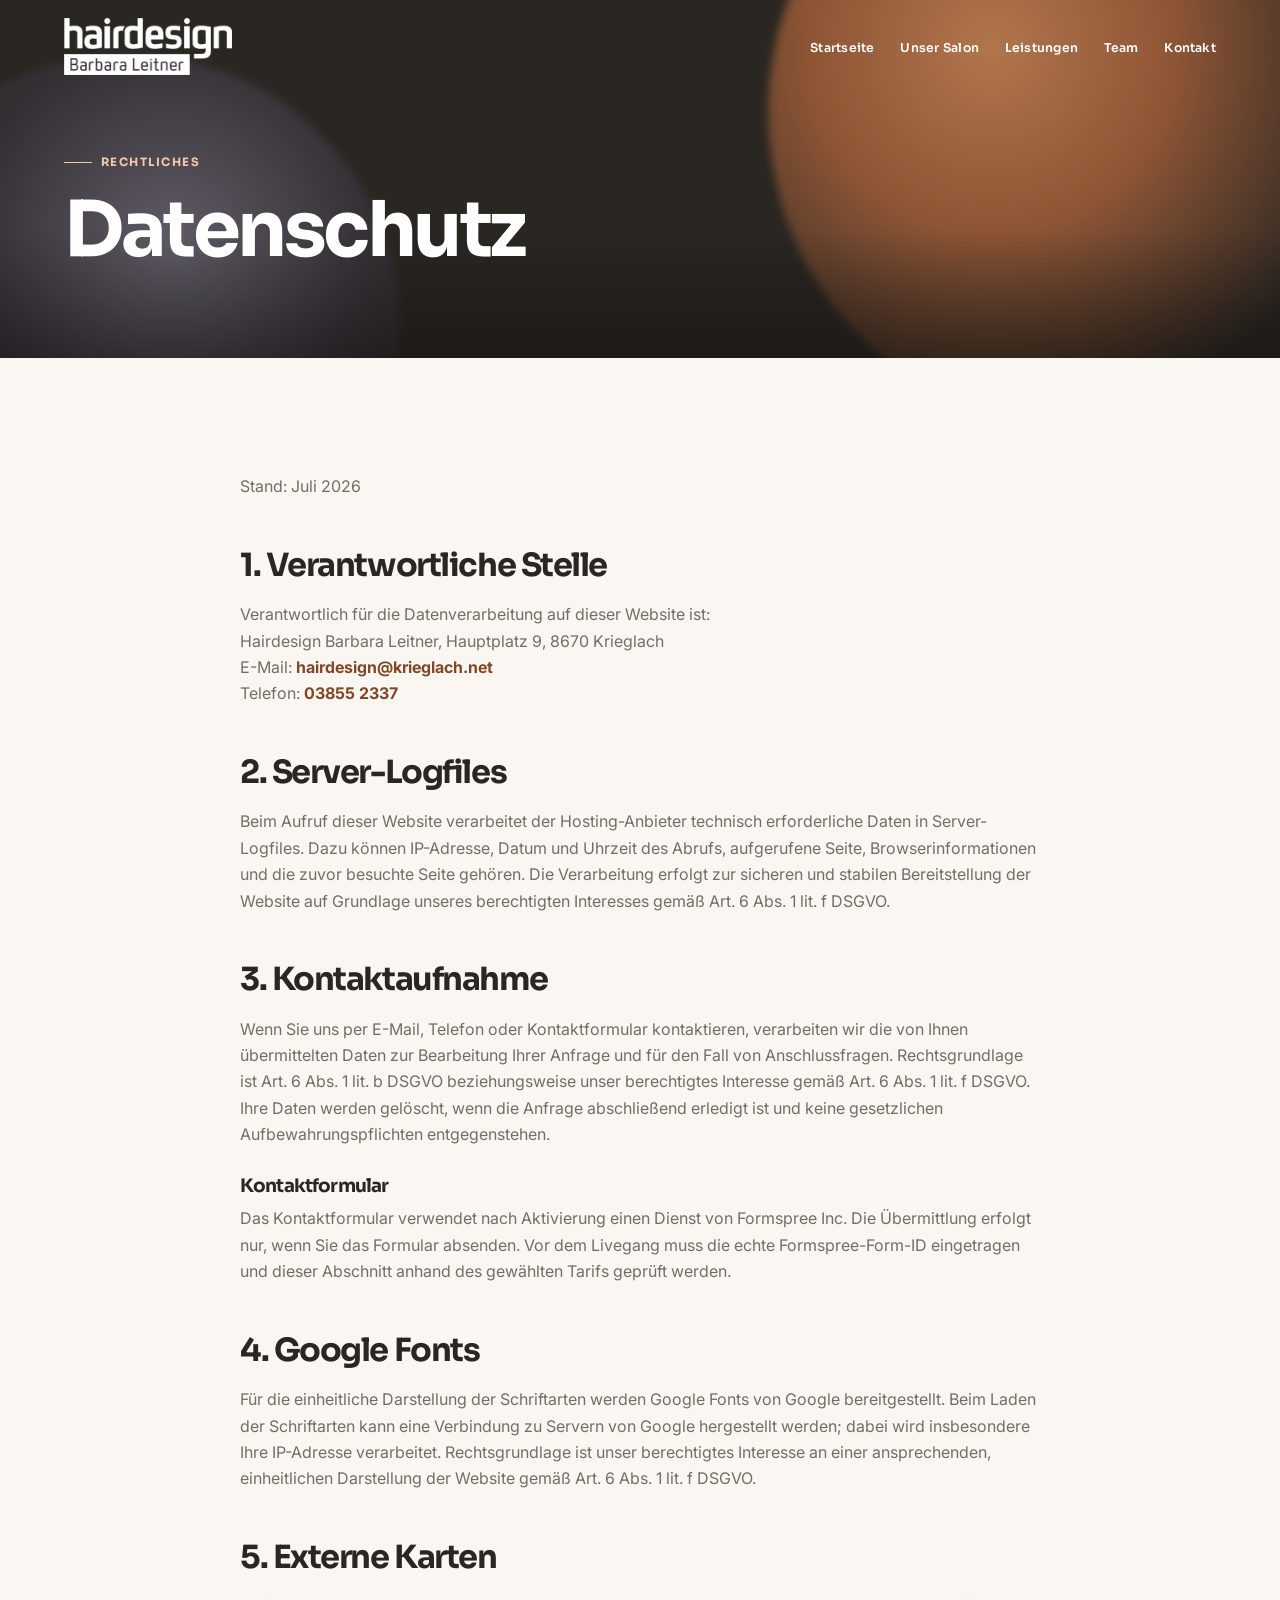
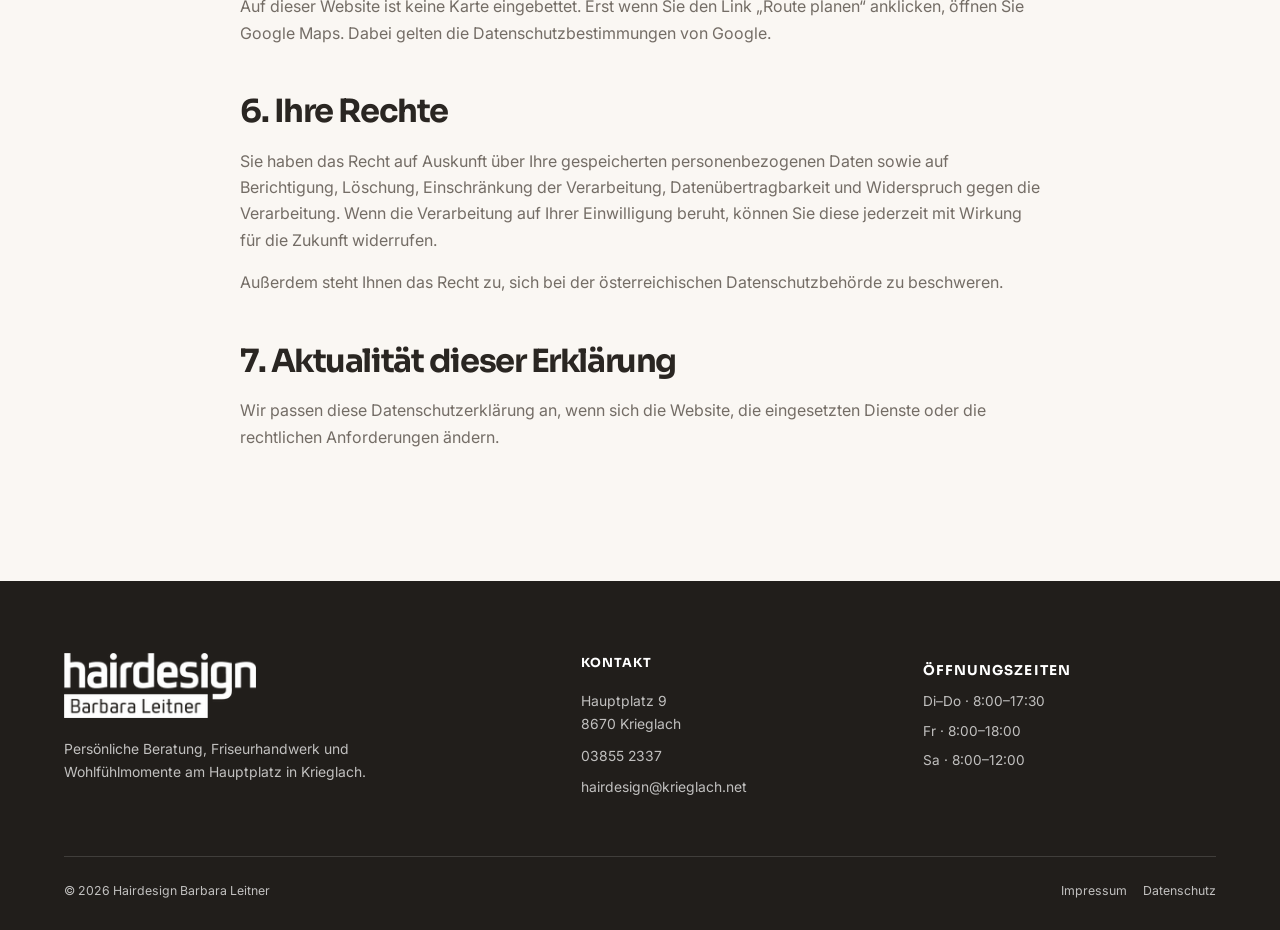
==== datenschutz.html @ 67fe9a9a "v4.0 ChatGPT wechsel, neues Layout" ====
<!doctype html>
<html lang="de">
<head>
  <meta charset="utf-8"><meta name="viewport" content="width=device-width, initial-scale=1">
  <meta name="description" content="Datenschutzerklärung von Hairdesign Barbara Leitner.">
  <title>Datenschutz | Hairdesign Barbara Leitner</title>
  <link rel="preconnect" href="https://fonts.googleapis.com"><link rel="preconnect" href="https://fonts.gstatic.com" crossorigin>
  <link href="https://fonts.googleapis.com/css2?family=Inter:wght@400;500;600;700&family=Sora:wght@400;500;600;700&display=swap" rel="stylesheet"><link rel="stylesheet" href="css/style.css"><script src="js/script.js" defer></script>
</head>
<body>
  <header class="site-header"><div class="container nav"><a class="brand" href="index.html" aria-label="Hairdesign Barbara Leitner – Startseite"><img src="images/Logo_Hairdesing%20Barbara%20Leitner.png" alt="Hairdesign Barbara Leitner"></a><button class="menu-toggle" type="button" aria-label="Menü öffnen" aria-controls="main-navigation" aria-expanded="false"><svg viewBox="0 0 24 24" aria-hidden="true"><path fill="currentColor" d="M4 7h16v1.5H4zm0 8h16v1.5H4z"/></svg></button><nav aria-label="Hauptnavigation"><ul class="nav-links" id="main-navigation"><li><a href="index.html">Startseite</a></li><li><a href="unser-salon.html">Unser Salon</a></li><li><a href="leistungen.html">Leistungen</a></li><li><a href="team.html">Team</a></li><li><a href="kontakt.html">Kontakt</a></li></ul></nav></div></header>
  <main class="page-main"><section class="hero legal-hero"><span class="hero-blob hero-blob-one"></span><span class="hero-blob hero-blob-two"></span><div class="container hero-inner"><p class="eyebrow" style="color:#f3c9ad">Rechtliches</p><h1>Datenschutz</h1></div></section><section class="section"><article class="narrow legal-content"><p>Stand: Juli 2026</p><h2>1. Verantwortliche Stelle</h2><p>Verantwortlich für die Datenverarbeitung auf dieser Website ist:<br>Hairdesign Barbara Leitner, Hauptplatz 9, 8670 Krieglach<br>E-Mail: <a class="text-link" href="mailto:hairdesign@krieglach.net">hairdesign@krieglach.net</a><br>Telefon: <a class="text-link" href="tel:+4338552337">03855 2337</a></p><h2>2. Server-Logfiles</h2><p>Beim Aufruf dieser Website verarbeitet der Hosting-Anbieter technisch erforderliche Daten in Server-Logfiles. Dazu können IP-Adresse, Datum und Uhrzeit des Abrufs, aufgerufene Seite, Browserinformationen und die zuvor besuchte Seite gehören. Die Verarbeitung erfolgt zur sicheren und stabilen Bereitstellung der Website auf Grundlage unseres berechtigten Interesses gemäß Art. 6 Abs. 1 lit. f DSGVO.</p><h2>3. Kontaktaufnahme</h2><p>Wenn Sie uns per E-Mail, Telefon oder Kontaktformular kontaktieren, verarbeiten wir die von Ihnen übermittelten Daten zur Bearbeitung Ihrer Anfrage und für den Fall von Anschlussfragen. Rechtsgrundlage ist Art. 6 Abs. 1 lit. b DSGVO beziehungsweise unser berechtigtes Interesse gemäß Art. 6 Abs. 1 lit. f DSGVO. Ihre Daten werden gelöscht, wenn die Anfrage abschließend erledigt ist und keine gesetzlichen Aufbewahrungspflichten entgegenstehen.</p><h3>Kontaktformular</h3><p>Das Kontaktformular verwendet nach Aktivierung einen Dienst von Formspree Inc. Die Übermittlung erfolgt nur, wenn Sie das Formular absenden. Vor dem Livegang muss die echte Formspree-Form-ID eingetragen und dieser Abschnitt anhand des gewählten Tarifs geprüft werden.</p><h2>4. Google Fonts</h2><p>Für die einheitliche Darstellung der Schriftarten werden Google Fonts von Google bereitgestellt. Beim Laden der Schriftarten kann eine Verbindung zu Servern von Google hergestellt werden; dabei wird insbesondere Ihre IP-Adresse verarbeitet. Rechtsgrundlage ist unser berechtigtes Interesse an einer ansprechenden, einheitlichen Darstellung der Website gemäß Art. 6 Abs. 1 lit. f DSGVO.</p><h2>5. Externe Karten</h2><p>Auf dieser Website ist keine Karte eingebettet. Erst wenn Sie den Link „Route planen“ anklicken, öffnen Sie Google Maps. Dabei gelten die Datenschutzbestimmungen von Google.</p><h2>6. Ihre Rechte</h2><p>Sie haben das Recht auf Auskunft über Ihre gespeicherten personenbezogenen Daten sowie auf Berichtigung, Löschung, Einschränkung der Verarbeitung, Datenübertragbarkeit und Widerspruch gegen die Verarbeitung. Wenn die Verarbeitung auf Ihrer Einwilligung beruht, können Sie diese jederzeit mit Wirkung für die Zukunft widerrufen.</p><p>Außerdem steht Ihnen das Recht zu, sich bei der österreichischen Datenschutzbehörde zu beschweren.</p><h2>7. Aktualität dieser Erklärung</h2><p>Wir passen diese Datenschutzerklärung an, wenn sich die Website, die eingesetzten Dienste oder die rechtlichen Anforderungen ändern.</p></article></section></main>
  <footer class="site-footer"><div class="container"><div class="footer-grid"><div class="footer-brand"><img src="images/Logo_Hairdesing%20Barbara%20Leitner.png" alt="Hairdesign Barbara Leitner"><p>Persönliche Beratung, Friseurhandwerk und Wohlfühlmomente am Hauptplatz in Krieglach.</p></div><div><p class="footer-title">Kontakt</p><ul class="footer-links"><li>Hauptplatz 9<br>8670 Krieglach</li><li><a href="tel:+4338552337">03855 2337</a></li><li><a href="mailto:hairdesign@krieglach.net">hairdesign@krieglach.net</a></li></ul></div><div class="footer-hours"><p class="footer-title">Öffnungszeiten</p><p>Di–Do · 8:00–17:30</p><p>Fr · 8:00–18:00</p><p>Sa · 8:00–12:00</p></div></div><div class="footer-bottom"><span>© 2026 Hairdesign Barbara Leitner</span><div class="footer-legal"><a href="impressum.html">Impressum</a><a href="datenschutz.html">Datenschutz</a></div></div></div></footer>
</body>
</html>
---- css/style.css ----
/* === 1. VARIABLEN & RESET === */
:root {
  --cream: #faf7f3;
  --surface: #fffdf9;
  --ink: #2a2622;
  --muted: #746d66;
  --line: #e8e0d8;
  --copper: #a8623a;
  --copper-dark: #824724;
  --copper-soft: #f0dfd3;
  --shadow: 0 20px 50px rgba(54, 37, 25, 0.1);
  --radius: 1.25rem;
  --max-width: 72rem;
}

* { box-sizing: border-box; }
html { scroll-behavior: smooth; }
body {
  margin: 0;
  min-width: 320px;
  background: var(--cream);
  color: var(--ink);
  font-family: "Inter", Arial, sans-serif;
  font-size: 1rem;
  line-height: 1.65;
}
body.nav-open { overflow: hidden; }
img { display: block; max-width: 100%; }
a { color: inherit; text-decoration: none; }
button, input, textarea { font: inherit; }
button { cursor: pointer; }

/* === 2. TYPOGRAFIE === */
h1, h2, h3, p { margin-top: 0; }
h1, h2, h3, .eyebrow, .button, .nav-links a, .price { font-family: "Sora", Arial, sans-serif; }
h1, h2, h3 { color: var(--ink); line-height: 1.1; letter-spacing: -0.045em; }
h1 { margin-bottom: 1.35rem; font-size: clamp(2.75rem, 6vw, 5.6rem); }
h2 { margin-bottom: 1.15rem; font-size: clamp(2rem, 4vw, 3.5rem); }
h3 { margin-bottom: 0.55rem; font-size: 1.16rem; }
p { margin-bottom: 1rem; }
.eyebrow {
  display: inline-flex;
  align-items: center;
  gap: 0.55rem;
  margin-bottom: 1rem;
  color: var(--copper-dark);
  font-size: 0.72rem;
  font-weight: 700;
  letter-spacing: 0.13em;
  text-transform: uppercase;
}
.eyebrow::before { width: 1.75rem; height: 1px; background: currentColor; content: ""; }
.section-intro { max-width: 41rem; color: var(--muted); font-size: 1.08rem; }
.display-copy { max-width: 38rem; color: rgba(255, 255, 255, 0.8); font-size: clamp(1rem, 1.6vw, 1.15rem); }
.text-link { color: var(--copper-dark); font-weight: 700; }
.text-link:hover { color: var(--ink); }

/* === 3. LAYOUT === */
.container { width: min(calc(100% - 3rem), var(--max-width)); margin-inline: auto; }
.section { padding: clamp(4.8rem, 9vw, 8rem) 0; }
.section-soft { background: #f3ede7; }
.section-heading { display: flex; align-items: end; justify-content: space-between; gap: 2rem; margin-bottom: 3rem; }
.section-heading > div { max-width: 44rem; }
.two-column { display: grid; grid-template-columns: repeat(2, minmax(0, 1fr)); gap: clamp(2.5rem, 7vw, 7rem); align-items: center; }
.narrow { width: min(calc(100% - 3rem), 50rem); margin-inline: auto; }
.page-main { overflow: hidden; }

/* === 4. NAVIGATION === */
.site-header { position: absolute; z-index: 10; top: 0; right: 0; left: 0; color: #fff; }
.site-header.is-scrolled { position: fixed; background: rgba(42, 38, 34, 0.95); box-shadow: 0 4px 20px rgba(0, 0, 0, 0.13); backdrop-filter: blur(14px); }
.nav { display: flex; align-items: center; justify-content: space-between; min-height: 5.8rem; gap: 2rem; }
.brand { display: inline-flex; align-items: center; flex: 0 0 auto; }
.brand img { width: 10.5rem; height: auto; filter: brightness(0) invert(1); }
.nav-links { display: flex; align-items: center; gap: clamp(1rem, 2vw, 2rem); padding: 0; margin: 0; list-style: none; }
.nav-links a { position: relative; padding: 0.45rem 0; font-size: 0.77rem; font-weight: 600; letter-spacing: 0.02em; }
.nav-links a::after { position: absolute; right: 0; bottom: 0.2rem; left: 0; height: 1px; background: #fff; content: ""; opacity: 0; transform: scaleX(0); transition: transform 0.25s ease, opacity 0.25s ease; }
.nav-links a:hover::after, .nav-links a[aria-current="page"]::after { opacity: 1; transform: scaleX(1); }
.menu-toggle { display: none; width: 2.75rem; height: 2.75rem; padding: 0; border: 1px solid rgba(255, 255, 255, 0.45); border-radius: 50%; background: transparent; color: #fff; }
.menu-toggle svg { width: 1.2rem; height: 1.2rem; }

/* === 5. BUTTONS === */
.button {
  display: inline-flex;
  align-items: center;
  justify-content: center;
  min-height: 3.25rem;
  padding: 0.85rem 1.35rem;
  border: 1px solid transparent;
  border-radius: 999px;
  background: var(--copper);
  color: #fff;
  font-size: 0.78rem;
  font-weight: 700;
  letter-spacing: 0.02em;
  transition: transform 0.25s ease, background 0.25s ease, border 0.25s ease;
}
.button:hover { background: var(--copper-dark); transform: translateY(-2px); }
.button-light { background: #fff; color: var(--ink); }
.button-light:hover { background: var(--copper-soft); }
.button-outline { border-color: var(--ink); background: transparent; color: var(--ink); }
.button-outline:hover { border-color: var(--copper); background: var(--copper); color: #fff; }
.hero-actions { display: flex; flex-wrap: wrap; gap: 0.8rem; margin-top: 2rem; }

/* === 6. HERO === */
.hero { position: relative; display: flex; align-items: center; min-height: min(49rem, 100vh); padding: 9rem 0 4rem; overflow: hidden; background: #2a2622; color: #fff; isolation: isolate; }
.hero::after { position: absolute; z-index: -1; right: 0; bottom: 0; left: 0; height: 36%; background: linear-gradient(transparent, rgba(0, 0, 0, 0.32)); content: ""; }
.hero-inner { position: relative; z-index: 1; }
.hero h1 { max-width: 15ch; color: #fff; }
.hero-grid { display: grid; grid-template-columns: minmax(0, 1.1fr) minmax(16rem, 0.6fr); align-items: end; gap: clamp(2rem, 8vw, 7rem); }
.hero-card { padding: 1.5rem; border: 1px solid rgba(255, 255, 255, 0.2); border-radius: 1rem; background: rgba(255, 255, 255, 0.09); color: rgba(255, 255, 255, 0.85); backdrop-filter: blur(10px); }
.hero-card strong { display: block; margin-bottom: 0.35rem; color: #fff; font-family: "Sora", Arial, sans-serif; font-size: 1.2rem; }
.hero-card p { margin: 0; font-size: 0.9rem; }
.hero-blob { position: absolute; z-index: -1; border-radius: 50%; filter: blur(4px); opacity: 0.8; animation: float 13s ease-in-out infinite alternate; }
.hero-blob-one { top: -13rem; right: -8rem; width: 40rem; height: 40rem; background: radial-gradient(circle at 35% 40%, #d48a59 0%, #a8623a 32%, transparent 69%); }
.hero-blob-two { bottom: -15rem; left: -9rem; width: 34rem; height: 34rem; background: radial-gradient(circle at 58% 35%, #6e6a78 0%, #39333a 42%, transparent 70%); animation-delay: -5s; }
.hero-blob-three { top: 18%; right: 27%; width: 13rem; height: 13rem; background: #d6ad77; opacity: 0.26; filter: blur(30px); animation-delay: -2s; }
.page-hero { min-height: 32rem; padding-bottom: 4.5rem; }
.page-hero h1 { margin-bottom: 1rem; font-size: clamp(2.9rem, 6vw, 4.8rem); }
.page-hero .display-copy { max-width: 35rem; }
.page-hero .hero-card { max-width: 22rem; margin-top: 2.2rem; }
.legal-hero { min-height: 22rem; }
.legal-hero h1 { max-width: none; }

/* === 7. SECTIONS === */
.intro-image { position: relative; }
.intro-image img { width: 100%; min-height: 28rem; border-radius: var(--radius); object-fit: cover; box-shadow: var(--shadow); }
.image-note { position: absolute; right: -1rem; bottom: 1.5rem; max-width: 13rem; padding: 1.2rem; border-radius: 0.8rem; background: var(--surface); box-shadow: var(--shadow); color: var(--muted); font-size: 0.85rem; }
.image-note strong { display: block; margin-bottom: 0.15rem; color: var(--copper-dark); font-family: "Sora", Arial, sans-serif; font-size: 1.5rem; }
.story-copy { max-width: 32rem; }
.accent-block { padding: clamp(2rem, 5vw, 4rem); border-radius: var(--radius); background: var(--ink); color: #fff; }
.accent-block h2 { color: #fff; }
.accent-block p { max-width: 43rem; color: rgba(255, 255, 255, 0.74); }
.cta-band { padding: clamp(2.5rem, 6vw, 4.5rem); border-radius: var(--radius); background: var(--copper); color: #fff; }
.cta-band h2 { max-width: 16ch; color: #fff; }
.cta-band p { max-width: 35rem; color: rgba(255, 255, 255, 0.82); }
.cta-band-inner { display: flex; align-items: end; justify-content: space-between; gap: 2rem; }

/* === 8. KOMPONENTEN (Cards, Team, FAQ etc.) === */
.service-grid { display: grid; grid-template-columns: repeat(3, minmax(0, 1fr)); gap: 1rem; }
.service-card { min-height: 15rem; padding: 1.75rem; border: 1px solid var(--line); border-radius: 1rem; background: var(--surface); transition: transform 0.25s ease, box-shadow 0.25s ease; }
.service-card:hover { box-shadow: var(--shadow); transform: translateY(-4px); }
.service-icon { display: grid; width: 2.8rem; height: 2.8rem; place-items: center; margin-bottom: 2.1rem; border-radius: 50%; background: var(--copper-soft); color: var(--copper-dark); }
.service-icon svg { width: 1.25rem; height: 1.25rem; fill: none; stroke: currentColor; stroke-linecap: round; stroke-linejoin: round; stroke-width: 1.6; }
.service-card p { margin: 0; color: var(--muted); font-size: 0.92rem; }
.gallery { display: grid; grid-template-columns: repeat(12, 1fr); grid-template-rows: repeat(2, 14rem); gap: 1rem; }
.gallery figure { min-width: 0; margin: 0; overflow: hidden; border-radius: 0.9rem; background: #ded7d0; }
.gallery figure:nth-child(1) { grid-column: span 5; grid-row: span 2; }
.gallery figure:nth-child(2), .gallery figure:nth-child(3) { grid-column: span 4; }
.gallery figure:nth-child(4) { grid-column: span 3; }
.gallery figure:nth-child(5) { grid-column: span 3; }
.gallery img { width: 100%; height: 100%; object-fit: cover; transition: transform 0.6s ease; }
.gallery figure:hover img { transform: scale(1.045); }
.value-grid { display: grid; grid-template-columns: repeat(3, minmax(0, 1fr)); gap: 1.25rem; }
.value-card { padding: 2rem; border-top: 2px solid var(--copper); background: var(--surface); }
.value-number { display: block; margin-bottom: 1.4rem; color: var(--copper); font-family: "Sora", Arial, sans-serif; font-size: 0.8rem; font-weight: 700; }
.value-card p { margin: 0; color: var(--muted); font-size: 0.92rem; }
.team-grid { display: grid; grid-template-columns: repeat(3, minmax(0, 1fr)); gap: 1.25rem; }
.team-card { overflow: hidden; border-radius: 1rem; background: var(--surface); box-shadow: 0 5px 20px rgba(54, 37, 25, 0.05); }
.team-card img { width: 100%; height: 22rem; object-fit: cover; object-position: center top; filter: saturate(0.88); transition: transform 0.5s ease, filter 0.5s ease; }
.team-card:hover img { filter: saturate(1); transform: scale(1.03); }
.team-card-body { padding: 1.4rem 1.45rem 1.6rem; }
.team-card h2 { margin-bottom: 0.25rem; font-size: 1.35rem; }
.team-card p { margin: 0; color: var(--muted); font-size: 0.9rem; }
.team-card .role { margin-bottom: 0.5rem; color: var(--copper-dark); font-family: "Sora", Arial, sans-serif; font-size: 0.72rem; font-weight: 700; letter-spacing: 0.06em; text-transform: uppercase; }
.price-groups { display: grid; grid-template-columns: repeat(2, minmax(0, 1fr)); gap: 1.25rem; }
.price-card { padding: clamp(1.6rem, 4vw, 2.25rem); border-radius: 1rem; background: var(--surface); box-shadow: 0 5px 20px rgba(54, 37, 25, 0.05); }
.price-card h2 { margin-bottom: 1.5rem; font-size: 1.6rem; }
.price-list { padding: 0; margin: 0; list-style: none; }
.price-list li { display: grid; grid-template-columns: 1fr auto; gap: 1rem; padding: 0.9rem 0; border-top: 1px solid var(--line); color: var(--muted); font-size: 0.91rem; }
.price-list li:first-child { border-top: 0; }
.price { color: var(--ink); font-size: 0.79rem; font-weight: 700; white-space: nowrap; }
.price-note { padding: 1rem 1.2rem; border-left: 2px solid var(--copper); background: var(--copper-soft); color: #6b513e; font-size: 0.88rem; }
.contact-grid { display: grid; grid-template-columns: 0.85fr 1.15fr; gap: clamp(2rem, 7vw, 6rem); align-items: start; }
.contact-list { padding: 0; margin: 2rem 0; list-style: none; }
.contact-list li { display: flex; gap: 1rem; padding: 1.1rem 0; border-top: 1px solid var(--line); }
.contact-list li:last-child { border-bottom: 1px solid var(--line); }
.contact-list svg { flex: 0 0 auto; width: 1.25rem; height: 1.25rem; margin-top: 0.23rem; color: var(--copper); fill: none; stroke: currentColor; stroke-linecap: round; stroke-linejoin: round; stroke-width: 1.8; }
.contact-list strong { display: block; margin-bottom: 0.05rem; font-family: "Sora", Arial, sans-serif; font-size: 0.84rem; }
.contact-list span, .contact-list a { color: var(--muted); font-size: 0.93rem; }
.hours { padding: 1.4rem; border-radius: 0.75rem; background: var(--copper-soft); }
.hours h3 { margin-bottom: 0.8rem; }
.hours p { display: flex; justify-content: space-between; gap: 1rem; margin: 0.55rem 0; color: #6b513e; font-size: 0.86rem; }
.contact-form { padding: clamp(1.5rem, 4vw, 2.5rem); border-radius: 1rem; background: var(--surface); box-shadow: var(--shadow); }
.form-row { display: grid; grid-template-columns: 1fr 1fr; gap: 1rem; }
.form-field { display: grid; gap: 0.45rem; margin-bottom: 1rem; }
.form-field label { font-family: "Sora", Arial, sans-serif; font-size: 0.74rem; font-weight: 700; }
.form-field input, .form-field textarea { width: 100%; padding: 0.85rem 1rem; border: 1px solid var(--line); border-radius: 0.45rem; outline: none; background: #fff; color: var(--ink); transition: border 0.2s ease, box-shadow 0.2s ease; }
.form-field textarea { min-height: 9rem; resize: vertical; }
.form-field input:focus, .form-field textarea:focus { border-color: var(--copper); box-shadow: 0 0 0 3px rgba(168, 98, 58, 0.13); }
.form-check { display: flex; gap: 0.65rem; align-items: flex-start; margin: 0.5rem 0 1.25rem; color: var(--muted); font-size: 0.8rem; }
.form-check input { width: 1rem; height: 1rem; margin-top: 0.2rem; accent-color: var(--copper); }
.map-card { min-height: 17rem; padding: 2rem; border-radius: 1rem; background: linear-gradient(130deg, rgba(168, 98, 58, 0.92), rgba(75, 64, 58, 0.97)), url("../images/Salon_6.jpg") center / cover; color: #fff; }
.map-card h2 { color: #fff; font-size: clamp(1.7rem, 3vw, 2.5rem); }
.map-card p { max-width: 27rem; color: rgba(255, 255, 255, 0.82); }
.map-card .button { margin-top: 0.5rem; }
.legal-content h2 { margin-top: 3rem; font-size: clamp(1.5rem, 3vw, 2rem); }
.legal-content h3 { margin-top: 1.8rem; }
.legal-content p, .legal-content li { color: var(--muted); }
.legal-content ul { padding-left: 1.2rem; }

/* === 9. FOOTER === */
.site-footer { padding: 4.5rem 0 1.8rem; background: #211e1b; color: rgba(255, 255, 255, 0.72); }
.footer-grid { display: grid; grid-template-columns: 1.6fr 1fr 1fr; gap: 3rem; padding-bottom: 3rem; }
.footer-brand img { width: 12rem; margin-bottom: 1.2rem; filter: brightness(0) invert(1); }
.footer-brand p { max-width: 23rem; margin: 0; font-size: 0.87rem; }
.footer-title { margin-bottom: 1rem; color: #fff; font-family: "Sora", Arial, sans-serif; font-size: 0.78rem; font-weight: 700; letter-spacing: 0.08em; text-transform: uppercase; }
.footer-links { padding: 0; margin: 0; list-style: none; }
.footer-links li { margin: 0.55rem 0; font-size: 0.87rem; }
.footer-links a:hover { color: #fff; }
.footer-hours p { margin: 0.45rem 0; font-size: 0.85rem; }
.footer-bottom { display: flex; align-items: center; justify-content: space-between; gap: 1rem; padding-top: 1.5rem; border-top: 1px solid rgba(255, 255, 255, 0.14); font-size: 0.77rem; }
.footer-legal { display: flex; flex-wrap: wrap; gap: 1rem; }
.footer-legal a:hover { color: #fff; }

/* === 10. ANIMATIONEN === */
@keyframes float { from { transform: translate3d(0, 0, 0) scale(1); } to { transform: translate3d(-2rem, 1.5rem, 0) scale(1.08); } }
.reveal { opacity: 0; transform: translateY(1.5rem); transition: opacity 0.7s ease, transform 0.7s ease; }
.reveal.is-visible { opacity: 1; transform: none; }
@media (prefers-reduced-motion: reduce) { html { scroll-behavior: auto; } *, *::before, *::after { animation-duration: 0.01ms !important; animation-iteration-count: 1 !important; scroll-behavior: auto !important; transition-duration: 0.01ms !important; } .reveal { opacity: 1; transform: none; } }

/* === 11. RESPONSIVE === */
@media (max-width: 800px) {
  .container { width: min(calc(100% - 2rem), var(--max-width)); }
  .site-header { position: absolute; }
  .nav { min-height: 5.1rem; }
  .brand img { width: 9.5rem; }
  .menu-toggle { display: grid; place-items: center; }
  .nav-links { position: fixed; inset: 5.1rem 1rem auto; display: grid; gap: 0; padding: 0.7rem 1.2rem; border-radius: 1rem; background: #292521; box-shadow: 0 20px 45px rgba(0, 0, 0, 0.25); opacity: 0; pointer-events: none; transform: translateY(-0.75rem); transition: opacity 0.2s ease, transform 0.2s ease; }
  .nav-links.is-open { opacity: 1; pointer-events: auto; transform: none; }
  .nav-links a { display: block; padding: 0.85rem 0; }
  .nav-links a::after { display: none; }
  .hero { min-height: 43rem; padding-top: 8.2rem; }
  .page-hero { min-height: 28rem; }
  .hero-grid, .two-column, .contact-grid { grid-template-columns: 1fr; }
  .hero-grid { gap: 2rem; }
  .hero-card { max-width: 25rem; }
  .section-heading, .cta-band-inner { display: block; }
  .section-heading .button, .cta-band .button { margin-top: 1rem; }
  .service-grid, .value-grid, .team-grid { grid-template-columns: repeat(2, minmax(0, 1fr)); }
  .footer-grid { grid-template-columns: 1.3fr 1fr; gap: 2.2rem; }
  .footer-brand { grid-column: 1 / -1; }
}

@media (max-width: 540px) {
  h1 { font-size: clamp(2.55rem, 15vw, 3.5rem); }
  .section { padding: 4rem 0; }
  .hero { min-height: 40rem; }
  .page-hero { min-height: 27rem; }
  .hero-blob-one { top: -7rem; right: -14rem; width: 32rem; height: 32rem; }
  .hero-blob-two { bottom: -13rem; left: -13rem; }
  .service-grid, .value-grid, .team-grid, .price-groups, .form-row { grid-template-columns: 1fr; }
  .gallery { grid-template-rows: repeat(4, 12rem); }
  .gallery figure:nth-child(1), .gallery figure:nth-child(2), .gallery figure:nth-child(3), .gallery figure:nth-child(4), .gallery figure:nth-child(5) { grid-column: 1 / -1; grid-row: auto; }
  .gallery figure:nth-child(n+5) { display: none; }
  .image-note { right: 1rem; bottom: 1rem; }
  .intro-image img { min-height: 22rem; }
  .team-card img { height: 24rem; }
  .footer-grid { grid-template-columns: 1fr; gap: 1.5rem; }
  .footer-brand { grid-column: auto; }
  .footer-bottom { display: block; }
  .footer-legal { margin-top: 0.65rem; }
}
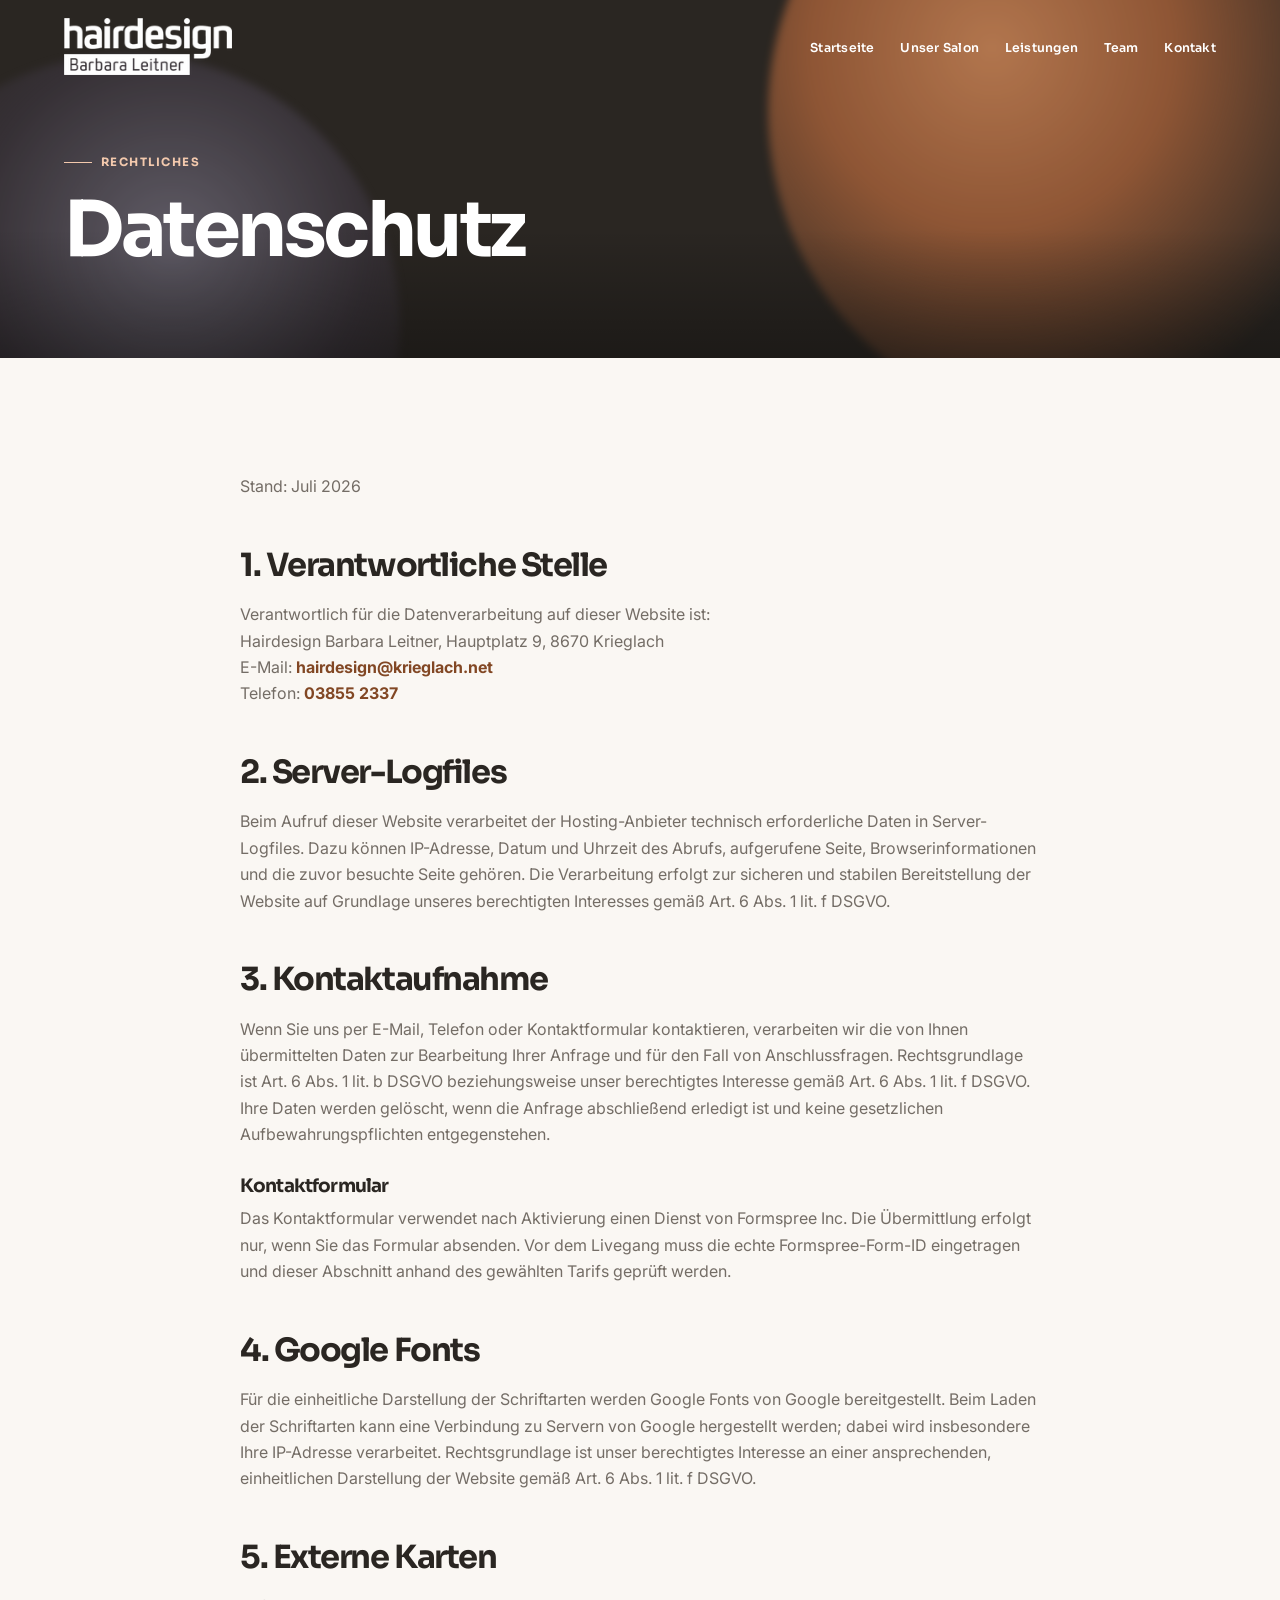
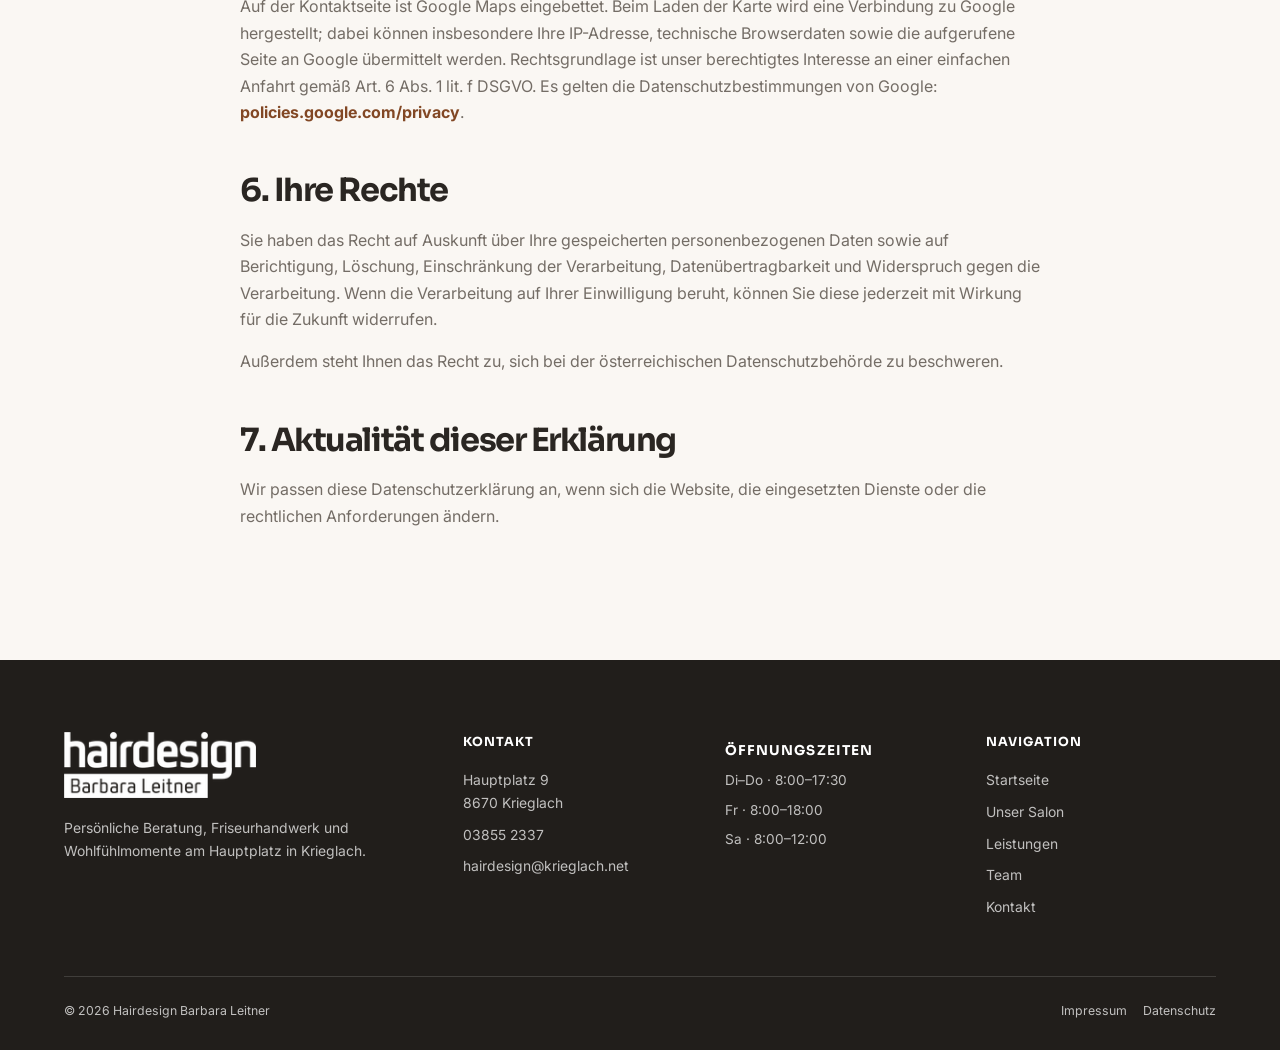
==== commit 05ed9c7b: "v5.0 Preisübersicht, Teamanpassung, Kontaktanpassung" ====
--- a/datenschutz.html
+++ b/datenschutz.html
@@ -8,8 +8,8 @@
   <link href="https://fonts.googleapis.com/css2?family=Inter:wght@400;500;600;700&family=Sora:wght@400;500;600;700&display=swap" rel="stylesheet"><link rel="stylesheet" href="css/style.css"><script src="js/script.js" defer></script>
 </head>
 <body>
-  <header class="site-header"><div class="container nav"><a class="brand" href="index.html" aria-label="Hairdesign Barbara Leitner – Startseite"><img src="images/Logo_Hairdesing%20Barbara%20Leitner.png" alt="Hairdesign Barbara Leitner"></a><button class="menu-toggle" type="button" aria-label="Menü öffnen" aria-controls="main-navigation" aria-expanded="false"><svg viewBox="0 0 24 24" aria-hidden="true"><path fill="currentColor" d="M4 7h16v1.5H4zm0 8h16v1.5H4z"/></svg></button><nav aria-label="Hauptnavigation"><ul class="nav-links" id="main-navigation"><li><a href="index.html">Startseite</a></li><li><a href="unser-salon.html">Unser Salon</a></li><li><a href="leistungen.html">Leistungen</a></li><li><a href="team.html">Team</a></li><li><a href="kontakt.html">Kontakt</a></li></ul></nav></div></header>
-  <main class="page-main"><section class="hero legal-hero"><span class="hero-blob hero-blob-one"></span><span class="hero-blob hero-blob-two"></span><div class="container hero-inner"><p class="eyebrow" style="color:#f3c9ad">Rechtliches</p><h1>Datenschutz</h1></div></section><section class="section"><article class="narrow legal-content"><p>Stand: Juli 2026</p><h2>1. Verantwortliche Stelle</h2><p>Verantwortlich für die Datenverarbeitung auf dieser Website ist:<br>Hairdesign Barbara Leitner, Hauptplatz 9, 8670 Krieglach<br>E-Mail: <a class="text-link" href="mailto:hairdesign@krieglach.net">hairdesign@krieglach.net</a><br>Telefon: <a class="text-link" href="tel:+4338552337">03855 2337</a></p><h2>2. Server-Logfiles</h2><p>Beim Aufruf dieser Website verarbeitet der Hosting-Anbieter technisch erforderliche Daten in Server-Logfiles. Dazu können IP-Adresse, Datum und Uhrzeit des Abrufs, aufgerufene Seite, Browserinformationen und die zuvor besuchte Seite gehören. Die Verarbeitung erfolgt zur sicheren und stabilen Bereitstellung der Website auf Grundlage unseres berechtigten Interesses gemäß Art. 6 Abs. 1 lit. f DSGVO.</p><h2>3. Kontaktaufnahme</h2><p>Wenn Sie uns per E-Mail, Telefon oder Kontaktformular kontaktieren, verarbeiten wir die von Ihnen übermittelten Daten zur Bearbeitung Ihrer Anfrage und für den Fall von Anschlussfragen. Rechtsgrundlage ist Art. 6 Abs. 1 lit. b DSGVO beziehungsweise unser berechtigtes Interesse gemäß Art. 6 Abs. 1 lit. f DSGVO. Ihre Daten werden gelöscht, wenn die Anfrage abschließend erledigt ist und keine gesetzlichen Aufbewahrungspflichten entgegenstehen.</p><h3>Kontaktformular</h3><p>Das Kontaktformular verwendet nach Aktivierung einen Dienst von Formspree Inc. Die Übermittlung erfolgt nur, wenn Sie das Formular absenden. Vor dem Livegang muss die echte Formspree-Form-ID eingetragen und dieser Abschnitt anhand des gewählten Tarifs geprüft werden.</p><h2>4. Google Fonts</h2><p>Für die einheitliche Darstellung der Schriftarten werden Google Fonts von Google bereitgestellt. Beim Laden der Schriftarten kann eine Verbindung zu Servern von Google hergestellt werden; dabei wird insbesondere Ihre IP-Adresse verarbeitet. Rechtsgrundlage ist unser berechtigtes Interesse an einer ansprechenden, einheitlichen Darstellung der Website gemäß Art. 6 Abs. 1 lit. f DSGVO.</p><h2>5. Externe Karten</h2><p>Auf dieser Website ist keine Karte eingebettet. Erst wenn Sie den Link „Route planen“ anklicken, öffnen Sie Google Maps. Dabei gelten die Datenschutzbestimmungen von Google.</p><h2>6. Ihre Rechte</h2><p>Sie haben das Recht auf Auskunft über Ihre gespeicherten personenbezogenen Daten sowie auf Berichtigung, Löschung, Einschränkung der Verarbeitung, Datenübertragbarkeit und Widerspruch gegen die Verarbeitung. Wenn die Verarbeitung auf Ihrer Einwilligung beruht, können Sie diese jederzeit mit Wirkung für die Zukunft widerrufen.</p><p>Außerdem steht Ihnen das Recht zu, sich bei der österreichischen Datenschutzbehörde zu beschweren.</p><h2>7. Aktualität dieser Erklärung</h2><p>Wir passen diese Datenschutzerklärung an, wenn sich die Website, die eingesetzten Dienste oder die rechtlichen Anforderungen ändern.</p></article></section></main>
-  <footer class="site-footer"><div class="container"><div class="footer-grid"><div class="footer-brand"><img src="images/Logo_Hairdesing%20Barbara%20Leitner.png" alt="Hairdesign Barbara Leitner"><p>Persönliche Beratung, Friseurhandwerk und Wohlfühlmomente am Hauptplatz in Krieglach.</p></div><div><p class="footer-title">Kontakt</p><ul class="footer-links"><li>Hauptplatz 9<br>8670 Krieglach</li><li><a href="tel:+4338552337">03855 2337</a></li><li><a href="mailto:hairdesign@krieglach.net">hairdesign@krieglach.net</a></li></ul></div><div class="footer-hours"><p class="footer-title">Öffnungszeiten</p><p>Di–Do · 8:00–17:30</p><p>Fr · 8:00–18:00</p><p>Sa · 8:00–12:00</p></div></div><div class="footer-bottom"><span>© 2026 Hairdesign Barbara Leitner</span><div class="footer-legal"><a href="impressum.html">Impressum</a><a href="datenschutz.html">Datenschutz</a></div></div></div></footer>
+<header class="site-header"><div class="container nav"><a class="brand" href="index.html" aria-label="Hairdesign Barbara Leitner – Startseite"><img src="images/Logo_Hairdesing%20Barbara%20Leitner.png" alt="Hairdesign Barbara Leitner"></a><button class="menu-toggle" type="button" aria-label="Menü öffnen" aria-controls="main-navigation" aria-expanded="false"><svg viewBox="0 0 24 24" aria-hidden="true"><path fill="currentColor" d="M4 7h16v1.5H4zm0 8h16v1.5H4z"/></svg></button><nav aria-label="Hauptnavigation"><ul class="nav-links" id="main-navigation"><li><a href="index.html">Startseite</a></li><li><a href="unser-salon.html">Unser Salon</a></li><li><a href="leistungen.html">Leistungen</a></li><li><a href="team.html">Team</a></li><li><a href="kontakt.html">Kontakt</a></li></ul></nav></div></header>
+<main class="page-main"><section class="hero legal-hero"><span class="hero-blob hero-blob-one"></span><span class="hero-blob hero-blob-two"></span><div class="container hero-inner"><p class="eyebrow" style="color:#f3c9ad">Rechtliches</p><h1>Datenschutz</h1></div></section><section class="section"><article class="narrow legal-content"><p>Stand: Juli 2026</p><h2>1. Verantwortliche Stelle</h2><p>Verantwortlich für die Datenverarbeitung auf dieser Website ist:<br>Hairdesign Barbara Leitner, Hauptplatz 9, 8670 Krieglach<br>E-Mail: <a class="text-link" href="mailto:hairdesign@krieglach.net">hairdesign@krieglach.net</a><br>Telefon: <a class="text-link" href="tel:+4338552337">03855 2337</a></p><h2>2. Server-Logfiles</h2><p>Beim Aufruf dieser Website verarbeitet der Hosting-Anbieter technisch erforderliche Daten in Server-Logfiles. Dazu können IP-Adresse, Datum und Uhrzeit des Abrufs, aufgerufene Seite, Browserinformationen und die zuvor besuchte Seite gehören. Die Verarbeitung erfolgt zur sicheren und stabilen Bereitstellung der Website auf Grundlage unseres berechtigten Interesses gemäß Art. 6 Abs. 1 lit. f DSGVO.</p><h2>3. Kontaktaufnahme</h2><p>Wenn Sie uns per E-Mail, Telefon oder Kontaktformular kontaktieren, verarbeiten wir die von Ihnen übermittelten Daten zur Bearbeitung Ihrer Anfrage und für den Fall von Anschlussfragen. Rechtsgrundlage ist Art. 6 Abs. 1 lit. b DSGVO beziehungsweise unser berechtigtes Interesse gemäß Art. 6 Abs. 1 lit. f DSGVO. Ihre Daten werden gelöscht, wenn die Anfrage abschließend erledigt ist und keine gesetzlichen Aufbewahrungspflichten entgegenstehen.</p><h3>Kontaktformular</h3><p>Das Kontaktformular verwendet nach Aktivierung einen Dienst von Formspree Inc. Die Übermittlung erfolgt nur, wenn Sie das Formular absenden. Vor dem Livegang muss die echte Formspree-Form-ID eingetragen und dieser Abschnitt anhand des gewählten Tarifs geprüft werden.</p><h2>4. Google Fonts</h2><p>Für die einheitliche Darstellung der Schriftarten werden Google Fonts von Google bereitgestellt. Beim Laden der Schriftarten kann eine Verbindung zu Servern von Google hergestellt werden; dabei wird insbesondere Ihre IP-Adresse verarbeitet. Rechtsgrundlage ist unser berechtigtes Interesse an einer ansprechenden, einheitlichen Darstellung der Website gemäß Art. 6 Abs. 1 lit. f DSGVO.</p><h2>5. Externe Karten</h2><p>Auf der Kontaktseite ist Google Maps eingebettet. Beim Laden der Karte wird eine Verbindung zu Google hergestellt; dabei können insbesondere Ihre IP-Adresse, technische Browserdaten sowie die aufgerufene Seite an Google übermittelt werden. Rechtsgrundlage ist unser berechtigtes Interesse an einer einfachen Anfahrt gemäß Art. 6 Abs. 1 lit. f DSGVO. Es gelten die Datenschutzbestimmungen von Google: <a class="text-link" href="https://policies.google.com/privacy" target="_blank" rel="noopener noreferrer">policies.google.com/privacy</a>.</p><h2>6. Ihre Rechte</h2><p>Sie haben das Recht auf Auskunft über Ihre gespeicherten personenbezogenen Daten sowie auf Berichtigung, Löschung, Einschränkung der Verarbeitung, Datenübertragbarkeit und Widerspruch gegen die Verarbeitung. Wenn die Verarbeitung auf Ihrer Einwilligung beruht, können Sie diese jederzeit mit Wirkung für die Zukunft widerrufen.</p><p>Außerdem steht Ihnen das Recht zu, sich bei der österreichischen Datenschutzbehörde zu beschweren.</p><h2>7. Aktualität dieser Erklärung</h2><p>Wir passen diese Datenschutzerklärung an, wenn sich die Website, die eingesetzten Dienste oder die rechtlichen Anforderungen ändern.</p></article></section></main>
+  <footer class="site-footer"><div class="container"><div class="footer-grid"><div class="footer-brand"><img src="images/Logo_Hairdesing%20Barbara%20Leitner.png" alt="Hairdesign Barbara Leitner"><p>Persönliche Beratung, Friseurhandwerk und Wohlfühlmomente am Hauptplatz in Krieglach.</p></div><div><p class="footer-title">Kontakt</p><ul class="footer-links"><li>Hauptplatz 9<br>8670 Krieglach</li><li><a href="tel:+4338552337">03855 2337</a></li><li><a href="mailto:hairdesign@krieglach.net">hairdesign@krieglach.net</a></li></ul></div><div class="footer-hours"><p class="footer-title">Öffnungszeiten</p><p>Di–Do · 8:00–17:30</p><p>Fr · 8:00–18:00</p><p>Sa · 8:00–12:00</p></div><nav class="footer-nav" aria-label="Footer-Navigation"><p class="footer-title">Navigation</p><ul class="footer-links"><li><a href="index.html">Startseite</a></li><li><a href="unser-salon.html">Unser Salon</a></li><li><a href="leistungen.html">Leistungen</a></li><li><a href="team.html">Team</a></li><li><a href="kontakt.html">Kontakt</a></li></ul></nav></div><div class="footer-bottom"><span>© 2026 Hairdesign Barbara Leitner</span><div class="footer-legal"><a href="impressum.html">Impressum</a><a href="datenschutz.html">Datenschutz</a></div></div></div></footer>
 </body>
 </html>
--- a/css/style.css
+++ b/css/style.css
@@ -124,6 +124,10 @@
 /* === 7. SECTIONS === */
 .intro-image { position: relative; }
 .intro-image img { width: 100%; min-height: 28rem; border-radius: var(--radius); object-fit: cover; box-shadow: var(--shadow); }
+.history-panel { display: flex; min-height: 28rem; padding: clamp(2rem, 5vw, 4rem); flex-direction: column; justify-content: flex-end; border-radius: var(--radius); background: linear-gradient(145deg, #e9d9cc, #b56f49); box-shadow: var(--shadow); color: #fff; }
+.history-panel span { margin-bottom: 0.25rem; font-family: "Sora", Arial, sans-serif; font-size: 0.9rem; font-weight: 700; letter-spacing: 0.12em; text-transform: uppercase; }
+.history-panel strong { font-family: "Sora", Arial, sans-serif; font-size: clamp(4.5rem, 10vw, 7rem); line-height: 0.9; }
+.history-panel p { max-width: 18rem; margin: 1.4rem 0 0; color: rgba(255, 255, 255, 0.88); }
 .image-note { position: absolute; right: -1rem; bottom: 1.5rem; max-width: 13rem; padding: 1.2rem; border-radius: 0.8rem; background: var(--surface); box-shadow: var(--shadow); color: var(--muted); font-size: 0.85rem; }
 .image-note strong { display: block; margin-bottom: 0.15rem; color: var(--copper-dark); font-family: "Sora", Arial, sans-serif; font-size: 1.5rem; }
 .story-copy { max-width: 32rem; }
@@ -162,6 +166,10 @@
 .team-card h2 { margin-bottom: 0.25rem; font-size: 1.35rem; }
 .team-card p { margin: 0; color: var(--muted); font-size: 0.9rem; }
 .team-card .role { margin-bottom: 0.5rem; color: var(--copper-dark); font-family: "Sora", Arial, sans-serif; font-size: 0.72rem; font-weight: 700; letter-spacing: 0.06em; text-transform: uppercase; }
+.team-description { min-height: 2.7rem; }
+.team-hours { margin-top: 1.25rem; padding-top: 1rem; border-top: 1px solid var(--line); }
+.team-hours strong { display: block; margin-bottom: 0.45rem; color: var(--ink); font-family: "Sora", Arial, sans-serif; font-size: 0.76rem; }
+.team-card .team-hours p { font-size: 0.8rem; line-height: 1.6; }
 .price-groups { display: grid; grid-template-columns: repeat(2, minmax(0, 1fr)); gap: 1.25rem; }
 .price-card { padding: clamp(1.6rem, 4vw, 2.25rem); border-radius: 1rem; background: var(--surface); box-shadow: 0 5px 20px rgba(54, 37, 25, 0.05); }
 .price-card h2 { margin-bottom: 1.5rem; font-size: 1.6rem; }
@@ -193,6 +201,10 @@
 .map-card h2 { color: #fff; font-size: clamp(1.7rem, 3vw, 2.5rem); }
 .map-card p { max-width: 27rem; color: rgba(255, 255, 255, 0.82); }
 .map-card .button { margin-top: 0.5rem; }
+.map-embed { position: relative; min-height: 28rem; overflow: hidden; border-radius: var(--radius); background: var(--ink); box-shadow: var(--shadow); }
+.map-embed iframe { display: block; width: 100%; height: 28rem; border: 0; filter: saturate(0.8); }
+.map-overlay { position: absolute; left: clamp(1.25rem, 4vw, 3rem); bottom: clamp(1.25rem, 4vw, 3rem); padding: 1.5rem; border-radius: 0.8rem; background: rgba(42, 38, 34, 0.93); color: #fff; }
+.map-overlay h2 { margin-bottom: 1rem; color: #fff; font-size: clamp(1.4rem, 3vw, 2rem); }
 .legal-content h2 { margin-top: 3rem; font-size: clamp(1.5rem, 3vw, 2rem); }
 .legal-content h3 { margin-top: 1.8rem; }
 .legal-content p, .legal-content li { color: var(--muted); }
@@ -200,7 +212,7 @@
 
 /* === 9. FOOTER === */
 .site-footer { padding: 4.5rem 0 1.8rem; background: #211e1b; color: rgba(255, 255, 255, 0.72); }
-.footer-grid { display: grid; grid-template-columns: 1.6fr 1fr 1fr; gap: 3rem; padding-bottom: 3rem; }
+.footer-grid { display: grid; grid-template-columns: 1.6fr repeat(3, 1fr); gap: 2rem; padding-bottom: 3rem; }
 .footer-brand img { width: 12rem; margin-bottom: 1.2rem; filter: brightness(0) invert(1); }
 .footer-brand p { max-width: 23rem; margin: 0; font-size: 0.87rem; }
 .footer-title { margin-bottom: 1rem; color: #fff; font-family: "Sora", Arial, sans-serif; font-size: 0.78rem; font-weight: 700; letter-spacing: 0.08em; text-transform: uppercase; }
@@ -237,7 +249,7 @@
   .section-heading, .cta-band-inner { display: block; }
   .section-heading .button, .cta-band .button { margin-top: 1rem; }
   .service-grid, .value-grid, .team-grid { grid-template-columns: repeat(2, minmax(0, 1fr)); }
-  .footer-grid { grid-template-columns: 1.3fr 1fr; gap: 2.2rem; }
+  .footer-grid { grid-template-columns: repeat(2, minmax(0, 1fr)); gap: 2.2rem; }
   .footer-brand { grid-column: 1 / -1; }
 }
 
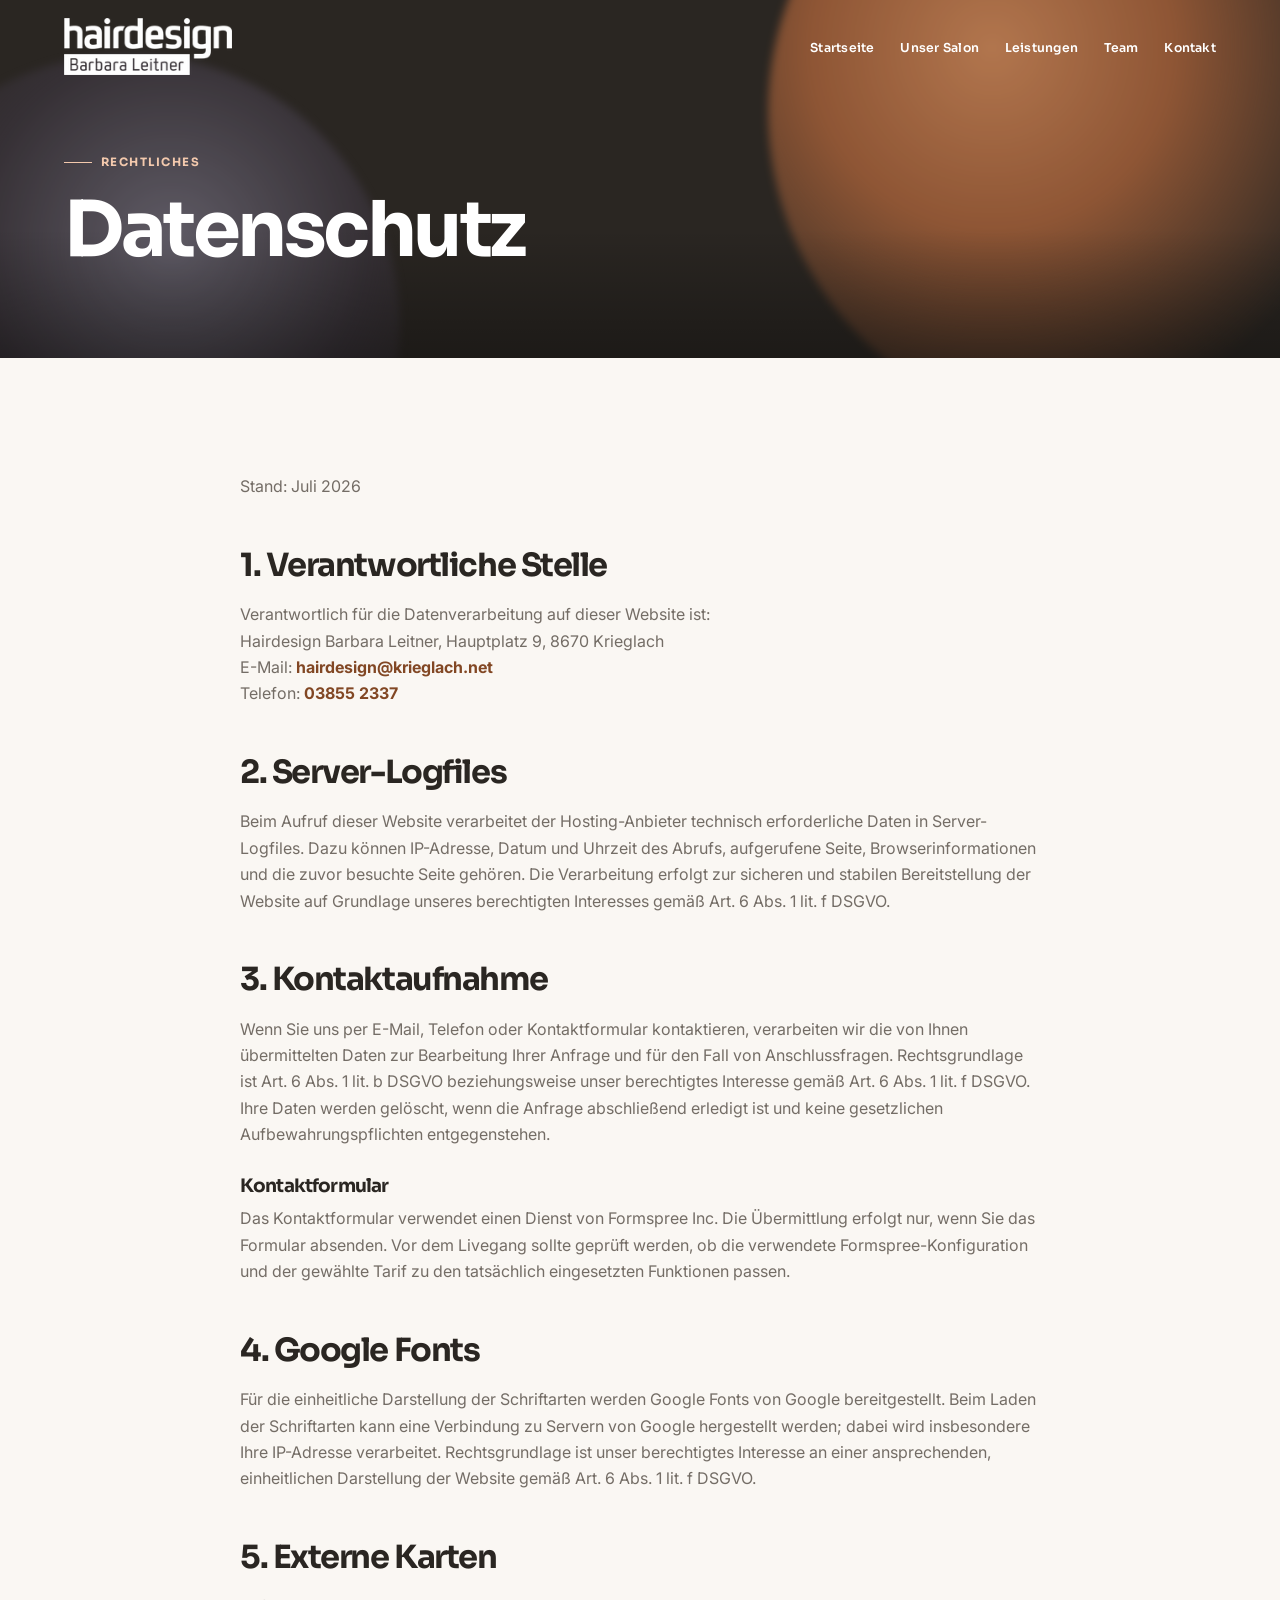
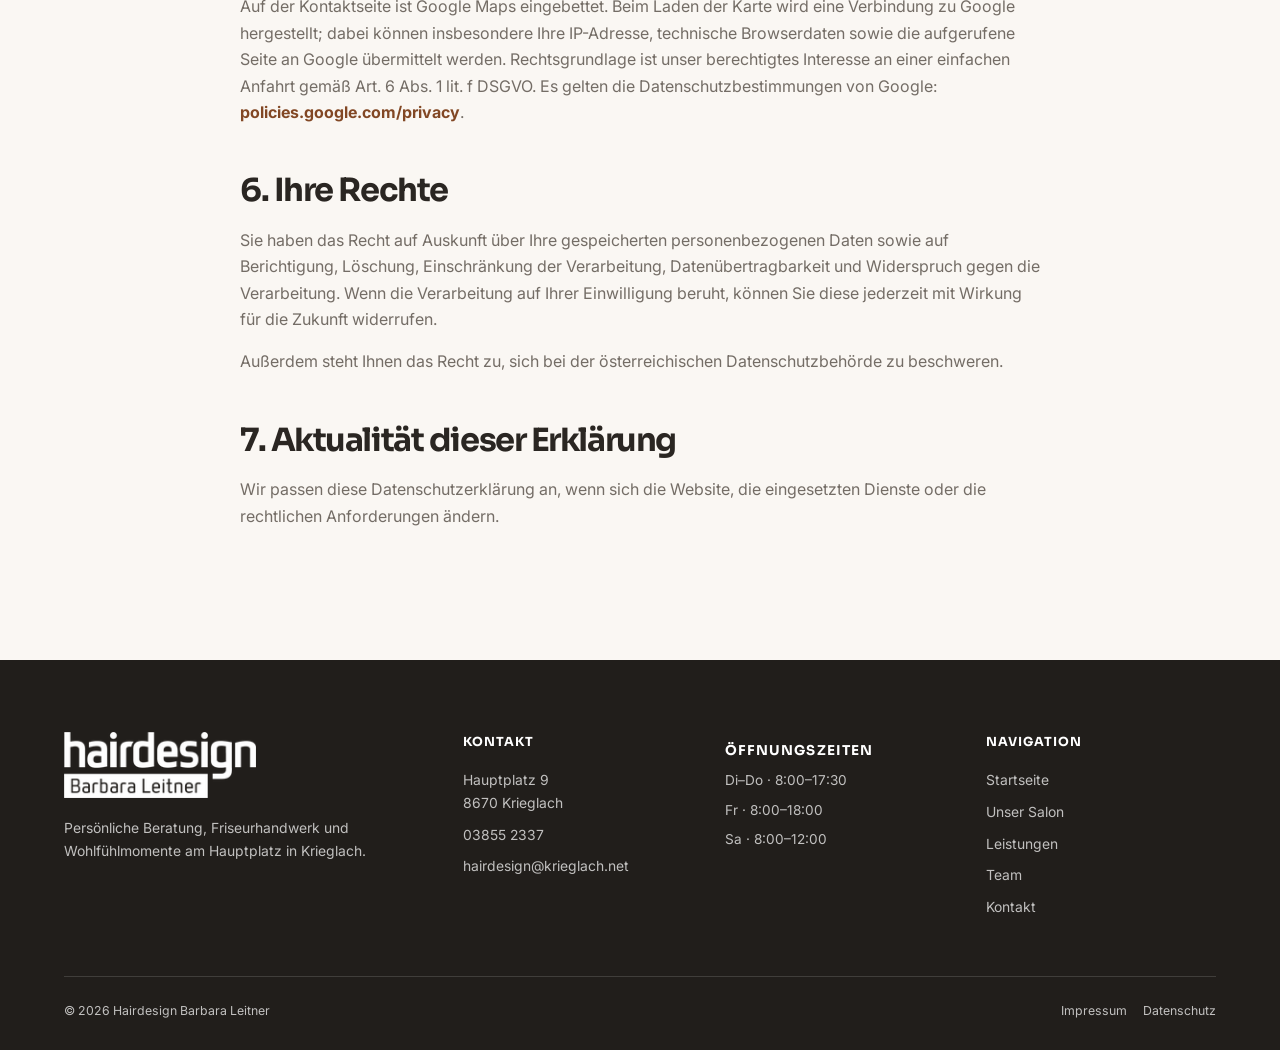
==== commit 4815974a: "v7.0 div. optische und inhaltliche Änderungen (Preise)" ====
--- a/datenschutz.html
+++ b/datenschutz.html
@@ -1,15 +1,43 @@
 <!doctype html>
 <html lang="de">
 <head>
-  <meta charset="utf-8"><meta name="viewport" content="width=device-width, initial-scale=1">
+  <meta charset="utf-8">
+  <meta name="viewport" content="width=device-width, initial-scale=1">
   <meta name="description" content="Datenschutzerklärung von Hairdesign Barbara Leitner.">
   <title>Datenschutz | Hairdesign Barbara Leitner</title>
-  <link rel="preconnect" href="https://fonts.googleapis.com"><link rel="preconnect" href="https://fonts.gstatic.com" crossorigin>
-  <link href="https://fonts.googleapis.com/css2?family=Inter:wght@400;500;600;700&family=Sora:wght@400;500;600;700&display=swap" rel="stylesheet"><link rel="stylesheet" href="css/style.css"><script src="js/script.js" defer></script>
+  <link rel="preconnect" href="https://fonts.googleapis.com">
+  <link rel="preconnect" href="https://fonts.gstatic.com" crossorigin>
+  <link href="https://fonts.googleapis.com/css2?family=Inter:wght@400;500;600;700&family=Sora:wght@400;500;600;700&display=swap" rel="stylesheet">
+  <link rel="stylesheet" href="css/style.css">
+  <script src="js/script.js" defer></script>
 </head>
 <body>
-<header class="site-header"><div class="container nav"><a class="brand" href="index.html" aria-label="Hairdesign Barbara Leitner – Startseite"><img src="images/Logo_Hairdesing%20Barbara%20Leitner.png" alt="Hairdesign Barbara Leitner"></a><button class="menu-toggle" type="button" aria-label="Menü öffnen" aria-controls="main-navigation" aria-expanded="false"><svg viewBox="0 0 24 24" aria-hidden="true"><path fill="currentColor" d="M4 7h16v1.5H4zm0 8h16v1.5H4z"/></svg></button><nav aria-label="Hauptnavigation"><ul class="nav-links" id="main-navigation"><li><a href="index.html">Startseite</a></li><li><a href="unser-salon.html">Unser Salon</a></li><li><a href="leistungen.html">Leistungen</a></li><li><a href="team.html">Team</a></li><li><a href="kontakt.html">Kontakt</a></li></ul></nav></div></header>
-<main class="page-main"><section class="hero legal-hero"><span class="hero-blob hero-blob-one"></span><span class="hero-blob hero-blob-two"></span><div class="container hero-inner"><p class="eyebrow" style="color:#f3c9ad">Rechtliches</p><h1>Datenschutz</h1></div></section><section class="section"><article class="narrow legal-content"><p>Stand: Juli 2026</p><h2>1. Verantwortliche Stelle</h2><p>Verantwortlich für die Datenverarbeitung auf dieser Website ist:<br>Hairdesign Barbara Leitner, Hauptplatz 9, 8670 Krieglach<br>E-Mail: <a class="text-link" href="mailto:hairdesign@krieglach.net">hairdesign@krieglach.net</a><br>Telefon: <a class="text-link" href="tel:+4338552337">03855 2337</a></p><h2>2. Server-Logfiles</h2><p>Beim Aufruf dieser Website verarbeitet der Hosting-Anbieter technisch erforderliche Daten in Server-Logfiles. Dazu können IP-Adresse, Datum und Uhrzeit des Abrufs, aufgerufene Seite, Browserinformationen und die zuvor besuchte Seite gehören. Die Verarbeitung erfolgt zur sicheren und stabilen Bereitstellung der Website auf Grundlage unseres berechtigten Interesses gemäß Art. 6 Abs. 1 lit. f DSGVO.</p><h2>3. Kontaktaufnahme</h2><p>Wenn Sie uns per E-Mail, Telefon oder Kontaktformular kontaktieren, verarbeiten wir die von Ihnen übermittelten Daten zur Bearbeitung Ihrer Anfrage und für den Fall von Anschlussfragen. Rechtsgrundlage ist Art. 6 Abs. 1 lit. b DSGVO beziehungsweise unser berechtigtes Interesse gemäß Art. 6 Abs. 1 lit. f DSGVO. Ihre Daten werden gelöscht, wenn die Anfrage abschließend erledigt ist und keine gesetzlichen Aufbewahrungspflichten entgegenstehen.</p><h3>Kontaktformular</h3><p>Das Kontaktformular verwendet nach Aktivierung einen Dienst von Formspree Inc. Die Übermittlung erfolgt nur, wenn Sie das Formular absenden. Vor dem Livegang muss die echte Formspree-Form-ID eingetragen und dieser Abschnitt anhand des gewählten Tarifs geprüft werden.</p><h2>4. Google Fonts</h2><p>Für die einheitliche Darstellung der Schriftarten werden Google Fonts von Google bereitgestellt. Beim Laden der Schriftarten kann eine Verbindung zu Servern von Google hergestellt werden; dabei wird insbesondere Ihre IP-Adresse verarbeitet. Rechtsgrundlage ist unser berechtigtes Interesse an einer ansprechenden, einheitlichen Darstellung der Website gemäß Art. 6 Abs. 1 lit. f DSGVO.</p><h2>5. Externe Karten</h2><p>Auf der Kontaktseite ist Google Maps eingebettet. Beim Laden der Karte wird eine Verbindung zu Google hergestellt; dabei können insbesondere Ihre IP-Adresse, technische Browserdaten sowie die aufgerufene Seite an Google übermittelt werden. Rechtsgrundlage ist unser berechtigtes Interesse an einer einfachen Anfahrt gemäß Art. 6 Abs. 1 lit. f DSGVO. Es gelten die Datenschutzbestimmungen von Google: <a class="text-link" href="https://policies.google.com/privacy" target="_blank" rel="noopener noreferrer">policies.google.com/privacy</a>.</p><h2>6. Ihre Rechte</h2><p>Sie haben das Recht auf Auskunft über Ihre gespeicherten personenbezogenen Daten sowie auf Berichtigung, Löschung, Einschränkung der Verarbeitung, Datenübertragbarkeit und Widerspruch gegen die Verarbeitung. Wenn die Verarbeitung auf Ihrer Einwilligung beruht, können Sie diese jederzeit mit Wirkung für die Zukunft widerrufen.</p><p>Außerdem steht Ihnen das Recht zu, sich bei der österreichischen Datenschutzbehörde zu beschweren.</p><h2>7. Aktualität dieser Erklärung</h2><p>Wir passen diese Datenschutzerklärung an, wenn sich die Website, die eingesetzten Dienste oder die rechtlichen Anforderungen ändern.</p></article></section></main>
+  <header class="site-header"><div class="container nav"><a class="brand" href="index.html" aria-label="Hairdesign Barbara Leitner – Startseite"><img src="images/Logo_Hairdesing%20Barbara%20Leitner.png" alt="Hairdesign Barbara Leitner"></a><button class="menu-toggle" type="button" aria-label="Menü öffnen" aria-controls="main-navigation" aria-expanded="false"><svg viewBox="0 0 24 24" aria-hidden="true"><path fill="currentColor" d="M4 7h16v1.5H4zm0 8h16v1.5H4z"/></svg></button><nav aria-label="Hauptnavigation"><ul class="nav-links" id="main-navigation"><li><a href="index.html">Startseite</a></li><li><a href="unser-salon.html">Unser Salon</a></li><li><a href="leistungen.html">Leistungen</a></li><li><a href="team.html">Team</a></li><li><a href="kontakt.html">Kontakt</a></li></ul></nav></div></header>
+
+  <main class="page-main">
+    <section class="hero legal-hero"><span class="hero-blob hero-blob-one"></span><span class="hero-blob hero-blob-two"></span><div class="container hero-inner"><p class="eyebrow" style="color:#f3c9ad">Rechtliches</p><h1>Datenschutz</h1></div></section>
+    <section class="section"><article class="narrow legal-content">
+      <p>Stand: Juli 2026</p>
+      <h2>1. Verantwortliche Stelle</h2>
+      <p>Verantwortlich für die Datenverarbeitung auf dieser Website ist:<br>Hairdesign Barbara Leitner, Hauptplatz 9, 8670 Krieglach<br>E-Mail: <a class="text-link" href="mailto:hairdesign@krieglach.net">hairdesign@krieglach.net</a><br>Telefon: <a class="text-link" href="tel:+4338552337">03855 2337</a></p>
+      <h2>2. Server-Logfiles</h2>
+      <p>Beim Aufruf dieser Website verarbeitet der Hosting-Anbieter technisch erforderliche Daten in Server-Logfiles. Dazu können IP-Adresse, Datum und Uhrzeit des Abrufs, aufgerufene Seite, Browserinformationen und die zuvor besuchte Seite gehören. Die Verarbeitung erfolgt zur sicheren und stabilen Bereitstellung der Website auf Grundlage unseres berechtigten Interesses gemäß Art. 6 Abs. 1 lit. f DSGVO.</p>
+      <h2>3. Kontaktaufnahme</h2>
+      <p>Wenn Sie uns per E-Mail, Telefon oder Kontaktformular kontaktieren, verarbeiten wir die von Ihnen übermittelten Daten zur Bearbeitung Ihrer Anfrage und für den Fall von Anschlussfragen. Rechtsgrundlage ist Art. 6 Abs. 1 lit. b DSGVO beziehungsweise unser berechtigtes Interesse gemäß Art. 6 Abs. 1 lit. f DSGVO. Ihre Daten werden gelöscht, wenn die Anfrage abschließend erledigt ist und keine gesetzlichen Aufbewahrungspflichten entgegenstehen.</p>
+      <h3>Kontaktformular</h3>
+      <p>Das Kontaktformular verwendet einen Dienst von Formspree Inc. Die Übermittlung erfolgt nur, wenn Sie das Formular absenden. Vor dem Livegang sollte geprüft werden, ob die verwendete Formspree-Konfiguration und der gewählte Tarif zu den tatsächlich eingesetzten Funktionen passen.</p>
+      <h2>4. Google Fonts</h2>
+      <p>Für die einheitliche Darstellung der Schriftarten werden Google Fonts von Google bereitgestellt. Beim Laden der Schriftarten kann eine Verbindung zu Servern von Google hergestellt werden; dabei wird insbesondere Ihre IP-Adresse verarbeitet. Rechtsgrundlage ist unser berechtigtes Interesse an einer ansprechenden, einheitlichen Darstellung der Website gemäß Art. 6 Abs. 1 lit. f DSGVO.</p>
+      <h2>5. Externe Karten</h2>
+      <p>Auf der Kontaktseite ist Google Maps eingebettet. Beim Laden der Karte wird eine Verbindung zu Google hergestellt; dabei können insbesondere Ihre IP-Adresse, technische Browserdaten sowie die aufgerufene Seite an Google übermittelt werden. Rechtsgrundlage ist unser berechtigtes Interesse an einer einfachen Anfahrt gemäß Art. 6 Abs. 1 lit. f DSGVO. Es gelten die Datenschutzbestimmungen von Google: <a class="text-link" href="https://policies.google.com/privacy" target="_blank" rel="noopener noreferrer">policies.google.com/privacy</a>.</p>
+      <h2>6. Ihre Rechte</h2>
+      <p>Sie haben das Recht auf Auskunft über Ihre gespeicherten personenbezogenen Daten sowie auf Berichtigung, Löschung, Einschränkung der Verarbeitung, Datenübertragbarkeit und Widerspruch gegen die Verarbeitung. Wenn die Verarbeitung auf Ihrer Einwilligung beruht, können Sie diese jederzeit mit Wirkung für die Zukunft widerrufen.</p>
+      <p>Außerdem steht Ihnen das Recht zu, sich bei der österreichischen Datenschutzbehörde zu beschweren.</p>
+      <h2>7. Aktualität dieser Erklärung</h2>
+      <p>Wir passen diese Datenschutzerklärung an, wenn sich die Website, die eingesetzten Dienste oder die rechtlichen Anforderungen ändern.</p>
+    </article></section>
+  </main>
+
   <footer class="site-footer"><div class="container"><div class="footer-grid"><div class="footer-brand"><img src="images/Logo_Hairdesing%20Barbara%20Leitner.png" alt="Hairdesign Barbara Leitner"><p>Persönliche Beratung, Friseurhandwerk und Wohlfühlmomente am Hauptplatz in Krieglach.</p></div><div><p class="footer-title">Kontakt</p><ul class="footer-links"><li>Hauptplatz 9<br>8670 Krieglach</li><li><a href="tel:+4338552337">03855 2337</a></li><li><a href="mailto:hairdesign@krieglach.net">hairdesign@krieglach.net</a></li></ul></div><div class="footer-hours"><p class="footer-title">Öffnungszeiten</p><p>Di–Do · 8:00–17:30</p><p>Fr · 8:00–18:00</p><p>Sa · 8:00–12:00</p></div><nav class="footer-nav" aria-label="Footer-Navigation"><p class="footer-title">Navigation</p><ul class="footer-links"><li><a href="index.html">Startseite</a></li><li><a href="unser-salon.html">Unser Salon</a></li><li><a href="leistungen.html">Leistungen</a></li><li><a href="team.html">Team</a></li><li><a href="kontakt.html">Kontakt</a></li></ul></nav></div><div class="footer-bottom"><span>© 2026 Hairdesign Barbara Leitner</span><div class="footer-legal"><a href="impressum.html">Impressum</a><a href="datenschutz.html">Datenschutz</a></div></div></div></footer>
 </body>
 </html>
--- a/css/style.css
+++ b/css/style.css
@@ -128,6 +128,11 @@
 .history-panel span { margin-bottom: 0.25rem; font-family: "Sora", Arial, sans-serif; font-size: 0.9rem; font-weight: 700; letter-spacing: 0.12em; text-transform: uppercase; }
 .history-panel strong { font-family: "Sora", Arial, sans-serif; font-size: clamp(4.5rem, 10vw, 7rem); line-height: 0.9; }
 .history-panel p { max-width: 18rem; margin: 1.4rem 0 0; color: rgba(255, 255, 255, 0.88); }
+.history-facts { display: grid; align-content: center; gap: 1.5rem; min-height: 28rem; padding: clamp(2rem, 5vw, 4rem); border: 1px solid var(--line); border-radius: var(--radius); background: var(--surface); box-shadow: var(--shadow); }
+.history-facts > div { padding-bottom: 1.35rem; border-bottom: 1px solid var(--line); }
+.history-facts span { display: block; margin-bottom: 0.45rem; color: var(--copper-dark); font-family: "Sora", Arial, sans-serif; font-size: 0.72rem; font-weight: 700; letter-spacing: 0.11em; text-transform: uppercase; }
+.history-facts strong { font-family: "Sora", Arial, sans-serif; font-size: clamp(2.1rem, 4vw, 3.4rem); line-height: 1; letter-spacing: -0.05em; }
+.history-facts p { max-width: 20rem; margin: 0; color: var(--muted); }
 .image-note { position: absolute; right: -1rem; bottom: 1.5rem; max-width: 13rem; padding: 1.2rem; border-radius: 0.8rem; background: var(--surface); box-shadow: var(--shadow); color: var(--muted); font-size: 0.85rem; }
 .image-note strong { display: block; margin-bottom: 0.15rem; color: var(--copper-dark); font-family: "Sora", Arial, sans-serif; font-size: 1.5rem; }
 .story-copy { max-width: 32rem; }
@@ -173,6 +178,22 @@
 .price-groups { display: grid; grid-template-columns: repeat(2, minmax(0, 1fr)); gap: 1.25rem; }
 .price-card { padding: clamp(1.6rem, 4vw, 2.25rem); border-radius: 1rem; background: var(--surface); box-shadow: 0 5px 20px rgba(54, 37, 25, 0.05); }
 .price-card h2 { margin-bottom: 1.5rem; font-size: 1.6rem; }
+.price-card h3 { margin-bottom: 1.35rem; color: var(--copper-dark); font-size: 1.25rem; }
+.price-category + .price-category { margin-top: clamp(4rem, 8vw, 6.5rem); }
+.price-category-heading { margin-bottom: 1.5rem; }
+.price-category-heading .eyebrow { margin-bottom: 0.55rem; }
+.price-category-heading h2 { margin-bottom: 0; }
+.price-accordion { border-bottom: 1px solid var(--line); }
+.price-accordion + .price-accordion { margin-top: 1rem; }
+.price-accordion .price-category-heading { display: flex; align-items: center; justify-content: space-between; margin: 0; padding: clamp(1.4rem, 3vw, 2rem) 0; cursor: pointer; list-style: none; }
+.price-accordion .price-category-heading::-webkit-details-marker { display: none; }
+.price-category-title { display: block; color: var(--ink); font-family: "Sora", Arial, sans-serif; font-size: clamp(1.7rem, 3vw, 2.35rem); font-weight: 700; line-height: 1.1; letter-spacing: -0.045em; }
+.price-accordion .price-category-heading::after { display: grid; width: 2.75rem; height: 2.75rem; flex: 0 0 auto; place-items: center; border: 1px solid var(--copper); border-radius: 50%; color: var(--copper-dark); content: "+"; font-family: "Sora", Arial, sans-serif; font-size: 1.45rem; line-height: 1; transition: transform 0.25s ease, background 0.25s ease, color 0.25s ease; }
+.price-accordion[open] .price-category-heading::after { background: var(--copper); color: #fff; content: "−"; }
+.price-accordion .price-groups { padding: 0 0 clamp(2rem, 5vw, 3rem); }
+.price-card-wide { grid-column: 1 / -1; }
+.price-card-wide .price-list { display: grid; grid-template-columns: repeat(2, minmax(0, 1fr)); column-gap: 2rem; }
+.price-card-wide .price-list li:nth-child(2) { border-top: 0; }
 .price-list { padding: 0; margin: 0; list-style: none; }
 .price-list li { display: grid; grid-template-columns: 1fr auto; gap: 1rem; padding: 0.9rem 0; border-top: 1px solid var(--line); color: var(--muted); font-size: 0.91rem; }
 .price-list li:first-child { border-top: 0; }
@@ -185,6 +206,8 @@
 .contact-list svg { flex: 0 0 auto; width: 1.25rem; height: 1.25rem; margin-top: 0.23rem; color: var(--copper); fill: none; stroke: currentColor; stroke-linecap: round; stroke-linejoin: round; stroke-width: 1.8; }
 .contact-list strong { display: block; margin-bottom: 0.05rem; font-family: "Sora", Arial, sans-serif; font-size: 0.84rem; }
 .contact-list span, .contact-list a { color: var(--muted); font-size: 0.93rem; }
+.contact-list a { display: inline-block; background: linear-gradient(var(--copper), var(--copper)) left bottom / 0 1px no-repeat; transition: color 0.25s ease, background-size 0.25s ease, transform 0.25s ease; }
+.contact-list a:hover, .contact-list a:focus-visible { background-size: 100% 1px; color: var(--copper-dark); transform: translateX(0.2rem); }
 .hours { padding: 1.4rem; border-radius: 0.75rem; background: var(--copper-soft); }
 .hours h3 { margin-bottom: 0.8rem; }
 .hours p { display: flex; justify-content: space-between; gap: 1rem; margin: 0.55rem 0; color: #6b513e; font-size: 0.86rem; }
@@ -236,8 +259,8 @@
   .site-header { position: absolute; }
   .nav { min-height: 5.1rem; }
   .brand img { width: 9.5rem; }
-  .menu-toggle { display: grid; place-items: center; }
-  .nav-links { position: fixed; inset: 5.1rem 1rem auto; display: grid; gap: 0; padding: 0.7rem 1.2rem; border-radius: 1rem; background: #292521; box-shadow: 0 20px 45px rgba(0, 0, 0, 0.25); opacity: 0; pointer-events: none; transform: translateY(-0.75rem); transition: opacity 0.2s ease, transform 0.2s ease; }
+  .menu-toggle { display: grid; place-items: center; margin-left: auto; }
+  .nav-links { position: fixed; top: 5.1rem; right: 1rem; width: min(17rem, calc(100% - 2rem)); display: grid; gap: 0; padding: 0.7rem 1.2rem; border-radius: 1rem; background: #292521; box-shadow: 0 20px 45px rgba(0, 0, 0, 0.25); opacity: 0; pointer-events: none; transform: translateY(-0.75rem); transition: opacity 0.2s ease, transform 0.2s ease; }
   .nav-links.is-open { opacity: 1; pointer-events: auto; transform: none; }
   .nav-links a { display: block; padding: 0.85rem 0; }
   .nav-links a::after { display: none; }
@@ -261,6 +284,8 @@
   .hero-blob-one { top: -7rem; right: -14rem; width: 32rem; height: 32rem; }
   .hero-blob-two { bottom: -13rem; left: -13rem; }
   .service-grid, .value-grid, .team-grid, .price-groups, .form-row { grid-template-columns: 1fr; }
+  .price-card-wide .price-list { grid-template-columns: 1fr; }
+  .price-card-wide .price-list li:nth-child(2) { border-top: 1px solid var(--line); }
   .gallery { grid-template-rows: repeat(4, 12rem); }
   .gallery figure:nth-child(1), .gallery figure:nth-child(2), .gallery figure:nth-child(3), .gallery figure:nth-child(4), .gallery figure:nth-child(5) { grid-column: 1 / -1; grid-row: auto; }
   .gallery figure:nth-child(n+5) { display: none; }
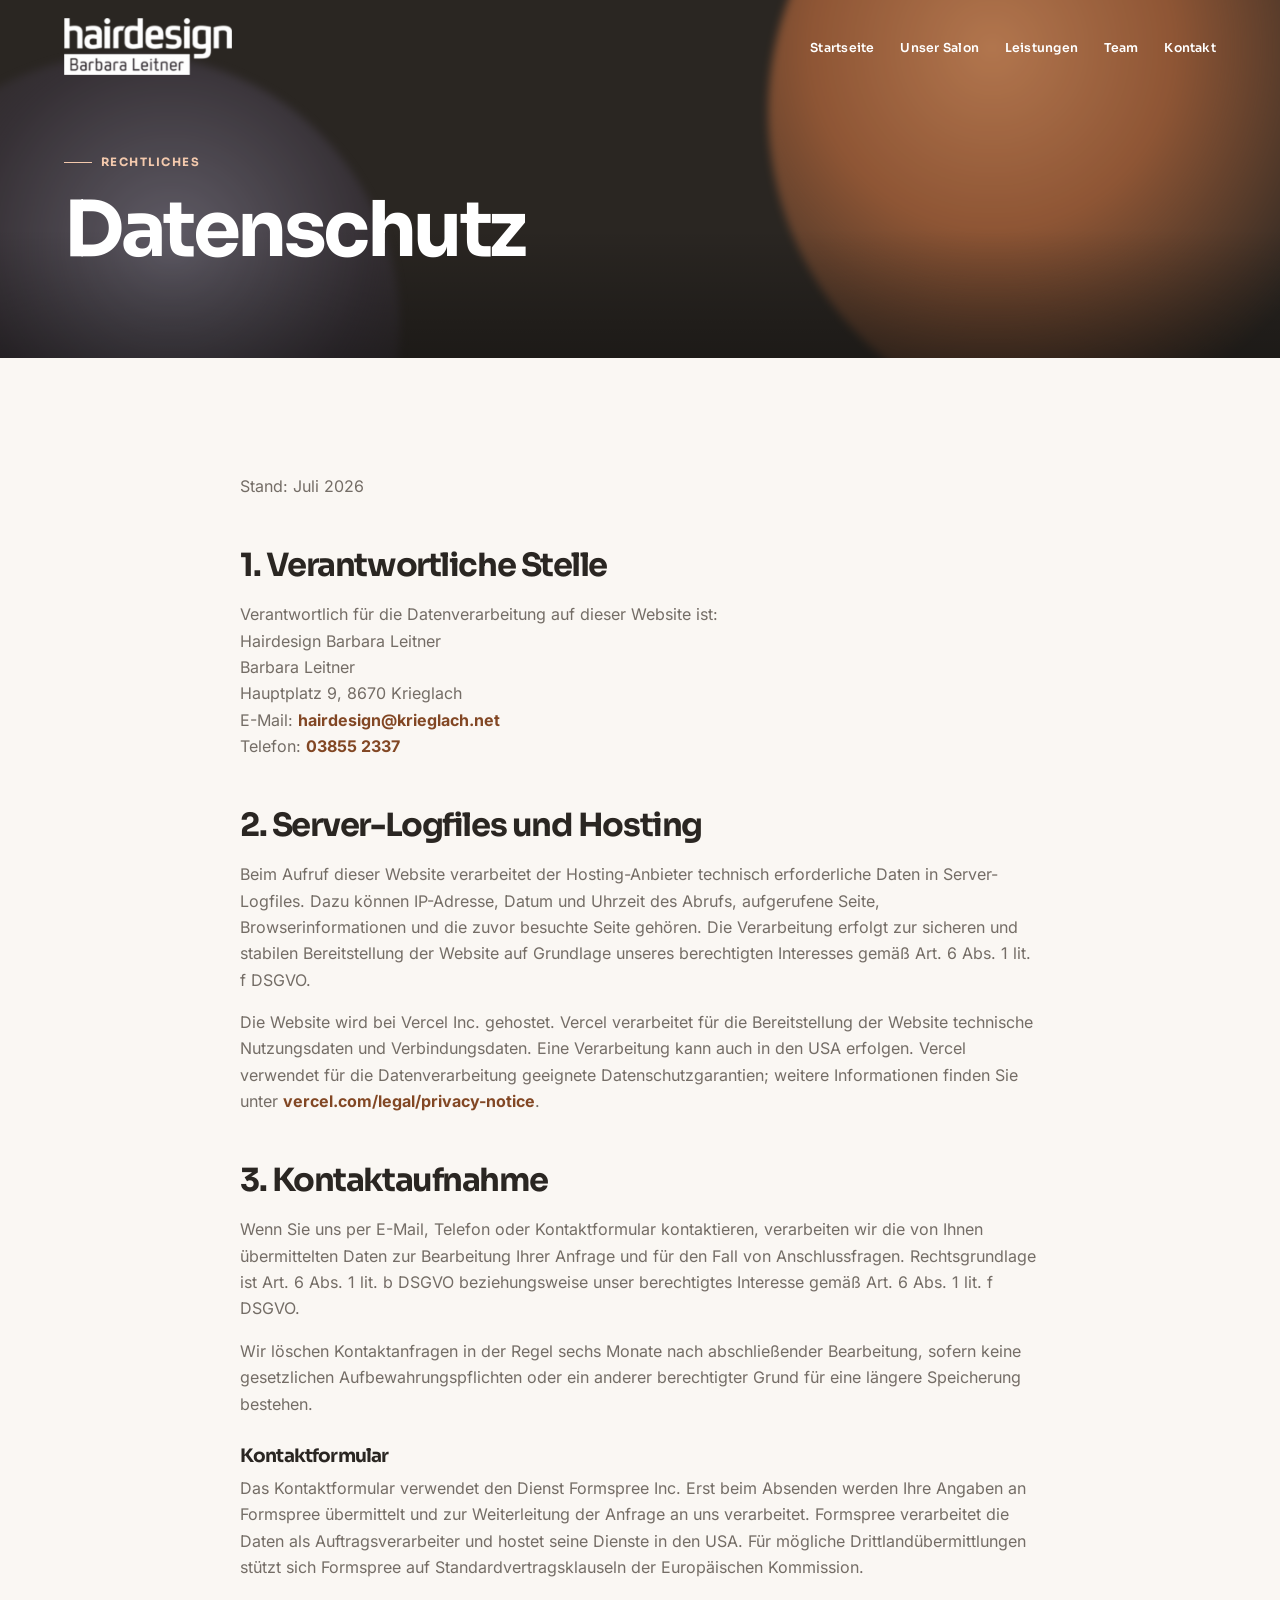
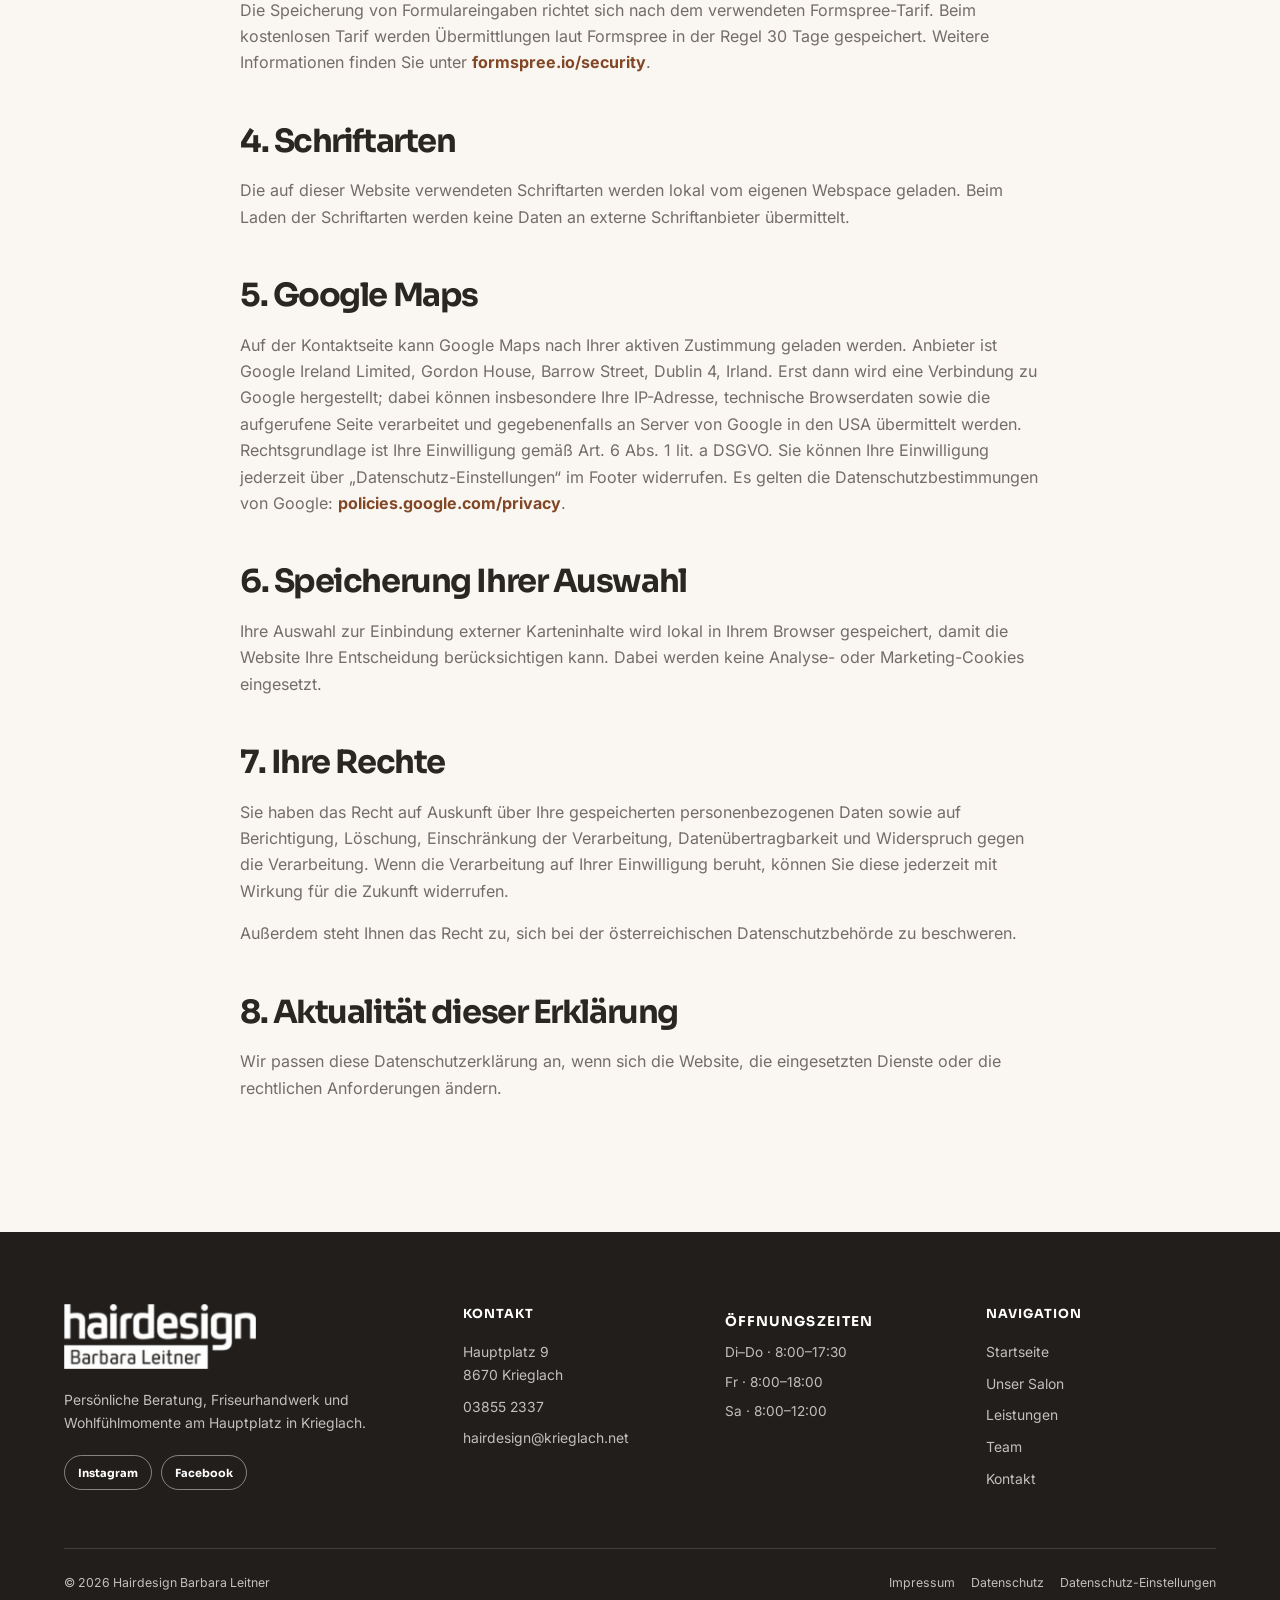
==== commit 7066b1c2: "v8.0 Letzte Anpassungen, Impressum, Datenschutz" ====
--- a/datenschutz.html
+++ b/datenschutz.html
@@ -1,43 +1,234 @@
 <!doctype html>
 <html lang="de">
-<head>
-  <meta charset="utf-8">
-  <meta name="viewport" content="width=device-width, initial-scale=1">
-  <meta name="description" content="Datenschutzerklärung von Hairdesign Barbara Leitner.">
-  <title>Datenschutz | Hairdesign Barbara Leitner</title>
-  <link rel="preconnect" href="https://fonts.googleapis.com">
-  <link rel="preconnect" href="https://fonts.gstatic.com" crossorigin>
-  <link href="https://fonts.googleapis.com/css2?family=Inter:wght@400;500;600;700&family=Sora:wght@400;500;600;700&display=swap" rel="stylesheet">
-  <link rel="stylesheet" href="css/style.css">
-  <script src="js/script.js" defer></script>
-</head>
-<body>
-  <header class="site-header"><div class="container nav"><a class="brand" href="index.html" aria-label="Hairdesign Barbara Leitner – Startseite"><img src="images/Logo_Hairdesing%20Barbara%20Leitner.png" alt="Hairdesign Barbara Leitner"></a><button class="menu-toggle" type="button" aria-label="Menü öffnen" aria-controls="main-navigation" aria-expanded="false"><svg viewBox="0 0 24 24" aria-hidden="true"><path fill="currentColor" d="M4 7h16v1.5H4zm0 8h16v1.5H4z"/></svg></button><nav aria-label="Hauptnavigation"><ul class="nav-links" id="main-navigation"><li><a href="index.html">Startseite</a></li><li><a href="unser-salon.html">Unser Salon</a></li><li><a href="leistungen.html">Leistungen</a></li><li><a href="team.html">Team</a></li><li><a href="kontakt.html">Kontakt</a></li></ul></nav></div></header>
-
-  <main class="page-main">
-    <section class="hero legal-hero"><span class="hero-blob hero-blob-one"></span><span class="hero-blob hero-blob-two"></span><div class="container hero-inner"><p class="eyebrow" style="color:#f3c9ad">Rechtliches</p><h1>Datenschutz</h1></div></section>
-    <section class="section"><article class="narrow legal-content">
-      <p>Stand: Juli 2026</p>
-      <h2>1. Verantwortliche Stelle</h2>
-      <p>Verantwortlich für die Datenverarbeitung auf dieser Website ist:<br>Hairdesign Barbara Leitner, Hauptplatz 9, 8670 Krieglach<br>E-Mail: <a class="text-link" href="mailto:hairdesign@krieglach.net">hairdesign@krieglach.net</a><br>Telefon: <a class="text-link" href="tel:+4338552337">03855 2337</a></p>
-      <h2>2. Server-Logfiles</h2>
-      <p>Beim Aufruf dieser Website verarbeitet der Hosting-Anbieter technisch erforderliche Daten in Server-Logfiles. Dazu können IP-Adresse, Datum und Uhrzeit des Abrufs, aufgerufene Seite, Browserinformationen und die zuvor besuchte Seite gehören. Die Verarbeitung erfolgt zur sicheren und stabilen Bereitstellung der Website auf Grundlage unseres berechtigten Interesses gemäß Art. 6 Abs. 1 lit. f DSGVO.</p>
-      <h2>3. Kontaktaufnahme</h2>
-      <p>Wenn Sie uns per E-Mail, Telefon oder Kontaktformular kontaktieren, verarbeiten wir die von Ihnen übermittelten Daten zur Bearbeitung Ihrer Anfrage und für den Fall von Anschlussfragen. Rechtsgrundlage ist Art. 6 Abs. 1 lit. b DSGVO beziehungsweise unser berechtigtes Interesse gemäß Art. 6 Abs. 1 lit. f DSGVO. Ihre Daten werden gelöscht, wenn die Anfrage abschließend erledigt ist und keine gesetzlichen Aufbewahrungspflichten entgegenstehen.</p>
-      <h3>Kontaktformular</h3>
-      <p>Das Kontaktformular verwendet einen Dienst von Formspree Inc. Die Übermittlung erfolgt nur, wenn Sie das Formular absenden. Vor dem Livegang sollte geprüft werden, ob die verwendete Formspree-Konfiguration und der gewählte Tarif zu den tatsächlich eingesetzten Funktionen passen.</p>
-      <h2>4. Google Fonts</h2>
-      <p>Für die einheitliche Darstellung der Schriftarten werden Google Fonts von Google bereitgestellt. Beim Laden der Schriftarten kann eine Verbindung zu Servern von Google hergestellt werden; dabei wird insbesondere Ihre IP-Adresse verarbeitet. Rechtsgrundlage ist unser berechtigtes Interesse an einer ansprechenden, einheitlichen Darstellung der Website gemäß Art. 6 Abs. 1 lit. f DSGVO.</p>
-      <h2>5. Externe Karten</h2>
-      <p>Auf der Kontaktseite ist Google Maps eingebettet. Beim Laden der Karte wird eine Verbindung zu Google hergestellt; dabei können insbesondere Ihre IP-Adresse, technische Browserdaten sowie die aufgerufene Seite an Google übermittelt werden. Rechtsgrundlage ist unser berechtigtes Interesse an einer einfachen Anfahrt gemäß Art. 6 Abs. 1 lit. f DSGVO. Es gelten die Datenschutzbestimmungen von Google: <a class="text-link" href="https://policies.google.com/privacy" target="_blank" rel="noopener noreferrer">policies.google.com/privacy</a>.</p>
-      <h2>6. Ihre Rechte</h2>
-      <p>Sie haben das Recht auf Auskunft über Ihre gespeicherten personenbezogenen Daten sowie auf Berichtigung, Löschung, Einschränkung der Verarbeitung, Datenübertragbarkeit und Widerspruch gegen die Verarbeitung. Wenn die Verarbeitung auf Ihrer Einwilligung beruht, können Sie diese jederzeit mit Wirkung für die Zukunft widerrufen.</p>
-      <p>Außerdem steht Ihnen das Recht zu, sich bei der österreichischen Datenschutzbehörde zu beschweren.</p>
-      <h2>7. Aktualität dieser Erklärung</h2>
-      <p>Wir passen diese Datenschutzerklärung an, wenn sich die Website, die eingesetzten Dienste oder die rechtlichen Anforderungen ändern.</p>
-    </article></section>
-  </main>
-
-  <footer class="site-footer"><div class="container"><div class="footer-grid"><div class="footer-brand"><img src="images/Logo_Hairdesing%20Barbara%20Leitner.png" alt="Hairdesign Barbara Leitner"><p>Persönliche Beratung, Friseurhandwerk und Wohlfühlmomente am Hauptplatz in Krieglach.</p></div><div><p class="footer-title">Kontakt</p><ul class="footer-links"><li>Hauptplatz 9<br>8670 Krieglach</li><li><a href="tel:+4338552337">03855 2337</a></li><li><a href="mailto:hairdesign@krieglach.net">hairdesign@krieglach.net</a></li></ul></div><div class="footer-hours"><p class="footer-title">Öffnungszeiten</p><p>Di–Do · 8:00–17:30</p><p>Fr · 8:00–18:00</p><p>Sa · 8:00–12:00</p></div><nav class="footer-nav" aria-label="Footer-Navigation"><p class="footer-title">Navigation</p><ul class="footer-links"><li><a href="index.html">Startseite</a></li><li><a href="unser-salon.html">Unser Salon</a></li><li><a href="leistungen.html">Leistungen</a></li><li><a href="team.html">Team</a></li><li><a href="kontakt.html">Kontakt</a></li></ul></nav></div><div class="footer-bottom"><span>© 2026 Hairdesign Barbara Leitner</span><div class="footer-legal"><a href="impressum.html">Impressum</a><a href="datenschutz.html">Datenschutz</a></div></div></div></footer>
-</body>
+  <head>
+    <meta charset="utf-8" />
+    <meta name="viewport" content="width=device-width, initial-scale=1" />
+    <meta
+      name="description"
+      content="Datenschutzerklärung von Hairdesign Barbara Leitner."
+    />
+    <title>Datenschutz | Hairdesign Barbara Leitner</title>
+    <link rel="stylesheet" href="css/style.css" />
+    <script src="js/script.js" defer></script>
+  </head>
+  <body>
+    <header class="site-header">
+      <div class="container nav">
+        <a
+          class="brand"
+          href="index.html"
+          aria-label="Hairdesign Barbara Leitner – Startseite"
+          ><img
+            src="images/Logo_Hairdesing%20Barbara%20Leitner.png"
+            alt="Hairdesign Barbara Leitner" /></a
+        ><button
+          class="menu-toggle"
+          type="button"
+          aria-label="Menü öffnen"
+          aria-controls="main-navigation"
+          aria-expanded="false"
+        >
+          <svg viewBox="0 0 24 24" aria-hidden="true">
+            <path fill="currentColor" d="M4 7h16v1.5H4zm0 8h16v1.5H4z" />
+          </svg>
+        </button>
+        <nav aria-label="Hauptnavigation">
+          <ul class="nav-links" id="main-navigation">
+            <li><a href="index.html">Startseite</a></li>
+            <li><a href="unser-salon.html">Unser Salon</a></li>
+            <li><a href="leistungen.html">Leistungen</a></li>
+            <li><a href="team.html">Team</a></li>
+            <li><a href="kontakt.html">Kontakt</a></li>
+          </ul>
+        </nav>
+      </div>
+    </header>
+    <main class="page-main">
+      <section class="hero legal-hero">
+        <span class="hero-blob hero-blob-one"></span
+        ><span class="hero-blob hero-blob-two"></span>
+        <div class="container hero-inner">
+          <p class="eyebrow" style="color: #f3c9ad">Rechtliches</p>
+          <h1>Datenschutz</h1>
+        </div>
+      </section>
+      <section class="section">
+        <article class="narrow legal-content">
+          <p>Stand: Juli 2026</p>
+          <h2>1. Verantwortliche Stelle</h2>
+          <p>
+            Verantwortlich für die Datenverarbeitung auf dieser Website ist:<br />Hairdesign
+            Barbara Leitner<br />Barbara Leitner<br />Hauptplatz 9, 8670
+            Krieglach<br />E-Mail:
+            <a class="text-link" href="mailto:hairdesign@krieglach.net"
+              >hairdesign@krieglach.net</a
+            ><br />Telefon:
+            <a class="text-link" href="tel:+4338552337">03855 2337</a>
+          </p>
+          <h2>2. Server-Logfiles und Hosting</h2>
+          <p>
+            Beim Aufruf dieser Website verarbeitet der Hosting-Anbieter
+            technisch erforderliche Daten in Server-Logfiles. Dazu können
+            IP-Adresse, Datum und Uhrzeit des Abrufs, aufgerufene Seite,
+            Browserinformationen und die zuvor besuchte Seite gehören. Die
+            Verarbeitung erfolgt zur sicheren und stabilen Bereitstellung der
+            Website auf Grundlage unseres berechtigten Interesses gemäß Art. 6
+            Abs. 1 lit. f DSGVO.
+          </p>
+          <p>
+            Die Website wird bei Vercel Inc. gehostet. Vercel verarbeitet für
+            die Bereitstellung der Website technische Nutzungsdaten und
+            Verbindungsdaten. Eine Verarbeitung kann auch in den USA erfolgen.
+            Vercel verwendet für die Datenverarbeitung geeignete
+            Datenschutzgarantien; weitere Informationen finden Sie unter
+            <a
+              class="text-link"
+              href="https://vercel.com/legal/privacy-notice"
+              target="_blank"
+              rel="noopener noreferrer"
+              >vercel.com/legal/privacy-notice</a
+            >.
+          </p>
+          <h2>3. Kontaktaufnahme</h2>
+          <p>
+            Wenn Sie uns per E-Mail, Telefon oder Kontaktformular kontaktieren,
+            verarbeiten wir die von Ihnen übermittelten Daten zur Bearbeitung
+            Ihrer Anfrage und für den Fall von Anschlussfragen. Rechtsgrundlage
+            ist Art. 6 Abs. 1 lit. b DSGVO beziehungsweise unser berechtigtes
+            Interesse gemäß Art. 6 Abs. 1 lit. f DSGVO.
+          </p>
+          <p>
+            Wir löschen Kontaktanfragen in der Regel sechs Monate nach
+            abschließender Bearbeitung, sofern keine gesetzlichen
+            Aufbewahrungspflichten oder ein anderer berechtigter Grund für eine
+            längere Speicherung bestehen.
+          </p>
+          <h3>Kontaktformular</h3>
+          <p>
+            Das Kontaktformular verwendet den Dienst Formspree Inc. Erst beim
+            Absenden werden Ihre Angaben an Formspree übermittelt und zur
+            Weiterleitung der Anfrage an uns verarbeitet. Formspree verarbeitet
+            die Daten als Auftragsverarbeiter und hostet seine Dienste in den
+            USA. Für mögliche Drittlandübermittlungen stützt sich Formspree auf
+            Standardvertragsklauseln der Europäischen Kommission.
+          </p>
+          <p>
+            Die Speicherung von Formulareingaben richtet sich nach dem
+            verwendeten Formspree-Tarif. Beim kostenlosen Tarif werden
+            Übermittlungen laut Formspree in der Regel 30 Tage gespeichert.
+            Weitere Informationen finden Sie unter
+            <a
+              class="text-link"
+              href="https://formspree.io/security/"
+              target="_blank"
+              rel="noopener noreferrer"
+              >formspree.io/security</a
+            >.
+          </p>
+          <h2>4. Schriftarten</h2>
+          <p>
+            Die auf dieser Website verwendeten Schriftarten werden lokal vom
+            eigenen Webspace geladen. Beim Laden der Schriftarten werden keine
+            Daten an externe Schriftanbieter übermittelt.
+          </p>
+          <h2>5. Google Maps</h2>
+          <p>
+            Auf der Kontaktseite kann Google Maps nach Ihrer aktiven Zustimmung
+            geladen werden. Anbieter ist Google Ireland Limited, Gordon House,
+            Barrow Street, Dublin 4, Irland. Erst dann wird eine Verbindung zu
+            Google hergestellt; dabei können insbesondere Ihre IP-Adresse,
+            technische Browserdaten sowie die aufgerufene Seite verarbeitet und
+            gegebenenfalls an Server von Google in den USA übermittelt werden.
+            Rechtsgrundlage ist Ihre Einwilligung gemäß Art. 6 Abs. 1 lit. a
+            DSGVO. Sie können Ihre Einwilligung jederzeit über
+            „Datenschutz-Einstellungen“ im Footer widerrufen. Es gelten die
+            Datenschutzbestimmungen von Google:
+            <a
+              class="text-link"
+              href="https://policies.google.com/privacy"
+              target="_blank"
+              rel="noopener noreferrer"
+              >policies.google.com/privacy</a
+            >.
+          </p>
+          <h2>6. Speicherung Ihrer Auswahl</h2>
+          <p>
+            Ihre Auswahl zur Einbindung externer Karteninhalte wird lokal in
+            Ihrem Browser gespeichert, damit die Website Ihre Entscheidung
+            berücksichtigen kann. Dabei werden keine Analyse- oder
+            Marketing-Cookies eingesetzt.
+          </p>
+          <h2>7. Ihre Rechte</h2>
+          <p>
+            Sie haben das Recht auf Auskunft über Ihre gespeicherten
+            personenbezogenen Daten sowie auf Berichtigung, Löschung,
+            Einschränkung der Verarbeitung, Datenübertragbarkeit und Widerspruch
+            gegen die Verarbeitung. Wenn die Verarbeitung auf Ihrer Einwilligung
+            beruht, können Sie diese jederzeit mit Wirkung für die Zukunft
+            widerrufen.
+          </p>
+          <p>
+            Außerdem steht Ihnen das Recht zu, sich bei der österreichischen
+            Datenschutzbehörde zu beschweren.
+          </p>
+          <h2>8. Aktualität dieser Erklärung</h2>
+          <p>
+            Wir passen diese Datenschutzerklärung an, wenn sich die Website, die
+            eingesetzten Dienste oder die rechtlichen Anforderungen ändern.
+          </p>
+        </article>
+      </section>
+    </main>
+    <footer class="site-footer">
+      <div class="container">
+        <div class="footer-grid">
+          <div class="footer-brand">
+            <img
+              src="images/Logo_Hairdesing%20Barbara%20Leitner.png"
+              alt="Hairdesign Barbara Leitner"
+            />
+            <p>
+              Persönliche Beratung, Friseurhandwerk und Wohlfühlmomente am
+              Hauptplatz in Krieglach.
+            </p>
+          </div>
+          <div>
+            <p class="footer-title">Kontakt</p>
+            <ul class="footer-links">
+              <li>Hauptplatz 9<br />8670 Krieglach</li>
+              <li><a href="tel:+4338552337">03855 2337</a></li>
+              <li>
+                <a href="mailto:hairdesign@krieglach.net"
+                  >hairdesign@krieglach.net</a
+                >
+              </li>
+            </ul>
+          </div>
+          <div class="footer-hours">
+            <p class="footer-title">Öffnungszeiten</p>
+            <p>Di–Do · 8:00–17:30</p>
+            <p>Fr · 8:00–18:00</p>
+            <p>Sa · 8:00–12:00</p>
+          </div>
+          <nav class="footer-nav" aria-label="Footer-Navigation">
+            <p class="footer-title">Navigation</p>
+            <ul class="footer-links">
+              <li><a href="index.html">Startseite</a></li>
+              <li><a href="unser-salon.html">Unser Salon</a></li>
+              <li><a href="leistungen.html">Leistungen</a></li>
+              <li><a href="team.html">Team</a></li>
+              <li><a href="kontakt.html">Kontakt</a></li>
+            </ul>
+          </nav>
+        </div>
+        <div class="footer-bottom">
+          <span>© 2026 Hairdesign Barbara Leitner</span>
+          <div class="footer-legal">
+            <a href="impressum.html">Impressum</a
+            ><a href="datenschutz.html">Datenschutz</a>
+          </div>
+        </div>
+      </div>
+    </footer>
+  </body>
 </html>
--- a/css/style.css
+++ b/css/style.css
@@ -1,4 +1,61 @@
 /* === 1. VARIABLEN & RESET === */
+@font-face {
+  font-family: "Inter";
+  font-style: normal;
+  font-weight: 400;
+  font-display: swap;
+  src: url("../fonts/inter-400.ttf") format("truetype");
+}
+@font-face {
+  font-family: "Inter";
+  font-style: normal;
+  font-weight: 500;
+  font-display: swap;
+  src: url("../fonts/inter-500.ttf") format("truetype");
+}
+@font-face {
+  font-family: "Inter";
+  font-style: normal;
+  font-weight: 600;
+  font-display: swap;
+  src: url("../fonts/inter-600.ttf") format("truetype");
+}
+@font-face {
+  font-family: "Inter";
+  font-style: normal;
+  font-weight: 700;
+  font-display: swap;
+  src: url("../fonts/inter-700.ttf") format("truetype");
+}
+@font-face {
+  font-family: "Sora";
+  font-style: normal;
+  font-weight: 400;
+  font-display: swap;
+  src: url("../fonts/sora-400.ttf") format("truetype");
+}
+@font-face {
+  font-family: "Sora";
+  font-style: normal;
+  font-weight: 500;
+  font-display: swap;
+  src: url("../fonts/sora-500.ttf") format("truetype");
+}
+@font-face {
+  font-family: "Sora";
+  font-style: normal;
+  font-weight: 600;
+  font-display: swap;
+  src: url("../fonts/sora-600.ttf") format("truetype");
+}
+@font-face {
+  font-family: "Sora";
+  font-style: normal;
+  font-weight: 700;
+  font-display: swap;
+  src: url("../fonts/sora-700.ttf") format("truetype");
+}
+
 :root {
   --cream: #faf7f3;
   --surface: #fffdf9;
@@ -13,8 +70,12 @@
   --max-width: 72rem;
 }
 
-* { box-sizing: border-box; }
-html { scroll-behavior: smooth; }
+* {
+  box-sizing: border-box;
+}
+html {
+  scroll-behavior: smooth;
+}
 body {
   margin: 0;
   min-width: 320px;
@@ -24,20 +85,64 @@
   font-size: 1rem;
   line-height: 1.65;
 }
-body.nav-open { overflow: hidden; }
-img { display: block; max-width: 100%; }
-a { color: inherit; text-decoration: none; }
-button, input, textarea { font: inherit; }
-button { cursor: pointer; }
+body.nav-open {
+  overflow: hidden;
+}
+img {
+  display: block;
+  max-width: 100%;
+}
+a {
+  color: inherit;
+  text-decoration: none;
+}
+button,
+input,
+textarea {
+  font: inherit;
+}
+button {
+  cursor: pointer;
+}
 
 /* === 2. TYPOGRAFIE === */
-h1, h2, h3, p { margin-top: 0; }
-h1, h2, h3, .eyebrow, .button, .nav-links a, .price { font-family: "Sora", Arial, sans-serif; }
-h1, h2, h3 { color: var(--ink); line-height: 1.1; letter-spacing: -0.045em; }
-h1 { margin-bottom: 1.35rem; font-size: clamp(2.75rem, 6vw, 5.6rem); }
-h2 { margin-bottom: 1.15rem; font-size: clamp(2rem, 4vw, 3.5rem); }
-h3 { margin-bottom: 0.55rem; font-size: 1.16rem; }
-p { margin-bottom: 1rem; }
+h1,
+h2,
+h3,
+p {
+  margin-top: 0;
+}
+h1,
+h2,
+h3,
+.eyebrow,
+.button,
+.nav-links a,
+.price {
+  font-family: "Sora", Arial, sans-serif;
+}
+h1,
+h2,
+h3 {
+  color: var(--ink);
+  line-height: 1.1;
+  letter-spacing: -0.045em;
+}
+h1 {
+  margin-bottom: 1.35rem;
+  font-size: clamp(2.75rem, 6vw, 5.6rem);
+}
+h2 {
+  margin-bottom: 1.15rem;
+  font-size: clamp(2rem, 4vw, 3.5rem);
+}
+h3 {
+  margin-bottom: 0.55rem;
+  font-size: 1.16rem;
+}
+p {
+  margin-bottom: 1rem;
+}
 .eyebrow {
   display: inline-flex;
   align-items: center;
@@ -49,34 +154,145 @@
   letter-spacing: 0.13em;
   text-transform: uppercase;
 }
-.eyebrow::before { width: 1.75rem; height: 1px; background: currentColor; content: ""; }
-.section-intro { max-width: 41rem; color: var(--muted); font-size: 1.08rem; }
-.display-copy { max-width: 38rem; color: rgba(255, 255, 255, 0.8); font-size: clamp(1rem, 1.6vw, 1.15rem); }
-.text-link { color: var(--copper-dark); font-weight: 700; }
-.text-link:hover { color: var(--ink); }
+.eyebrow::before {
+  width: 1.75rem;
+  height: 1px;
+  background: currentColor;
+  content: "";
+}
+.section-intro {
+  max-width: 41rem;
+  color: var(--muted);
+  font-size: 1.08rem;
+}
+.display-copy {
+  max-width: 38rem;
+  color: rgba(255, 255, 255, 0.8);
+  font-size: clamp(1rem, 1.6vw, 1.15rem);
+}
+.text-link {
+  color: var(--copper-dark);
+  font-weight: 700;
+}
+.text-link:hover {
+  color: var(--ink);
+}
 
 /* === 3. LAYOUT === */
-.container { width: min(calc(100% - 3rem), var(--max-width)); margin-inline: auto; }
-.section { padding: clamp(4.8rem, 9vw, 8rem) 0; }
-.section-soft { background: #f3ede7; }
-.section-heading { display: flex; align-items: end; justify-content: space-between; gap: 2rem; margin-bottom: 3rem; }
-.section-heading > div { max-width: 44rem; }
-.two-column { display: grid; grid-template-columns: repeat(2, minmax(0, 1fr)); gap: clamp(2.5rem, 7vw, 7rem); align-items: center; }
-.narrow { width: min(calc(100% - 3rem), 50rem); margin-inline: auto; }
-.page-main { overflow: hidden; }
+.container {
+  width: min(calc(100% - 3rem), var(--max-width));
+  margin-inline: auto;
+}
+.section {
+  padding: clamp(4.8rem, 9vw, 8rem) 0;
+}
+.section-soft {
+  background: #f3ede7;
+}
+.section-heading {
+  display: flex;
+  align-items: end;
+  justify-content: space-between;
+  gap: 2rem;
+  margin-bottom: 3rem;
+}
+.section-heading > div {
+  max-width: 44rem;
+}
+.two-column {
+  display: grid;
+  grid-template-columns: repeat(2, minmax(0, 1fr));
+  gap: clamp(2.5rem, 7vw, 7rem);
+  align-items: center;
+}
+.narrow {
+  width: min(calc(100% - 3rem), 50rem);
+  margin-inline: auto;
+}
+.page-main {
+  overflow: hidden;
+}
 
 /* === 4. NAVIGATION === */
-.site-header { position: absolute; z-index: 10; top: 0; right: 0; left: 0; color: #fff; }
-.site-header.is-scrolled { position: fixed; background: rgba(42, 38, 34, 0.95); box-shadow: 0 4px 20px rgba(0, 0, 0, 0.13); backdrop-filter: blur(14px); }
-.nav { display: flex; align-items: center; justify-content: space-between; min-height: 5.8rem; gap: 2rem; }
-.brand { display: inline-flex; align-items: center; flex: 0 0 auto; }
-.brand img { width: 10.5rem; height: auto; filter: brightness(0) invert(1); }
-.nav-links { display: flex; align-items: center; gap: clamp(1rem, 2vw, 2rem); padding: 0; margin: 0; list-style: none; }
-.nav-links a { position: relative; padding: 0.45rem 0; font-size: 0.77rem; font-weight: 600; letter-spacing: 0.02em; }
-.nav-links a::after { position: absolute; right: 0; bottom: 0.2rem; left: 0; height: 1px; background: #fff; content: ""; opacity: 0; transform: scaleX(0); transition: transform 0.25s ease, opacity 0.25s ease; }
-.nav-links a:hover::after, .nav-links a[aria-current="page"]::after { opacity: 1; transform: scaleX(1); }
-.menu-toggle { display: none; width: 2.75rem; height: 2.75rem; padding: 0; border: 1px solid rgba(255, 255, 255, 0.45); border-radius: 50%; background: transparent; color: #fff; }
-.menu-toggle svg { width: 1.2rem; height: 1.2rem; }
+.site-header {
+  position: absolute;
+  z-index: 10;
+  top: 0;
+  right: 0;
+  left: 0;
+  color: #fff;
+}
+.site-header.is-scrolled {
+  position: fixed;
+  background: rgba(42, 38, 34, 0.95);
+  box-shadow: 0 4px 20px rgba(0, 0, 0, 0.13);
+  backdrop-filter: blur(14px);
+}
+.nav {
+  display: flex;
+  align-items: center;
+  justify-content: space-between;
+  min-height: 5.8rem;
+  gap: 2rem;
+}
+.brand {
+  display: inline-flex;
+  align-items: center;
+  flex: 0 0 auto;
+}
+.brand img {
+  width: 10.5rem;
+  height: auto;
+  filter: brightness(0) invert(1);
+}
+.nav-links {
+  display: flex;
+  align-items: center;
+  gap: clamp(1rem, 2vw, 2rem);
+  padding: 0;
+  margin: 0;
+  list-style: none;
+}
+.nav-links a {
+  position: relative;
+  padding: 0.45rem 0;
+  font-size: 0.77rem;
+  font-weight: 600;
+  letter-spacing: 0.02em;
+}
+.nav-links a::after {
+  position: absolute;
+  right: 0;
+  bottom: 0.2rem;
+  left: 0;
+  height: 1px;
+  background: #fff;
+  content: "";
+  opacity: 0;
+  transform: scaleX(0);
+  transition:
+    transform 0.25s ease,
+    opacity 0.25s ease;
+}
+.nav-links a:hover::after,
+.nav-links a[aria-current="page"]::after {
+  opacity: 1;
+  transform: scaleX(1);
+}
+.menu-toggle {
+  display: none;
+  width: 2.75rem;
+  height: 2.75rem;
+  padding: 0;
+  border: 1px solid rgba(255, 255, 255, 0.45);
+  border-radius: 50%;
+  background: transparent;
+  color: #fff;
+}
+.menu-toggle svg {
+  width: 1.2rem;
+  height: 1.2rem;
+}
 
 /* === 5. BUTTONS === */
 .button {
@@ -92,208 +308,1181 @@
   font-size: 0.78rem;
   font-weight: 700;
   letter-spacing: 0.02em;
-  transition: transform 0.25s ease, background 0.25s ease, border 0.25s ease;
-}
-.button:hover { background: var(--copper-dark); transform: translateY(-2px); }
-.button-light { background: #fff; color: var(--ink); }
-.button-light:hover { background: var(--copper-soft); }
-.button-outline { border-color: var(--ink); background: transparent; color: var(--ink); }
-.button-outline:hover { border-color: var(--copper); background: var(--copper); color: #fff; }
-.hero-actions { display: flex; flex-wrap: wrap; gap: 0.8rem; margin-top: 2rem; }
+  transition:
+    transform 0.25s ease,
+    background 0.25s ease,
+    border 0.25s ease;
+}
+.button:hover {
+  background: var(--copper-dark);
+  transform: translateY(-2px);
+}
+.button-light {
+  background: #fff;
+  color: var(--ink);
+}
+.button-light:hover {
+  background: var(--copper-soft);
+}
+.button-outline {
+  border-color: var(--ink);
+  background: transparent;
+  color: var(--ink);
+}
+.button-outline:hover {
+  border-color: var(--copper);
+  background: var(--copper);
+  color: #fff;
+}
+.hero-actions {
+  display: flex;
+  flex-wrap: wrap;
+  gap: 0.8rem;
+  margin-top: 2rem;
+}
 
 /* === 6. HERO === */
-.hero { position: relative; display: flex; align-items: center; min-height: min(49rem, 100vh); padding: 9rem 0 4rem; overflow: hidden; background: #2a2622; color: #fff; isolation: isolate; }
-.hero::after { position: absolute; z-index: -1; right: 0; bottom: 0; left: 0; height: 36%; background: linear-gradient(transparent, rgba(0, 0, 0, 0.32)); content: ""; }
-.hero-inner { position: relative; z-index: 1; }
-.hero h1 { max-width: 15ch; color: #fff; }
-.hero-grid { display: grid; grid-template-columns: minmax(0, 1.1fr) minmax(16rem, 0.6fr); align-items: end; gap: clamp(2rem, 8vw, 7rem); }
-.hero-card { padding: 1.5rem; border: 1px solid rgba(255, 255, 255, 0.2); border-radius: 1rem; background: rgba(255, 255, 255, 0.09); color: rgba(255, 255, 255, 0.85); backdrop-filter: blur(10px); }
-.hero-card strong { display: block; margin-bottom: 0.35rem; color: #fff; font-family: "Sora", Arial, sans-serif; font-size: 1.2rem; }
-.hero-card p { margin: 0; font-size: 0.9rem; }
-.hero-blob { position: absolute; z-index: -1; border-radius: 50%; filter: blur(4px); opacity: 0.8; animation: float 13s ease-in-out infinite alternate; }
-.hero-blob-one { top: -13rem; right: -8rem; width: 40rem; height: 40rem; background: radial-gradient(circle at 35% 40%, #d48a59 0%, #a8623a 32%, transparent 69%); }
-.hero-blob-two { bottom: -15rem; left: -9rem; width: 34rem; height: 34rem; background: radial-gradient(circle at 58% 35%, #6e6a78 0%, #39333a 42%, transparent 70%); animation-delay: -5s; }
-.hero-blob-three { top: 18%; right: 27%; width: 13rem; height: 13rem; background: #d6ad77; opacity: 0.26; filter: blur(30px); animation-delay: -2s; }
-.page-hero { min-height: 32rem; padding-bottom: 4.5rem; }
-.page-hero h1 { margin-bottom: 1rem; font-size: clamp(2.9rem, 6vw, 4.8rem); }
-.page-hero .display-copy { max-width: 35rem; }
-.page-hero .hero-card { max-width: 22rem; margin-top: 2.2rem; }
-.legal-hero { min-height: 22rem; }
-.legal-hero h1 { max-width: none; }
+.hero {
+  position: relative;
+  display: flex;
+  align-items: center;
+  min-height: min(49rem, 100vh);
+  padding: 9rem 0 4rem;
+  overflow: hidden;
+  background: #2a2622;
+  color: #fff;
+  isolation: isolate;
+}
+.hero::after {
+  position: absolute;
+  z-index: -1;
+  right: 0;
+  bottom: 0;
+  left: 0;
+  height: 36%;
+  background: linear-gradient(transparent, rgba(0, 0, 0, 0.32));
+  content: "";
+}
+.hero-inner {
+  position: relative;
+  z-index: 1;
+}
+.hero h1 {
+  max-width: 15ch;
+  color: #fff;
+}
+.hero-grid {
+  display: grid;
+  grid-template-columns: minmax(0, 1.1fr) minmax(16rem, 0.6fr);
+  align-items: end;
+  gap: clamp(2rem, 8vw, 7rem);
+}
+.hero-card {
+  padding: 1.5rem;
+  border: 1px solid rgba(255, 255, 255, 0.2);
+  border-radius: 1rem;
+  background: rgba(255, 255, 255, 0.09);
+  color: rgba(255, 255, 255, 0.85);
+  backdrop-filter: blur(10px);
+}
+.hero-card strong {
+  display: block;
+  margin-bottom: 0.35rem;
+  color: #fff;
+  font-family: "Sora", Arial, sans-serif;
+  font-size: 1.2rem;
+}
+.hero-card p {
+  margin: 0;
+  font-size: 0.9rem;
+}
+.hero-blob {
+  position: absolute;
+  z-index: -1;
+  border-radius: 50%;
+  filter: blur(4px);
+  opacity: 0.8;
+  animation: float 13s ease-in-out infinite alternate;
+}
+.hero-blob-one {
+  top: -13rem;
+  right: -8rem;
+  width: 40rem;
+  height: 40rem;
+  background: radial-gradient(
+    circle at 35% 40%,
+    #d48a59 0%,
+    #a8623a 32%,
+    transparent 69%
+  );
+}
+.hero-blob-two {
+  bottom: -15rem;
+  left: -9rem;
+  width: 34rem;
+  height: 34rem;
+  background: radial-gradient(
+    circle at 58% 35%,
+    #6e6a78 0%,
+    #39333a 42%,
+    transparent 70%
+  );
+  animation-delay: -5s;
+}
+.hero-blob-three {
+  top: 18%;
+  right: 27%;
+  width: 13rem;
+  height: 13rem;
+  background: #d6ad77;
+  opacity: 0.26;
+  filter: blur(30px);
+  animation-delay: -2s;
+}
+.page-hero {
+  min-height: 32rem;
+  padding-bottom: 4.5rem;
+}
+.page-hero h1 {
+  margin-bottom: 1rem;
+  font-size: clamp(2.9rem, 6vw, 4.8rem);
+}
+.page-hero .display-copy {
+  max-width: 35rem;
+}
+.page-hero .hero-card {
+  max-width: 22rem;
+  margin-top: 2.2rem;
+}
+.legal-hero {
+  min-height: 22rem;
+}
+.legal-hero h1 {
+  max-width: none;
+}
 
 /* === 7. SECTIONS === */
-.intro-image { position: relative; }
-.intro-image img { width: 100%; min-height: 28rem; border-radius: var(--radius); object-fit: cover; box-shadow: var(--shadow); }
-.history-panel { display: flex; min-height: 28rem; padding: clamp(2rem, 5vw, 4rem); flex-direction: column; justify-content: flex-end; border-radius: var(--radius); background: linear-gradient(145deg, #e9d9cc, #b56f49); box-shadow: var(--shadow); color: #fff; }
-.history-panel span { margin-bottom: 0.25rem; font-family: "Sora", Arial, sans-serif; font-size: 0.9rem; font-weight: 700; letter-spacing: 0.12em; text-transform: uppercase; }
-.history-panel strong { font-family: "Sora", Arial, sans-serif; font-size: clamp(4.5rem, 10vw, 7rem); line-height: 0.9; }
-.history-panel p { max-width: 18rem; margin: 1.4rem 0 0; color: rgba(255, 255, 255, 0.88); }
-.history-facts { display: grid; align-content: center; gap: 1.5rem; min-height: 28rem; padding: clamp(2rem, 5vw, 4rem); border: 1px solid var(--line); border-radius: var(--radius); background: var(--surface); box-shadow: var(--shadow); }
-.history-facts > div { padding-bottom: 1.35rem; border-bottom: 1px solid var(--line); }
-.history-facts span { display: block; margin-bottom: 0.45rem; color: var(--copper-dark); font-family: "Sora", Arial, sans-serif; font-size: 0.72rem; font-weight: 700; letter-spacing: 0.11em; text-transform: uppercase; }
-.history-facts strong { font-family: "Sora", Arial, sans-serif; font-size: clamp(2.1rem, 4vw, 3.4rem); line-height: 1; letter-spacing: -0.05em; }
-.history-facts p { max-width: 20rem; margin: 0; color: var(--muted); }
-.image-note { position: absolute; right: -1rem; bottom: 1.5rem; max-width: 13rem; padding: 1.2rem; border-radius: 0.8rem; background: var(--surface); box-shadow: var(--shadow); color: var(--muted); font-size: 0.85rem; }
-.image-note strong { display: block; margin-bottom: 0.15rem; color: var(--copper-dark); font-family: "Sora", Arial, sans-serif; font-size: 1.5rem; }
-.story-copy { max-width: 32rem; }
-.accent-block { padding: clamp(2rem, 5vw, 4rem); border-radius: var(--radius); background: var(--ink); color: #fff; }
-.accent-block h2 { color: #fff; }
-.accent-block p { max-width: 43rem; color: rgba(255, 255, 255, 0.74); }
-.cta-band { padding: clamp(2.5rem, 6vw, 4.5rem); border-radius: var(--radius); background: var(--copper); color: #fff; }
-.cta-band h2 { max-width: 16ch; color: #fff; }
-.cta-band p { max-width: 35rem; color: rgba(255, 255, 255, 0.82); }
-.cta-band-inner { display: flex; align-items: end; justify-content: space-between; gap: 2rem; }
+.intro-image {
+  position: relative;
+}
+.intro-image img {
+  width: 100%;
+  min-height: 28rem;
+  border-radius: var(--radius);
+  object-fit: cover;
+  box-shadow: var(--shadow);
+}
+.history-panel {
+  display: flex;
+  min-height: 28rem;
+  padding: clamp(2rem, 5vw, 4rem);
+  flex-direction: column;
+  justify-content: flex-end;
+  border-radius: var(--radius);
+  background: linear-gradient(145deg, #e9d9cc, #b56f49);
+  box-shadow: var(--shadow);
+  color: #fff;
+}
+.history-panel span {
+  margin-bottom: 0.25rem;
+  font-family: "Sora", Arial, sans-serif;
+  font-size: 0.9rem;
+  font-weight: 700;
+  letter-spacing: 0.12em;
+  text-transform: uppercase;
+}
+.history-panel strong {
+  font-family: "Sora", Arial, sans-serif;
+  font-size: clamp(4.5rem, 10vw, 7rem);
+  line-height: 0.9;
+}
+.history-panel p {
+  max-width: 18rem;
+  margin: 1.4rem 0 0;
+  color: rgba(255, 255, 255, 0.88);
+}
+.history-facts {
+  display: grid;
+  align-content: center;
+  gap: 1.5rem;
+  min-height: 28rem;
+  padding: clamp(2rem, 5vw, 4rem);
+  border: 1px solid var(--line);
+  border-radius: var(--radius);
+  background: var(--surface);
+  box-shadow: var(--shadow);
+}
+.history-facts > div {
+  padding-bottom: 1.35rem;
+  border-bottom: 1px solid var(--line);
+}
+.history-facts span {
+  display: block;
+  margin-bottom: 0.45rem;
+  color: var(--copper-dark);
+  font-family: "Sora", Arial, sans-serif;
+  font-size: 0.72rem;
+  font-weight: 700;
+  letter-spacing: 0.11em;
+  text-transform: uppercase;
+}
+.history-facts strong {
+  font-family: "Sora", Arial, sans-serif;
+  font-size: clamp(2.1rem, 4vw, 3.4rem);
+  line-height: 1;
+  letter-spacing: -0.05em;
+}
+.history-facts p {
+  max-width: 20rem;
+  margin: 0;
+  color: var(--muted);
+}
+.image-note {
+  position: absolute;
+  right: -1rem;
+  bottom: 1.5rem;
+  max-width: 13rem;
+  padding: 1.2rem;
+  border-radius: 0.8rem;
+  background: var(--surface);
+  box-shadow: var(--shadow);
+  color: var(--muted);
+  font-size: 0.85rem;
+}
+.image-note strong {
+  display: block;
+  margin-bottom: 0.15rem;
+  color: var(--copper-dark);
+  font-family: "Sora", Arial, sans-serif;
+  font-size: 1.5rem;
+}
+.story-copy {
+  max-width: 32rem;
+}
+.accent-block {
+  padding: clamp(2rem, 5vw, 4rem);
+  border-radius: var(--radius);
+  background: var(--ink);
+  color: #fff;
+}
+.accent-block h2 {
+  color: #fff;
+}
+.accent-block p {
+  max-width: 43rem;
+  color: rgba(255, 255, 255, 0.74);
+}
+.cta-band {
+  padding: clamp(2.5rem, 6vw, 4.5rem);
+  border-radius: var(--radius);
+  background: var(--copper);
+  color: #fff;
+}
+.cta-band h2 {
+  max-width: 16ch;
+  color: #fff;
+}
+.cta-band p {
+  max-width: 35rem;
+  color: rgba(255, 255, 255, 0.82);
+}
+.cta-band-inner {
+  display: flex;
+  align-items: end;
+  justify-content: space-between;
+  gap: 2rem;
+}
 
 /* === 8. KOMPONENTEN (Cards, Team, FAQ etc.) === */
-.service-grid { display: grid; grid-template-columns: repeat(3, minmax(0, 1fr)); gap: 1rem; }
-.service-card { min-height: 15rem; padding: 1.75rem; border: 1px solid var(--line); border-radius: 1rem; background: var(--surface); transition: transform 0.25s ease, box-shadow 0.25s ease; }
-.service-card:hover { box-shadow: var(--shadow); transform: translateY(-4px); }
-.service-icon { display: grid; width: 2.8rem; height: 2.8rem; place-items: center; margin-bottom: 2.1rem; border-radius: 50%; background: var(--copper-soft); color: var(--copper-dark); }
-.service-icon svg { width: 1.25rem; height: 1.25rem; fill: none; stroke: currentColor; stroke-linecap: round; stroke-linejoin: round; stroke-width: 1.6; }
-.service-card p { margin: 0; color: var(--muted); font-size: 0.92rem; }
-.gallery { display: grid; grid-template-columns: repeat(12, 1fr); grid-template-rows: repeat(2, 14rem); gap: 1rem; }
-.gallery figure { min-width: 0; margin: 0; overflow: hidden; border-radius: 0.9rem; background: #ded7d0; }
-.gallery figure:nth-child(1) { grid-column: span 5; grid-row: span 2; }
-.gallery figure:nth-child(2), .gallery figure:nth-child(3) { grid-column: span 4; }
-.gallery figure:nth-child(4) { grid-column: span 3; }
-.gallery figure:nth-child(5) { grid-column: span 3; }
-.gallery img { width: 100%; height: 100%; object-fit: cover; transition: transform 0.6s ease; }
-.gallery figure:hover img { transform: scale(1.045); }
-.value-grid { display: grid; grid-template-columns: repeat(3, minmax(0, 1fr)); gap: 1.25rem; }
-.value-card { padding: 2rem; border-top: 2px solid var(--copper); background: var(--surface); }
-.value-number { display: block; margin-bottom: 1.4rem; color: var(--copper); font-family: "Sora", Arial, sans-serif; font-size: 0.8rem; font-weight: 700; }
-.value-card p { margin: 0; color: var(--muted); font-size: 0.92rem; }
-.team-grid { display: grid; grid-template-columns: repeat(3, minmax(0, 1fr)); gap: 1.25rem; }
-.team-card { overflow: hidden; border-radius: 1rem; background: var(--surface); box-shadow: 0 5px 20px rgba(54, 37, 25, 0.05); }
-.team-card img { width: 100%; height: 22rem; object-fit: cover; object-position: center top; filter: saturate(0.88); transition: transform 0.5s ease, filter 0.5s ease; }
-.team-card:hover img { filter: saturate(1); transform: scale(1.03); }
-.team-card-body { padding: 1.4rem 1.45rem 1.6rem; }
-.team-card h2 { margin-bottom: 0.25rem; font-size: 1.35rem; }
-.team-card p { margin: 0; color: var(--muted); font-size: 0.9rem; }
-.team-card .role { margin-bottom: 0.5rem; color: var(--copper-dark); font-family: "Sora", Arial, sans-serif; font-size: 0.72rem; font-weight: 700; letter-spacing: 0.06em; text-transform: uppercase; }
-.team-description { min-height: 2.7rem; }
-.team-hours { margin-top: 1.25rem; padding-top: 1rem; border-top: 1px solid var(--line); }
-.team-hours strong { display: block; margin-bottom: 0.45rem; color: var(--ink); font-family: "Sora", Arial, sans-serif; font-size: 0.76rem; }
-.team-card .team-hours p { font-size: 0.8rem; line-height: 1.6; }
-.price-groups { display: grid; grid-template-columns: repeat(2, minmax(0, 1fr)); gap: 1.25rem; }
-.price-card { padding: clamp(1.6rem, 4vw, 2.25rem); border-radius: 1rem; background: var(--surface); box-shadow: 0 5px 20px rgba(54, 37, 25, 0.05); }
-.price-card h2 { margin-bottom: 1.5rem; font-size: 1.6rem; }
-.price-card h3 { margin-bottom: 1.35rem; color: var(--copper-dark); font-size: 1.25rem; }
-.price-category + .price-category { margin-top: clamp(4rem, 8vw, 6.5rem); }
-.price-category-heading { margin-bottom: 1.5rem; }
-.price-category-heading .eyebrow { margin-bottom: 0.55rem; }
-.price-category-heading h2 { margin-bottom: 0; }
-.price-accordion { border-bottom: 1px solid var(--line); }
-.price-accordion + .price-accordion { margin-top: 1rem; }
-.price-accordion .price-category-heading { display: flex; align-items: center; justify-content: space-between; margin: 0; padding: clamp(1.4rem, 3vw, 2rem) 0; cursor: pointer; list-style: none; }
-.price-accordion .price-category-heading::-webkit-details-marker { display: none; }
-.price-category-title { display: block; color: var(--ink); font-family: "Sora", Arial, sans-serif; font-size: clamp(1.7rem, 3vw, 2.35rem); font-weight: 700; line-height: 1.1; letter-spacing: -0.045em; }
-.price-accordion .price-category-heading::after { display: grid; width: 2.75rem; height: 2.75rem; flex: 0 0 auto; place-items: center; border: 1px solid var(--copper); border-radius: 50%; color: var(--copper-dark); content: "+"; font-family: "Sora", Arial, sans-serif; font-size: 1.45rem; line-height: 1; transition: transform 0.25s ease, background 0.25s ease, color 0.25s ease; }
-.price-accordion[open] .price-category-heading::after { background: var(--copper); color: #fff; content: "−"; }
-.price-accordion .price-groups { padding: 0 0 clamp(2rem, 5vw, 3rem); }
-.price-card-wide { grid-column: 1 / -1; }
-.price-card-wide .price-list { display: grid; grid-template-columns: repeat(2, minmax(0, 1fr)); column-gap: 2rem; }
-.price-card-wide .price-list li:nth-child(2) { border-top: 0; }
-.price-list { padding: 0; margin: 0; list-style: none; }
-.price-list li { display: grid; grid-template-columns: 1fr auto; gap: 1rem; padding: 0.9rem 0; border-top: 1px solid var(--line); color: var(--muted); font-size: 0.91rem; }
-.price-list li:first-child { border-top: 0; }
-.price { color: var(--ink); font-size: 0.79rem; font-weight: 700; white-space: nowrap; }
-.price-note { padding: 1rem 1.2rem; border-left: 2px solid var(--copper); background: var(--copper-soft); color: #6b513e; font-size: 0.88rem; }
-.contact-grid { display: grid; grid-template-columns: 0.85fr 1.15fr; gap: clamp(2rem, 7vw, 6rem); align-items: start; }
-.contact-list { padding: 0; margin: 2rem 0; list-style: none; }
-.contact-list li { display: flex; gap: 1rem; padding: 1.1rem 0; border-top: 1px solid var(--line); }
-.contact-list li:last-child { border-bottom: 1px solid var(--line); }
-.contact-list svg { flex: 0 0 auto; width: 1.25rem; height: 1.25rem; margin-top: 0.23rem; color: var(--copper); fill: none; stroke: currentColor; stroke-linecap: round; stroke-linejoin: round; stroke-width: 1.8; }
-.contact-list strong { display: block; margin-bottom: 0.05rem; font-family: "Sora", Arial, sans-serif; font-size: 0.84rem; }
-.contact-list span, .contact-list a { color: var(--muted); font-size: 0.93rem; }
-.contact-list a { display: inline-block; background: linear-gradient(var(--copper), var(--copper)) left bottom / 0 1px no-repeat; transition: color 0.25s ease, background-size 0.25s ease, transform 0.25s ease; }
-.contact-list a:hover, .contact-list a:focus-visible { background-size: 100% 1px; color: var(--copper-dark); transform: translateX(0.2rem); }
-.hours { padding: 1.4rem; border-radius: 0.75rem; background: var(--copper-soft); }
-.hours h3 { margin-bottom: 0.8rem; }
-.hours p { display: flex; justify-content: space-between; gap: 1rem; margin: 0.55rem 0; color: #6b513e; font-size: 0.86rem; }
-.contact-form { padding: clamp(1.5rem, 4vw, 2.5rem); border-radius: 1rem; background: var(--surface); box-shadow: var(--shadow); }
-.form-row { display: grid; grid-template-columns: 1fr 1fr; gap: 1rem; }
-.form-field { display: grid; gap: 0.45rem; margin-bottom: 1rem; }
-.form-field label { font-family: "Sora", Arial, sans-serif; font-size: 0.74rem; font-weight: 700; }
-.form-field input, .form-field textarea { width: 100%; padding: 0.85rem 1rem; border: 1px solid var(--line); border-radius: 0.45rem; outline: none; background: #fff; color: var(--ink); transition: border 0.2s ease, box-shadow 0.2s ease; }
-.form-field textarea { min-height: 9rem; resize: vertical; }
-.form-field input:focus, .form-field textarea:focus { border-color: var(--copper); box-shadow: 0 0 0 3px rgba(168, 98, 58, 0.13); }
-.form-check { display: flex; gap: 0.65rem; align-items: flex-start; margin: 0.5rem 0 1.25rem; color: var(--muted); font-size: 0.8rem; }
-.form-check input { width: 1rem; height: 1rem; margin-top: 0.2rem; accent-color: var(--copper); }
-.map-card { min-height: 17rem; padding: 2rem; border-radius: 1rem; background: linear-gradient(130deg, rgba(168, 98, 58, 0.92), rgba(75, 64, 58, 0.97)), url("../images/Salon_6.jpg") center / cover; color: #fff; }
-.map-card h2 { color: #fff; font-size: clamp(1.7rem, 3vw, 2.5rem); }
-.map-card p { max-width: 27rem; color: rgba(255, 255, 255, 0.82); }
-.map-card .button { margin-top: 0.5rem; }
-.map-embed { position: relative; min-height: 28rem; overflow: hidden; border-radius: var(--radius); background: var(--ink); box-shadow: var(--shadow); }
-.map-embed iframe { display: block; width: 100%; height: 28rem; border: 0; filter: saturate(0.8); }
-.map-overlay { position: absolute; left: clamp(1.25rem, 4vw, 3rem); bottom: clamp(1.25rem, 4vw, 3rem); padding: 1.5rem; border-radius: 0.8rem; background: rgba(42, 38, 34, 0.93); color: #fff; }
-.map-overlay h2 { margin-bottom: 1rem; color: #fff; font-size: clamp(1.4rem, 3vw, 2rem); }
-.legal-content h2 { margin-top: 3rem; font-size: clamp(1.5rem, 3vw, 2rem); }
-.legal-content h3 { margin-top: 1.8rem; }
-.legal-content p, .legal-content li { color: var(--muted); }
-.legal-content ul { padding-left: 1.2rem; }
+.service-grid {
+  display: grid;
+  grid-template-columns: repeat(3, minmax(0, 1fr));
+  gap: 1rem;
+}
+.service-card {
+  min-height: 15rem;
+  padding: 1.75rem;
+  border: 1px solid var(--line);
+  border-radius: 1rem;
+  background: var(--surface);
+  transition:
+    transform 0.25s ease,
+    box-shadow 0.25s ease;
+}
+.service-card:hover {
+  box-shadow: var(--shadow);
+  transform: translateY(-4px);
+}
+.service-icon {
+  display: grid;
+  width: 2.8rem;
+  height: 2.8rem;
+  place-items: center;
+  margin-bottom: 2.1rem;
+  border-radius: 50%;
+  background: var(--copper-soft);
+  color: var(--copper-dark);
+}
+.service-icon svg {
+  width: 1.25rem;
+  height: 1.25rem;
+  fill: none;
+  stroke: currentColor;
+  stroke-linecap: round;
+  stroke-linejoin: round;
+  stroke-width: 1.6;
+}
+.service-card p {
+  margin: 0;
+  color: var(--muted);
+  font-size: 0.92rem;
+}
+.gallery {
+  display: grid;
+  grid-template-columns: repeat(12, 1fr);
+  grid-template-rows: repeat(2, 14rem);
+  gap: 1rem;
+}
+.gallery figure {
+  min-width: 0;
+  margin: 0;
+  overflow: hidden;
+  border-radius: 0.9rem;
+  background: #ded7d0;
+}
+.gallery figure:nth-child(1) {
+  grid-column: span 5;
+  grid-row: span 2;
+}
+.gallery figure:nth-child(2),
+.gallery figure:nth-child(3) {
+  grid-column: span 4;
+}
+.gallery figure:nth-child(4) {
+  grid-column: span 3;
+}
+.gallery figure:nth-child(5) {
+  grid-column: span 3;
+}
+.gallery img {
+  width: 100%;
+  height: 100%;
+  object-fit: cover;
+  transition: transform 0.6s ease;
+}
+.gallery figure:hover img {
+  transform: scale(1.045);
+}
+.value-grid {
+  display: grid;
+  grid-template-columns: repeat(3, minmax(0, 1fr));
+  gap: 1.25rem;
+}
+.value-card {
+  padding: 2rem;
+  border-top: 2px solid var(--copper);
+  background: var(--surface);
+}
+.value-number {
+  display: block;
+  margin-bottom: 1.4rem;
+  color: var(--copper);
+  font-family: "Sora", Arial, sans-serif;
+  font-size: 0.8rem;
+  font-weight: 700;
+}
+.value-card p {
+  margin: 0;
+  color: var(--muted);
+  font-size: 0.92rem;
+}
+.team-grid {
+  display: grid;
+  grid-template-columns: repeat(3, minmax(0, 1fr));
+  gap: 1.25rem;
+}
+.team-card {
+  overflow: hidden;
+  border-radius: 1rem;
+  background: var(--surface);
+  box-shadow: 0 5px 20px rgba(54, 37, 25, 0.05);
+}
+.team-card img {
+  width: 100%;
+  height: 22rem;
+  object-fit: cover;
+  object-position: center top;
+  filter: saturate(0.88);
+  transition:
+    transform 0.5s ease,
+    filter 0.5s ease;
+}
+.team-card:hover img {
+  filter: saturate(1);
+  transform: scale(1.03);
+}
+.team-card-body {
+  padding: 1.4rem 1.45rem 1.6rem;
+}
+.team-card h2 {
+  margin-bottom: 0.25rem;
+  font-size: 1.35rem;
+}
+.team-card p {
+  margin: 0;
+  color: var(--muted);
+  font-size: 0.9rem;
+}
+.team-card .role {
+  margin-bottom: 0.5rem;
+  color: var(--copper-dark);
+  font-family: "Sora", Arial, sans-serif;
+  font-size: 0.72rem;
+  font-weight: 700;
+  letter-spacing: 0.06em;
+  text-transform: uppercase;
+}
+.team-description {
+  min-height: 2.7rem;
+}
+.team-hours {
+  margin-top: 1.25rem;
+  padding-top: 1rem;
+  border-top: 1px solid var(--line);
+}
+.team-hours strong {
+  display: block;
+  margin-bottom: 0.45rem;
+  color: var(--ink);
+  font-family: "Sora", Arial, sans-serif;
+  font-size: 0.76rem;
+}
+.team-card .team-hours p {
+  font-size: 0.8rem;
+  line-height: 1.6;
+}
+.price-groups {
+  display: grid;
+  grid-template-columns: repeat(2, minmax(0, 1fr));
+  gap: 1.25rem;
+}
+.price-card {
+  padding: clamp(1.6rem, 4vw, 2.25rem);
+  border-radius: 1rem;
+  background: var(--surface);
+  box-shadow: 0 5px 20px rgba(54, 37, 25, 0.05);
+}
+.price-card h2 {
+  margin-bottom: 1.5rem;
+  font-size: 1.6rem;
+}
+.price-card h3 {
+  margin-bottom: 1.35rem;
+  color: var(--copper-dark);
+  font-size: 1.25rem;
+}
+.price-category + .price-category {
+  margin-top: clamp(4rem, 8vw, 6.5rem);
+}
+.price-category-heading {
+  margin-bottom: 1.5rem;
+}
+.price-category-heading .eyebrow {
+  margin-bottom: 0.55rem;
+}
+.price-category-heading h2 {
+  margin-bottom: 0;
+}
+.price-accordion {
+  border-bottom: 1px solid var(--line);
+}
+.price-accordion + .price-accordion {
+  margin-top: 1rem;
+}
+.price-accordion .price-category-heading {
+  display: flex;
+  align-items: center;
+  justify-content: space-between;
+  margin: 0;
+  padding: clamp(1.4rem, 3vw, 2rem) 0;
+  cursor: pointer;
+  list-style: none;
+}
+.price-accordion .price-category-heading::-webkit-details-marker {
+  display: none;
+}
+.price-category-title {
+  display: block;
+  color: var(--ink);
+  font-family: "Sora", Arial, sans-serif;
+  font-size: clamp(1.7rem, 3vw, 2.35rem);
+  font-weight: 700;
+  line-height: 1.1;
+  letter-spacing: -0.045em;
+}
+.price-accordion .price-category-heading::after {
+  display: grid;
+  width: 2.75rem;
+  height: 2.75rem;
+  flex: 0 0 auto;
+  place-items: center;
+  border: 1px solid var(--copper);
+  border-radius: 50%;
+  color: var(--copper-dark);
+  content: "+";
+  font-family: "Sora", Arial, sans-serif;
+  font-size: 1.45rem;
+  line-height: 1;
+  transition:
+    transform 0.25s ease,
+    background 0.25s ease,
+    color 0.25s ease;
+}
+.price-accordion[open] .price-category-heading::after {
+  background: var(--copper);
+  color: #fff;
+  content: "−";
+}
+.price-accordion .price-groups {
+  padding: 0 0 clamp(2rem, 5vw, 3rem);
+}
+.price-card-wide {
+  grid-column: 1 / -1;
+}
+.price-card-wide .price-list {
+  display: grid;
+  grid-template-columns: repeat(2, minmax(0, 1fr));
+  column-gap: 2rem;
+}
+.price-card-wide .price-list li:nth-child(2) {
+  border-top: 0;
+}
+.price-list {
+  padding: 0;
+  margin: 0;
+  list-style: none;
+}
+.price-list li {
+  display: grid;
+  grid-template-columns: 1fr auto;
+  gap: 1rem;
+  padding: 0.9rem 0;
+  border-top: 1px solid var(--line);
+  color: var(--muted);
+  font-size: 0.91rem;
+}
+.price-list li:first-child {
+  border-top: 0;
+}
+.price {
+  color: var(--ink);
+  font-size: 0.79rem;
+  font-weight: 700;
+  white-space: nowrap;
+}
+.price-note {
+  padding: 1rem 1.2rem;
+  border-left: 2px solid var(--copper);
+  background: var(--copper-soft);
+  color: #6b513e;
+  font-size: 0.88rem;
+}
+.contact-grid {
+  display: grid;
+  grid-template-columns: 0.85fr 1.15fr;
+  gap: clamp(2rem, 7vw, 6rem);
+  align-items: start;
+}
+.contact-list {
+  padding: 0;
+  margin: 2rem 0;
+  list-style: none;
+}
+.contact-list li {
+  display: flex;
+  gap: 1rem;
+  padding: 1.1rem 0;
+  border-top: 1px solid var(--line);
+}
+.contact-list li:last-child {
+  border-bottom: 1px solid var(--line);
+}
+.contact-list svg {
+  flex: 0 0 auto;
+  width: 1.25rem;
+  height: 1.25rem;
+  margin-top: 0.23rem;
+  color: var(--copper);
+  fill: none;
+  stroke: currentColor;
+  stroke-linecap: round;
+  stroke-linejoin: round;
+  stroke-width: 1.8;
+}
+.contact-list strong {
+  display: block;
+  margin-bottom: 0.05rem;
+  font-family: "Sora", Arial, sans-serif;
+  font-size: 0.84rem;
+}
+.contact-list span,
+.contact-list a {
+  color: var(--muted);
+  font-size: 0.93rem;
+}
+.contact-list a {
+  display: inline-block;
+  background: linear-gradient(var(--copper), var(--copper)) left bottom / 0 1px
+    no-repeat;
+  transition:
+    color 0.25s ease,
+    background-size 0.25s ease,
+    transform 0.25s ease;
+}
+.contact-list a:hover,
+.contact-list a:focus-visible {
+  background-size: 100% 1px;
+  color: var(--copper-dark);
+  transform: translateX(0.2rem);
+}
+.hours {
+  padding: 1.4rem;
+  border-radius: 0.75rem;
+  background: var(--copper-soft);
+}
+.hours h3 {
+  margin-bottom: 0.8rem;
+}
+.hours p {
+  display: flex;
+  justify-content: space-between;
+  gap: 1rem;
+  margin: 0.55rem 0;
+  color: #6b513e;
+  font-size: 0.86rem;
+}
+.contact-form {
+  padding: clamp(1.5rem, 4vw, 2.5rem);
+  border-radius: 1rem;
+  background: var(--surface);
+  box-shadow: var(--shadow);
+}
+.form-row {
+  display: grid;
+  grid-template-columns: 1fr 1fr;
+  gap: 1rem;
+}
+.form-field {
+  display: grid;
+  gap: 0.45rem;
+  margin-bottom: 1rem;
+}
+.form-field label {
+  font-family: "Sora", Arial, sans-serif;
+  font-size: 0.74rem;
+  font-weight: 700;
+}
+.form-field input,
+.form-field textarea {
+  width: 100%;
+  padding: 0.85rem 1rem;
+  border: 1px solid var(--line);
+  border-radius: 0.45rem;
+  outline: none;
+  background: #fff;
+  color: var(--ink);
+  transition:
+    border 0.2s ease,
+    box-shadow 0.2s ease;
+}
+.form-field textarea {
+  min-height: 9rem;
+  resize: vertical;
+}
+.form-field input:focus,
+.form-field textarea:focus {
+  border-color: var(--copper);
+  box-shadow: 0 0 0 3px rgba(168, 98, 58, 0.13);
+}
+.form-check {
+  display: flex;
+  gap: 0.65rem;
+  align-items: flex-start;
+  margin: 0.5rem 0 1.25rem;
+  color: var(--muted);
+  font-size: 0.8rem;
+}
+.form-check input {
+  width: 1rem;
+  height: 1rem;
+  margin-top: 0.2rem;
+  accent-color: var(--copper);
+}
+.form-status {
+  margin: 1.1rem 0 0;
+  padding: 0.85rem 1rem;
+  border-radius: 0.5rem;
+  font-size: 0.88rem;
+}
+.form-status:empty {
+  display: none;
+}
+.form-status.is-pending {
+  background: var(--copper-soft);
+  color: #6b513e;
+}
+.form-status.is-success {
+  background: #e7f2e9;
+  color: #215b31;
+}
+.form-status.is-error {
+  background: #f8e4e1;
+  color: #8b2f26;
+}
+.contact-form .button:disabled {
+  cursor: wait;
+  opacity: 0.65;
+  transform: none;
+}
+.map-card {
+  min-height: 17rem;
+  padding: 2rem;
+  border-radius: 1rem;
+  background:
+    linear-gradient(130deg, rgba(168, 98, 58, 0.92), rgba(75, 64, 58, 0.97)),
+    url("../images/Salon_6.jpg") center / cover;
+  color: #fff;
+}
+.map-card h2 {
+  color: #fff;
+  font-size: clamp(1.7rem, 3vw, 2.5rem);
+}
+.map-card p {
+  max-width: 27rem;
+  color: rgba(255, 255, 255, 0.82);
+}
+.map-card .button {
+  margin-top: 0.5rem;
+}
+.map-embed {
+  position: relative;
+  min-height: 28rem;
+  overflow: hidden;
+  border-radius: var(--radius);
+  background: var(--ink);
+  box-shadow: var(--shadow);
+}
+.map-embed iframe {
+  display: none;
+  width: 100%;
+  height: 28rem;
+  border: 0;
+  filter: saturate(0.8);
+}
+.map-embed.is-map-loaded iframe {
+  display: block;
+}
+.map-consent {
+  display: grid;
+  min-height: 28rem;
+  place-items: center;
+  padding: 2rem;
+  background:
+    linear-gradient(130deg, rgba(168, 98, 58, 0.92), rgba(75, 64, 58, 0.97)),
+    url("../images/Salon_6.jpg") center / cover;
+  color: #fff;
+  text-align: center;
+}
+.map-consent-inner {
+  max-width: 30rem;
+}
+.map-consent h2 {
+  color: #fff;
+}
+.map-consent p {
+  color: rgba(255, 255, 255, 0.84);
+}
+.map-consent .text-link {
+  margin-top: 1.1rem;
+  color: #fff;
+}
+.map-embed.is-map-loaded .map-consent {
+  display: none;
+}
+.map-overlay {
+  position: absolute;
+  left: clamp(1.25rem, 4vw, 3rem);
+  bottom: clamp(1.25rem, 4vw, 3rem);
+  padding: 1.5rem;
+  border-radius: 0.8rem;
+  background: rgba(42, 38, 34, 0.93);
+  color: #fff;
+}
+.map-overlay h2 {
+  margin-bottom: 1rem;
+  color: #fff;
+  font-size: clamp(1.4rem, 3vw, 2rem);
+}
+.legal-content h2 {
+  margin-top: 3rem;
+  font-size: clamp(1.5rem, 3vw, 2rem);
+}
+.legal-content h3 {
+  margin-top: 1.8rem;
+}
+.legal-content p,
+.legal-content li {
+  color: var(--muted);
+}
+.legal-content ul {
+  padding-left: 1.2rem;
+}
 
 /* === 9. FOOTER === */
-.site-footer { padding: 4.5rem 0 1.8rem; background: #211e1b; color: rgba(255, 255, 255, 0.72); }
-.footer-grid { display: grid; grid-template-columns: 1.6fr repeat(3, 1fr); gap: 2rem; padding-bottom: 3rem; }
-.footer-brand img { width: 12rem; margin-bottom: 1.2rem; filter: brightness(0) invert(1); }
-.footer-brand p { max-width: 23rem; margin: 0; font-size: 0.87rem; }
-.footer-title { margin-bottom: 1rem; color: #fff; font-family: "Sora", Arial, sans-serif; font-size: 0.78rem; font-weight: 700; letter-spacing: 0.08em; text-transform: uppercase; }
-.footer-links { padding: 0; margin: 0; list-style: none; }
-.footer-links li { margin: 0.55rem 0; font-size: 0.87rem; }
-.footer-links a:hover { color: #fff; }
-.footer-hours p { margin: 0.45rem 0; font-size: 0.85rem; }
-.footer-bottom { display: flex; align-items: center; justify-content: space-between; gap: 1rem; padding-top: 1.5rem; border-top: 1px solid rgba(255, 255, 255, 0.14); font-size: 0.77rem; }
-.footer-legal { display: flex; flex-wrap: wrap; gap: 1rem; }
-.footer-legal a:hover { color: #fff; }
+.site-footer {
+  padding: 4.5rem 0 1.8rem;
+  background: #211e1b;
+  color: rgba(255, 255, 255, 0.72);
+}
+.footer-grid {
+  display: grid;
+  grid-template-columns: 1.6fr repeat(3, 1fr);
+  gap: 2rem;
+  padding-bottom: 3rem;
+}
+.footer-brand img {
+  width: 12rem;
+  margin-bottom: 1.2rem;
+  filter: brightness(0) invert(1);
+}
+.footer-brand p {
+  max-width: 23rem;
+  margin: 0;
+  font-size: 0.87rem;
+}
+.footer-social {
+  display: flex;
+  flex-wrap: wrap;
+  gap: 0.6rem;
+  margin-top: 1.3rem;
+}
+.footer-social a {
+  padding: 0.45rem 0.8rem;
+  border: 1px solid rgba(255, 255, 255, 0.45);
+  border-radius: 999px;
+  color: #fff;
+  font-family: "Sora", Arial, sans-serif;
+  font-size: 0.7rem;
+  font-weight: 700;
+  transition:
+    background 0.2s ease,
+    color 0.2s ease,
+    transform 0.2s ease;
+}
+.footer-social a:hover,
+.footer-social a:focus-visible {
+  background: #fff;
+  color: var(--ink);
+  transform: translateY(-2px);
+}
+.footer-title {
+  margin-bottom: 1rem;
+  color: #fff;
+  font-family: "Sora", Arial, sans-serif;
+  font-size: 0.78rem;
+  font-weight: 700;
+  letter-spacing: 0.08em;
+  text-transform: uppercase;
+}
+.footer-links {
+  padding: 0;
+  margin: 0;
+  list-style: none;
+}
+.footer-links li {
+  margin: 0.55rem 0;
+  font-size: 0.87rem;
+}
+.footer-links a:hover {
+  color: #fff;
+}
+.footer-hours p {
+  margin: 0.45rem 0;
+  font-size: 0.85rem;
+}
+.footer-bottom {
+  display: flex;
+  align-items: center;
+  justify-content: space-between;
+  gap: 1rem;
+  padding-top: 1.5rem;
+  border-top: 1px solid rgba(255, 255, 255, 0.14);
+  font-size: 0.77rem;
+}
+.footer-legal {
+  display: flex;
+  flex-wrap: wrap;
+  gap: 1rem;
+}
+.footer-legal a:hover {
+  color: #fff;
+}
+.footer-legal .consent-settings {
+  padding: 0;
+  border: 0;
+  background: transparent;
+  color: inherit;
+  font-size: inherit;
+}
+.footer-legal .consent-settings:hover,
+.footer-legal .consent-settings:focus-visible {
+  color: #fff;
+  text-decoration: underline;
+}
+.consent-banner {
+  position: fixed;
+  z-index: 30;
+  right: 1rem;
+  bottom: 1rem;
+  width: min(27rem, calc(100% - 2rem));
+  padding: 1.25rem;
+  border: 1px solid var(--line);
+  border-radius: 1rem;
+  background: var(--surface);
+  box-shadow: var(--shadow);
+  color: var(--ink);
+  font-size: 0.85rem;
+}
+.consent-banner p {
+  margin-bottom: 0.8rem;
+}
+.consent-banner strong {
+  font-family: "Sora", Arial, sans-serif;
+}
+.consent-banner div {
+  display: flex;
+  flex-wrap: wrap;
+  gap: 0.6rem;
+}
+.consent-banner button {
+  min-height: 2.5rem;
+  padding: 0.55rem 0.85rem;
+  border: 1px solid var(--copper);
+  border-radius: 999px;
+  background: var(--copper);
+  color: #fff;
+  font-size: 0.76rem;
+  font-weight: 700;
+}
+.consent-banner .consent-decline {
+  background: transparent;
+  color: var(--ink);
+}
+.consent-banner a {
+  display: inline-block;
+  margin-top: 0.8rem;
+  color: var(--copper-dark);
+  font-weight: 700;
+}
 
 /* === 10. ANIMATIONEN === */
-@keyframes float { from { transform: translate3d(0, 0, 0) scale(1); } to { transform: translate3d(-2rem, 1.5rem, 0) scale(1.08); } }
-.reveal { opacity: 0; transform: translateY(1.5rem); transition: opacity 0.7s ease, transform 0.7s ease; }
-.reveal.is-visible { opacity: 1; transform: none; }
-@media (prefers-reduced-motion: reduce) { html { scroll-behavior: auto; } *, *::before, *::after { animation-duration: 0.01ms !important; animation-iteration-count: 1 !important; scroll-behavior: auto !important; transition-duration: 0.01ms !important; } .reveal { opacity: 1; transform: none; } }
+@keyframes float {
+  from {
+    transform: translate3d(0, 0, 0) scale(1);
+  }
+  to {
+    transform: translate3d(-2rem, 1.5rem, 0) scale(1.08);
+  }
+}
+.reveal {
+  opacity: 0;
+  transform: translateY(1.5rem);
+  transition:
+    opacity 0.7s ease,
+    transform 0.7s ease;
+}
+.reveal.is-visible {
+  opacity: 1;
+  transform: none;
+}
+@media (prefers-reduced-motion: reduce) {
+  html {
+    scroll-behavior: auto;
+  }
+  *,
+  *::before,
+  *::after {
+    animation-duration: 0.01ms !important;
+    animation-iteration-count: 1 !important;
+    scroll-behavior: auto !important;
+    transition-duration: 0.01ms !important;
+  }
+  .reveal {
+    opacity: 1;
+    transform: none;
+  }
+}
 
 /* === 11. RESPONSIVE === */
 @media (max-width: 800px) {
-  .container { width: min(calc(100% - 2rem), var(--max-width)); }
-  .site-header { position: absolute; }
-  .nav { min-height: 5.1rem; }
-  .brand img { width: 9.5rem; }
-  .menu-toggle { display: grid; place-items: center; margin-left: auto; }
-  .nav-links { position: fixed; top: 5.1rem; right: 1rem; width: min(17rem, calc(100% - 2rem)); display: grid; gap: 0; padding: 0.7rem 1.2rem; border-radius: 1rem; background: #292521; box-shadow: 0 20px 45px rgba(0, 0, 0, 0.25); opacity: 0; pointer-events: none; transform: translateY(-0.75rem); transition: opacity 0.2s ease, transform 0.2s ease; }
-  .nav-links.is-open { opacity: 1; pointer-events: auto; transform: none; }
-  .nav-links a { display: block; padding: 0.85rem 0; }
-  .nav-links a::after { display: none; }
-  .hero { min-height: 43rem; padding-top: 8.2rem; }
-  .page-hero { min-height: 28rem; }
-  .hero-grid, .two-column, .contact-grid { grid-template-columns: 1fr; }
-  .hero-grid { gap: 2rem; }
-  .hero-card { max-width: 25rem; }
-  .section-heading, .cta-band-inner { display: block; }
-  .section-heading .button, .cta-band .button { margin-top: 1rem; }
-  .service-grid, .value-grid, .team-grid { grid-template-columns: repeat(2, minmax(0, 1fr)); }
-  .footer-grid { grid-template-columns: repeat(2, minmax(0, 1fr)); gap: 2.2rem; }
-  .footer-brand { grid-column: 1 / -1; }
+  .container {
+    width: min(calc(100% - 2rem), var(--max-width));
+  }
+  .site-header {
+    position: absolute;
+  }
+  .nav {
+    min-height: 5.1rem;
+  }
+  .brand img {
+    width: 9.5rem;
+  }
+  .menu-toggle {
+    display: grid;
+    place-items: center;
+    margin-left: auto;
+  }
+  .nav-links {
+    position: fixed;
+    top: 5.1rem;
+    right: 1rem;
+    width: min(17rem, calc(100% - 2rem));
+    display: grid;
+    gap: 0;
+    padding: 0.7rem 1.2rem;
+    border-radius: 1rem;
+    background: #292521;
+    box-shadow: 0 20px 45px rgba(0, 0, 0, 0.25);
+    opacity: 0;
+    pointer-events: none;
+    transform: translateY(-0.75rem);
+    transition:
+      opacity 0.2s ease,
+      transform 0.2s ease;
+  }
+  .nav-links.is-open {
+    opacity: 1;
+    pointer-events: auto;
+    transform: none;
+  }
+  .nav-links a {
+    display: block;
+    padding: 0.85rem 0;
+  }
+  .nav-links a::after {
+    display: none;
+  }
+  .hero {
+    min-height: 43rem;
+    padding-top: 8.2rem;
+  }
+  .page-hero {
+    min-height: 28rem;
+  }
+  .hero-grid,
+  .two-column,
+  .contact-grid {
+    grid-template-columns: 1fr;
+  }
+  .hero-grid {
+    gap: 2rem;
+  }
+  .hero-card {
+    max-width: 25rem;
+  }
+  .section-heading,
+  .cta-band-inner {
+    display: block;
+  }
+  .section-heading .button,
+  .cta-band .button {
+    margin-top: 1rem;
+  }
+  .service-grid,
+  .value-grid,
+  .team-grid {
+    grid-template-columns: repeat(2, minmax(0, 1fr));
+  }
+  .footer-grid {
+    grid-template-columns: repeat(2, minmax(0, 1fr));
+    gap: 2.2rem;
+  }
+  .footer-brand {
+    grid-column: 1 / -1;
+  }
 }
 
 @media (max-width: 540px) {
-  h1 { font-size: clamp(2.55rem, 15vw, 3.5rem); }
-  .section { padding: 4rem 0; }
-  .hero { min-height: 40rem; }
-  .page-hero { min-height: 27rem; }
-  .hero-blob-one { top: -7rem; right: -14rem; width: 32rem; height: 32rem; }
-  .hero-blob-two { bottom: -13rem; left: -13rem; }
-  .service-grid, .value-grid, .team-grid, .price-groups, .form-row { grid-template-columns: 1fr; }
-  .price-card-wide .price-list { grid-template-columns: 1fr; }
-  .price-card-wide .price-list li:nth-child(2) { border-top: 1px solid var(--line); }
-  .gallery { grid-template-rows: repeat(4, 12rem); }
-  .gallery figure:nth-child(1), .gallery figure:nth-child(2), .gallery figure:nth-child(3), .gallery figure:nth-child(4), .gallery figure:nth-child(5) { grid-column: 1 / -1; grid-row: auto; }
-  .gallery figure:nth-child(n+5) { display: none; }
-  .image-note { right: 1rem; bottom: 1rem; }
-  .intro-image img { min-height: 22rem; }
-  .team-card img { height: 24rem; }
-  .footer-grid { grid-template-columns: 1fr; gap: 1.5rem; }
-  .footer-brand { grid-column: auto; }
-  .footer-bottom { display: block; }
-  .footer-legal { margin-top: 0.65rem; }
-}
+  h1 {
+    font-size: clamp(2.55rem, 15vw, 3.5rem);
+  }
+  .section {
+    padding: 4rem 0;
+  }
+  .hero {
+    min-height: 40rem;
+  }
+  .page-hero {
+    min-height: 27rem;
+  }
+  .hero-blob-one {
+    top: -7rem;
+    right: -14rem;
+    width: 32rem;
+    height: 32rem;
+  }
+  .hero-blob-two {
+    bottom: -13rem;
+    left: -13rem;
+  }
+  .service-grid,
+  .value-grid,
+  .team-grid,
+  .price-groups,
+  .form-row {
+    grid-template-columns: 1fr;
+  }
+  .price-card-wide .price-list {
+    grid-template-columns: 1fr;
+  }
+  .price-card-wide .price-list li:nth-child(2) {
+    border-top: 1px solid var(--line);
+  }
+  .gallery {
+    grid-template-rows: repeat(4, 12rem);
+  }
+  .gallery figure:nth-child(1),
+  .gallery figure:nth-child(2),
+  .gallery figure:nth-child(3),
+  .gallery figure:nth-child(4),
+  .gallery figure:nth-child(5) {
+    grid-column: 1 / -1;
+    grid-row: auto;
+  }
+  .gallery figure:nth-child(n + 5) {
+    display: none;
+  }
+  .image-note {
+    right: 1rem;
+    bottom: 1rem;
+  }
+  .intro-image img {
+    min-height: 22rem;
+  }
+  .team-card img {
+    height: 24rem;
+  }
+  .footer-grid {
+    grid-template-columns: 1fr;
+    gap: 1.5rem;
+  }
+  .footer-brand {
+    grid-column: auto;
+  }
+  .footer-bottom {
+    display: block;
+  }
+  .footer-legal {
+    margin-top: 0.65rem;
+  }
+}
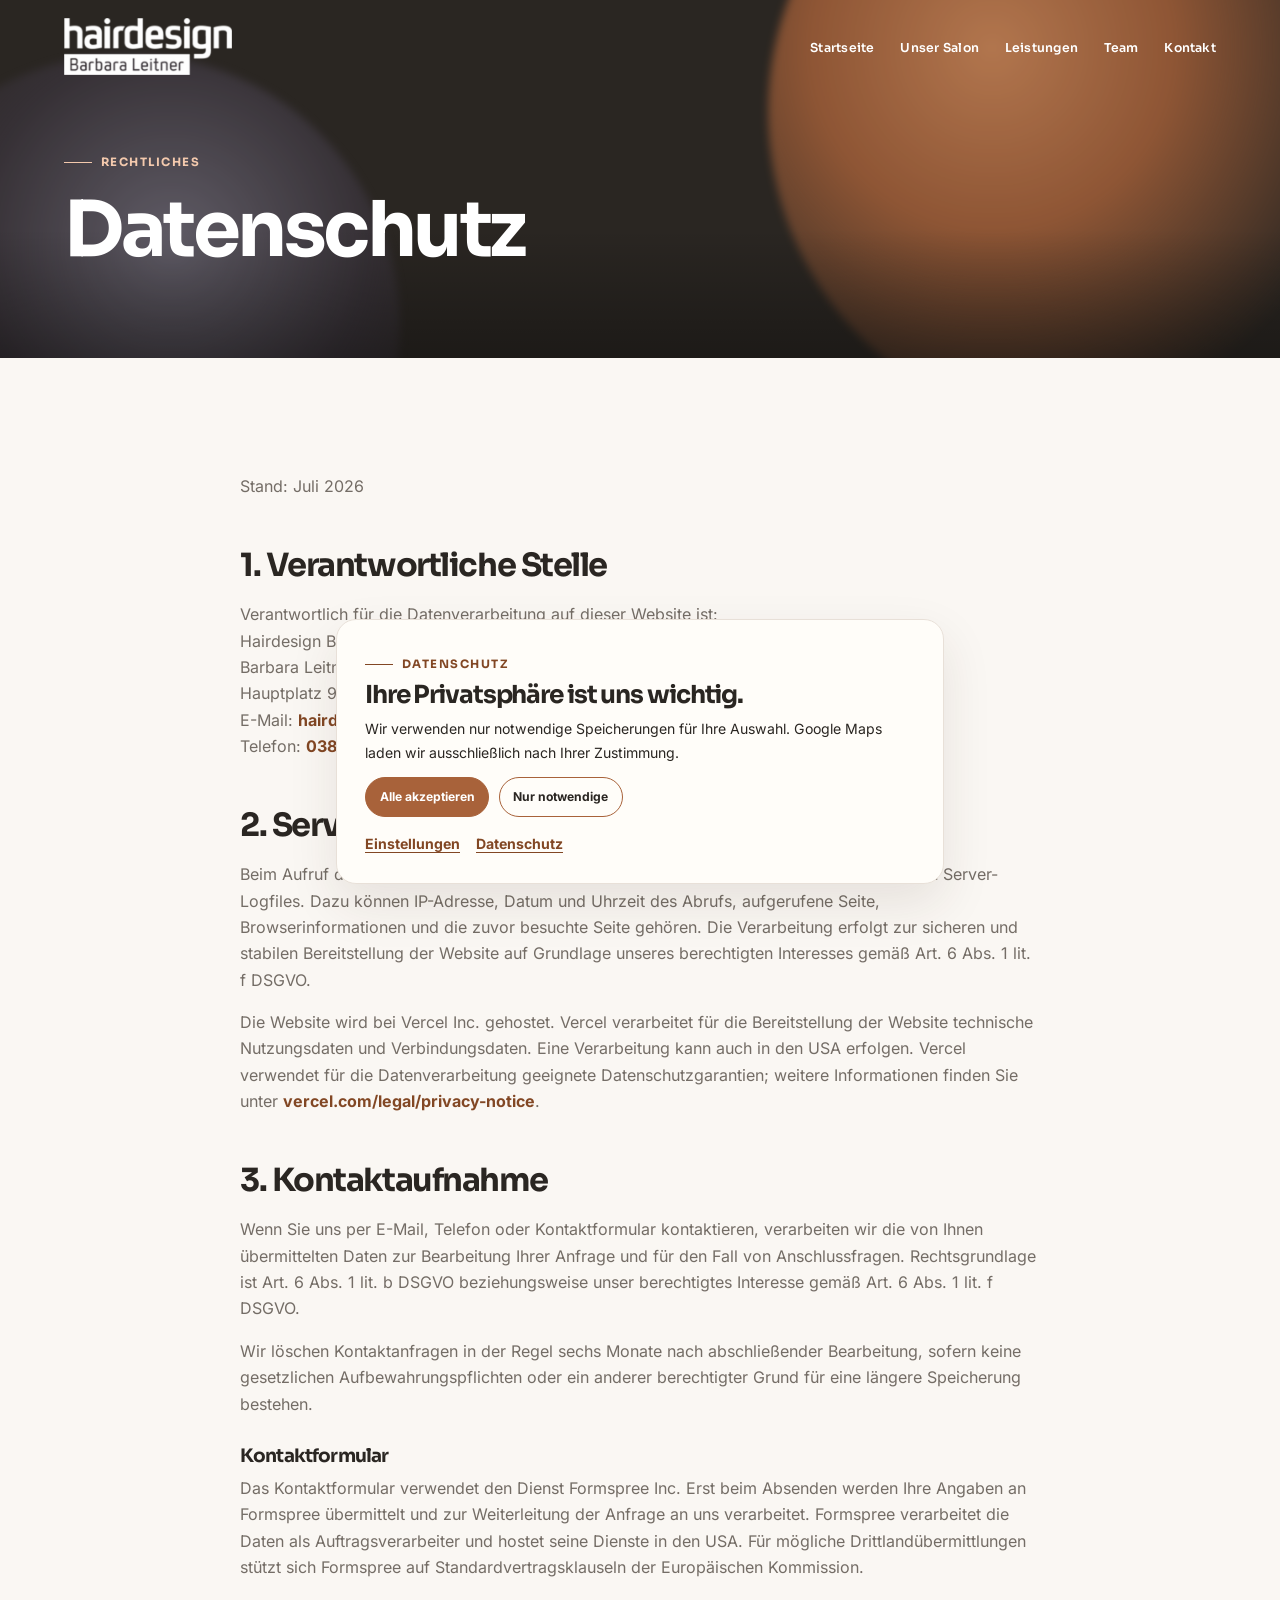
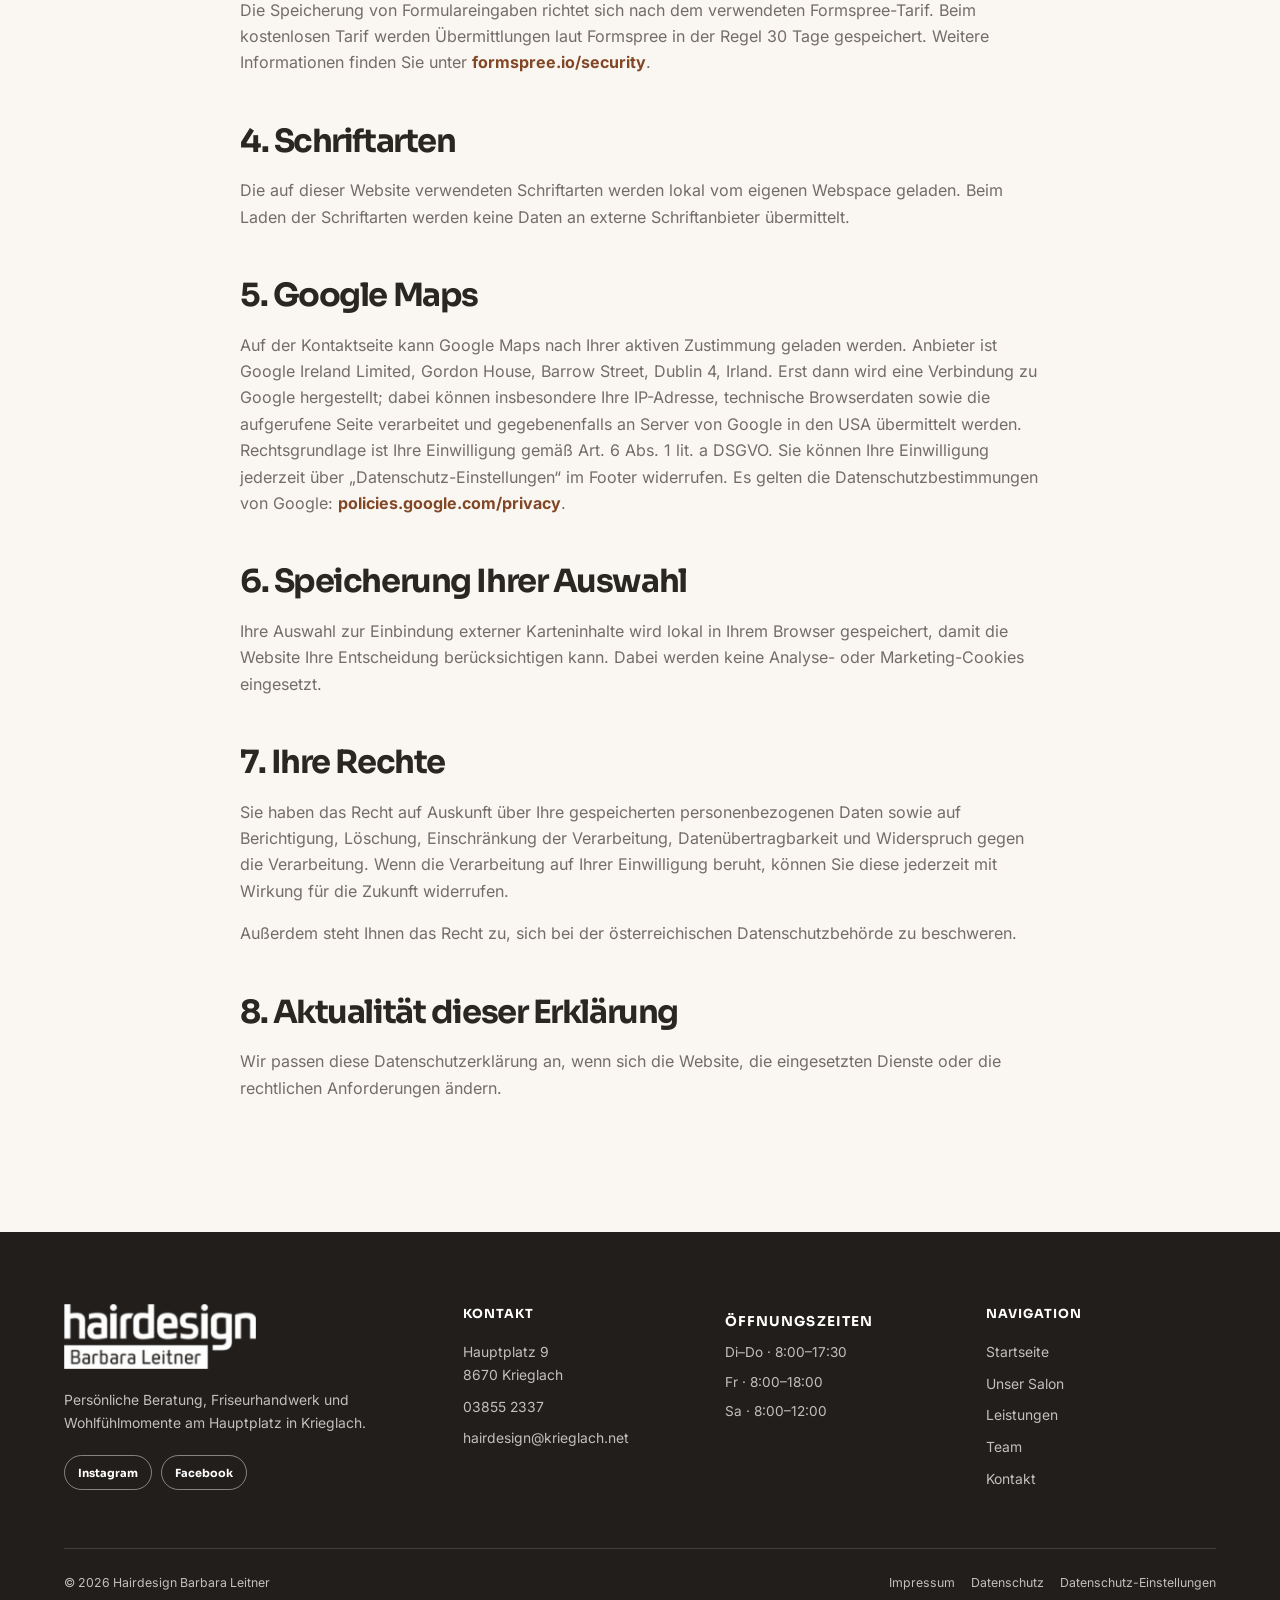
==== commit f7f9686a: "v11.0 Livegang, Favicon" ====
--- a/datenschutz.html
+++ b/datenschutz.html
@@ -2,6 +2,7 @@
 <html lang="de">
   <head>
     <meta charset="utf-8" />
+    <link rel="icon" type="image/jpeg" href="images/HD-Leitner-Logo_rgb.jpg" />
     <meta name="viewport" content="width=device-width, initial-scale=1" />
     <meta
       name="description"
--- a/css/style.css
+++ b/css/style.css
@@ -1102,8 +1102,19 @@
 .map-consent p {
   color: rgba(255, 255, 255, 0.84);
 }
-.map-consent .text-link {
-  margin-top: 1.1rem;
+.map-consent-actions {
+  display: flex;
+  flex-wrap: wrap;
+  align-items: center;
+  justify-content: center;
+  gap: 0.85rem 1.25rem;
+  margin-top: 1.35rem;
+}
+.map-consent-actions .button {
+  flex: 0 0 auto;
+}
+.map-consent-actions .text-link {
+  margin: 0;
   color: #fff;
 }
 .map-embed.is-map-loaded .map-consent {
@@ -1239,32 +1250,38 @@
   color: #fff;
   text-decoration: underline;
 }
-.consent-banner {
+.cookie-banner {
   position: fixed;
-  z-index: 30;
-  right: 1rem;
+  z-index: 50;
+  left: 50%;
   bottom: 1rem;
-  width: min(27rem, calc(100% - 2rem));
-  padding: 1.25rem;
+  width: min(38rem, calc(100% - 2rem));
+  padding: clamp(1.25rem, 3vw, 1.75rem);
   border: 1px solid var(--line);
-  border-radius: 1rem;
+  border-radius: 1.25rem;
   background: var(--surface);
   box-shadow: var(--shadow);
   color: var(--ink);
-  font-size: 0.85rem;
-}
-.consent-banner p {
+  font-size: 0.88rem;
+  transform: translateX(-50%);
+}
+.cookie-banner .eyebrow {
+  margin-bottom: 0.45rem;
+}
+.cookie-banner h2,
+.cookie-settings-panel h2 {
+  margin: 0 0 0.55rem;
+  font-size: clamp(1.2rem, 3vw, 1.55rem);
+}
+.cookie-banner > p:not(.eyebrow) {
   margin-bottom: 0.8rem;
 }
-.consent-banner strong {
-  font-family: "Sora", Arial, sans-serif;
-}
-.consent-banner div {
+.cookie-actions {
   display: flex;
   flex-wrap: wrap;
   gap: 0.6rem;
 }
-.consent-banner button {
+.cookie-actions button {
   min-height: 2.5rem;
   padding: 0.55rem 0.85rem;
   border: 1px solid var(--copper);
@@ -1274,15 +1291,91 @@
   font-size: 0.76rem;
   font-weight: 700;
 }
-.consent-banner .consent-decline {
+.cookie-actions .cookie-necessary {
   background: transparent;
   color: var(--ink);
 }
-.consent-banner a {
+.cookie-links {
+  display: flex;
+  flex-wrap: wrap;
+  gap: 1rem;
+  margin-top: 0.95rem;
+}
+.cookie-links a,
+.cookie-links button,
+.cookie-settings-panel > a {
   display: inline-block;
-  margin-top: 0.8rem;
+  padding: 0;
+  border: 0;
+  background: transparent;
   color: var(--copper-dark);
   font-weight: 700;
+  text-decoration: underline;
+  text-underline-offset: 0.18em;
+}
+.cookie-settings {
+  position: fixed;
+  z-index: 60;
+  inset: 0;
+  display: grid;
+  place-items: center;
+  padding: 1rem;
+  background: rgba(33, 30, 27, 0.58);
+}
+.cookie-settings-panel {
+  position: relative;
+  width: min(34rem, 100%);
+  padding: clamp(1.5rem, 4vw, 2.25rem);
+  border-radius: 1.25rem;
+  background: var(--surface);
+  box-shadow: var(--shadow);
+}
+.cookie-settings-panel > p:not(.eyebrow) {
+  color: var(--muted);
+}
+.cookie-close {
+  position: absolute;
+  top: 0.8rem;
+  right: 0.9rem;
+  width: 2.25rem;
+  height: 2.25rem;
+  padding: 0;
+  border: 0;
+  background: transparent;
+  color: var(--ink);
+  font-size: 1.8rem;
+  line-height: 1;
+}
+.cookie-option {
+  display: flex;
+  align-items: center;
+  justify-content: space-between;
+  gap: 1rem;
+  margin: 1.25rem 0;
+  padding: 1rem;
+  border: 1px solid var(--line);
+  border-radius: 0.8rem;
+}
+.cookie-option span {
+  display: grid;
+  gap: 0.3rem;
+}
+.cookie-option strong {
+  font-family: "Sora", Arial, sans-serif;
+  font-size: 0.9rem;
+}
+.cookie-option small {
+  color: var(--muted);
+  line-height: 1.45;
+}
+.cookie-option input {
+  width: 1.2rem;
+  height: 1.2rem;
+  flex: 0 0 auto;
+  accent-color: var(--copper);
+}
+.cookie-settings-panel > a {
+  margin-top: 1rem;
 }
 
 /* === 10. ANIMATIONEN === */
